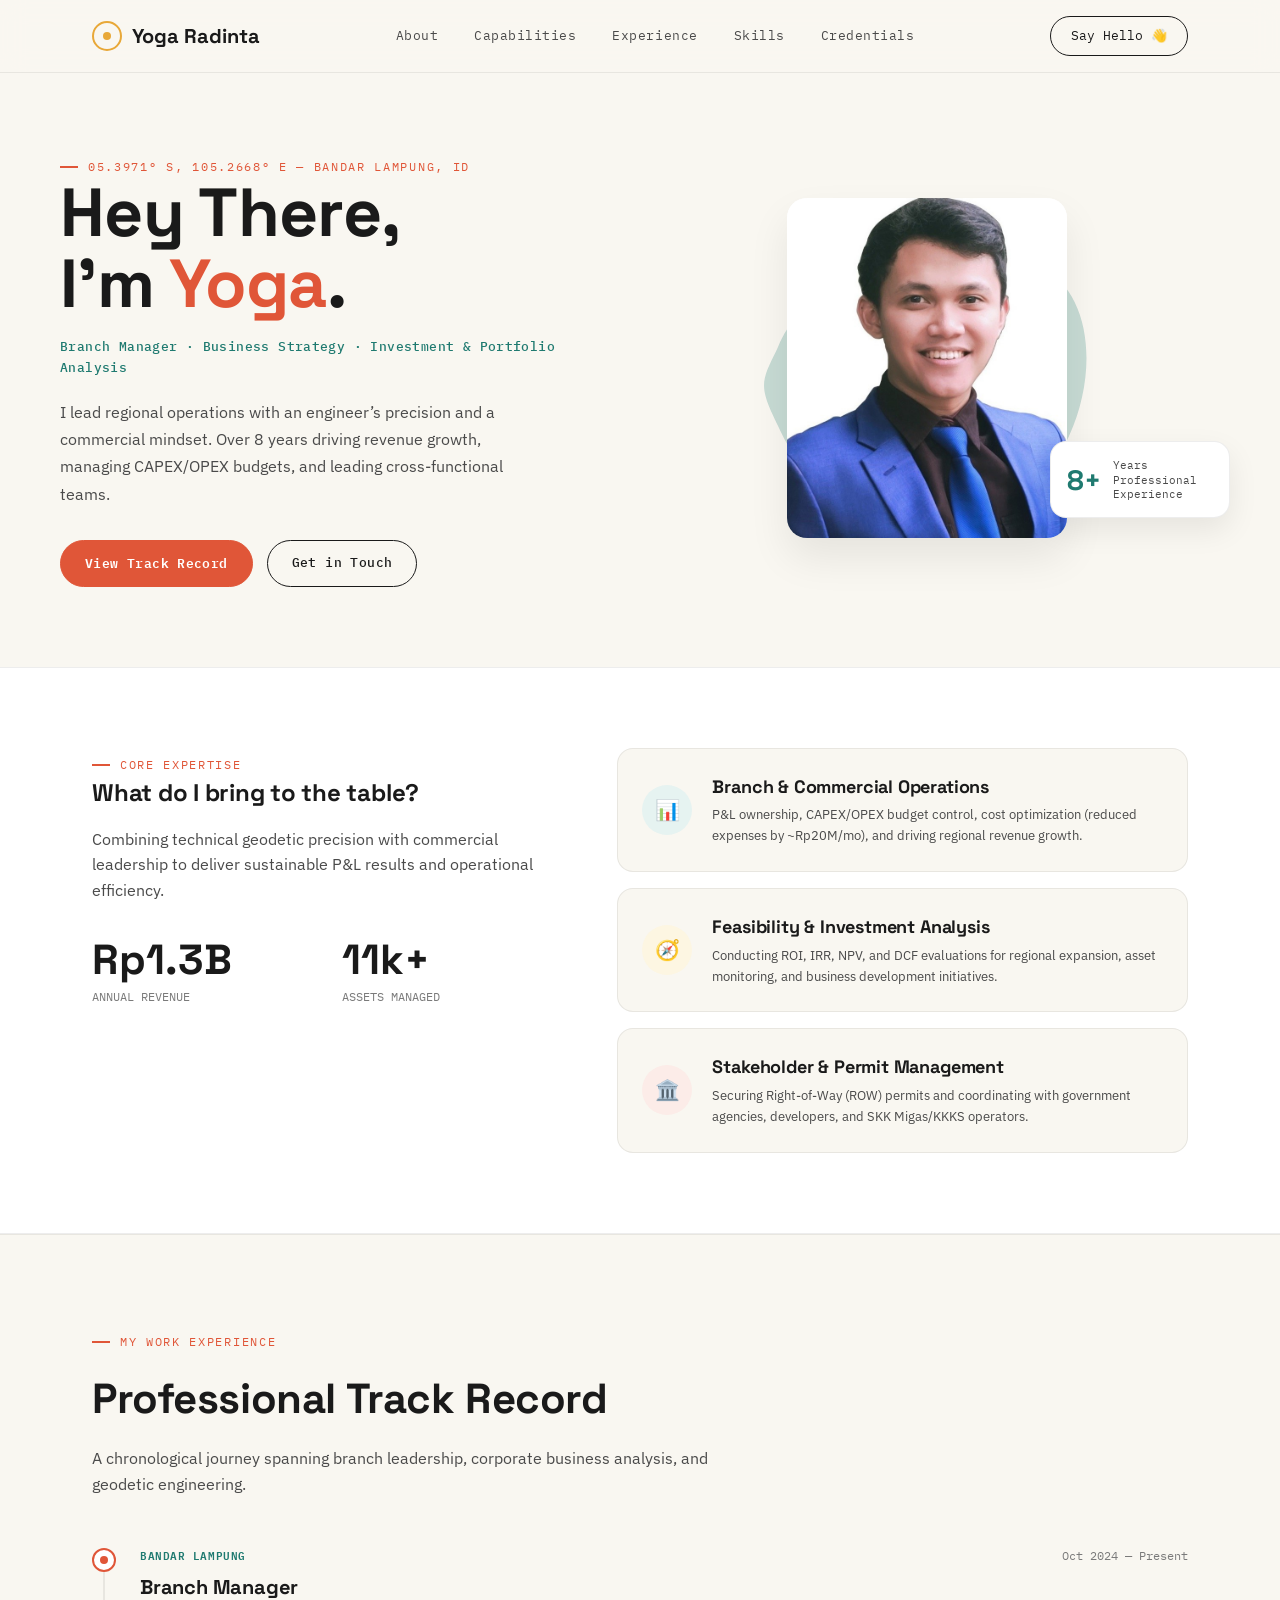
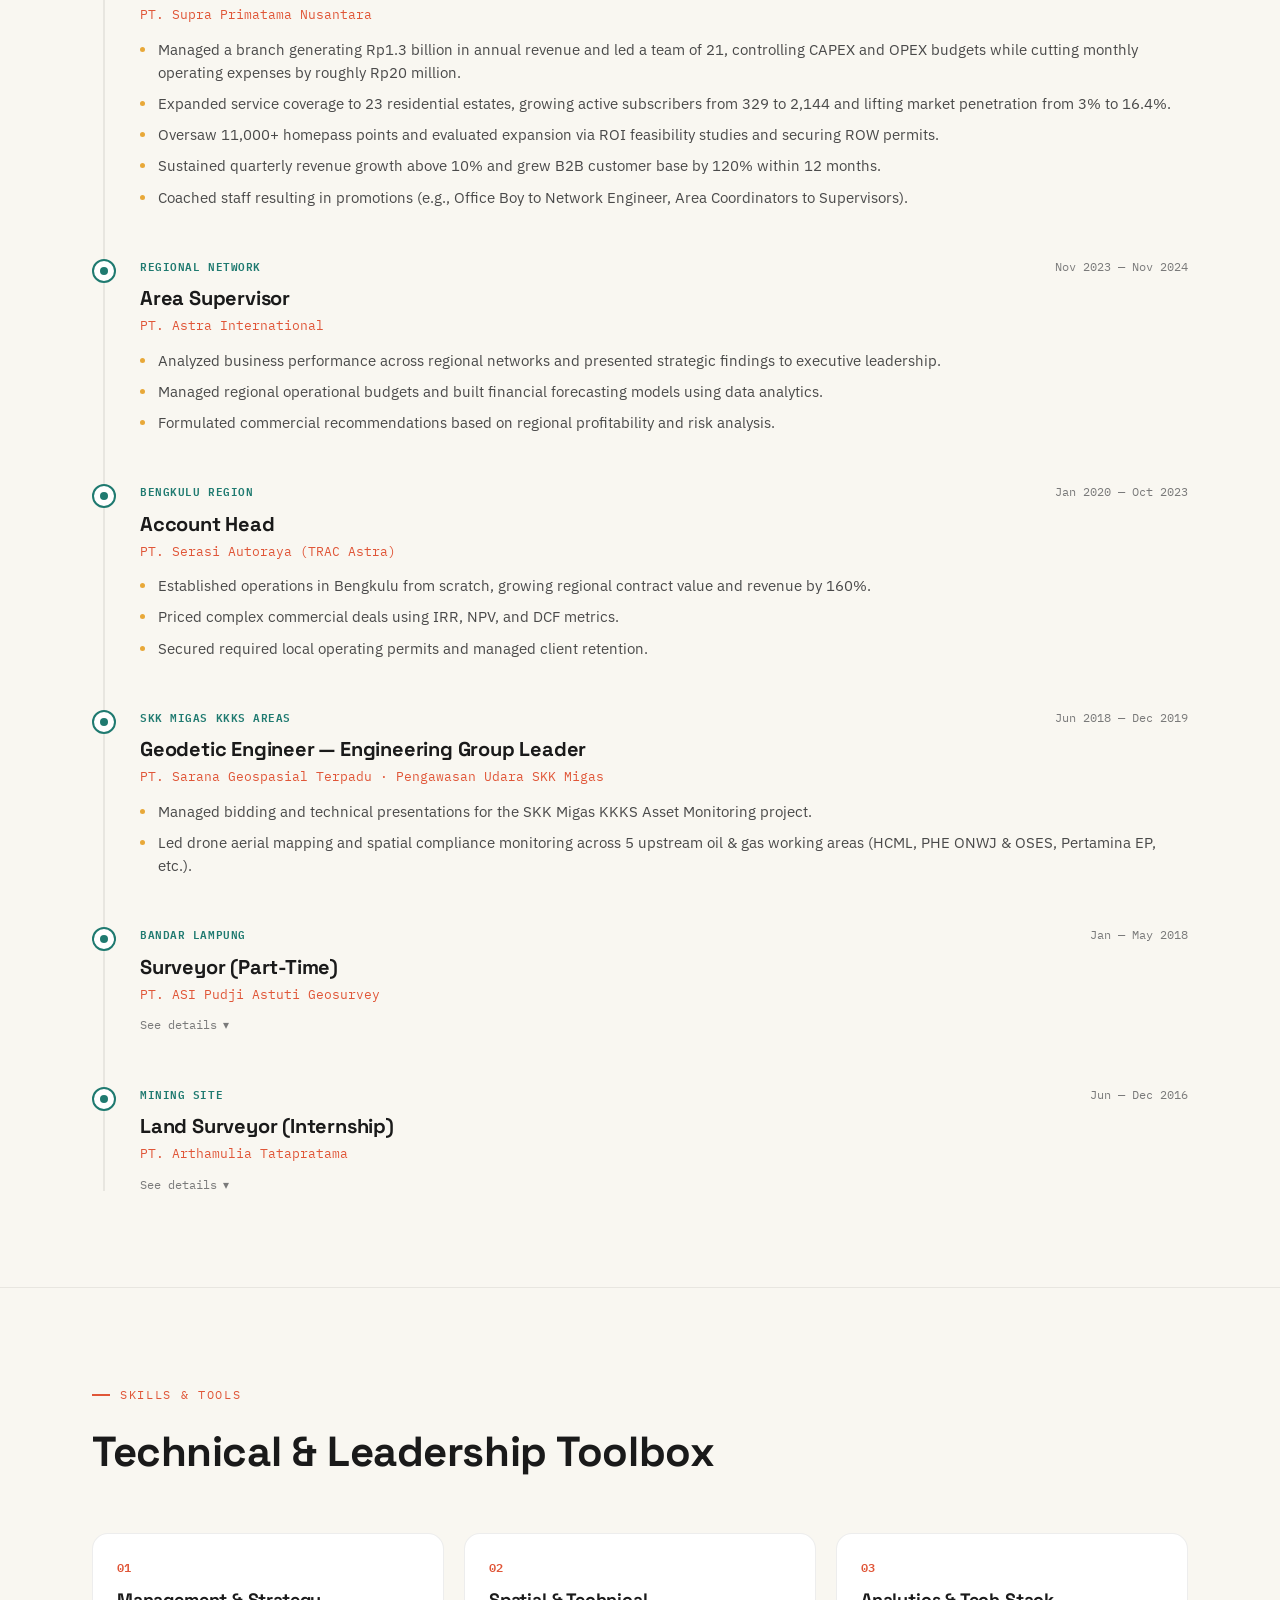
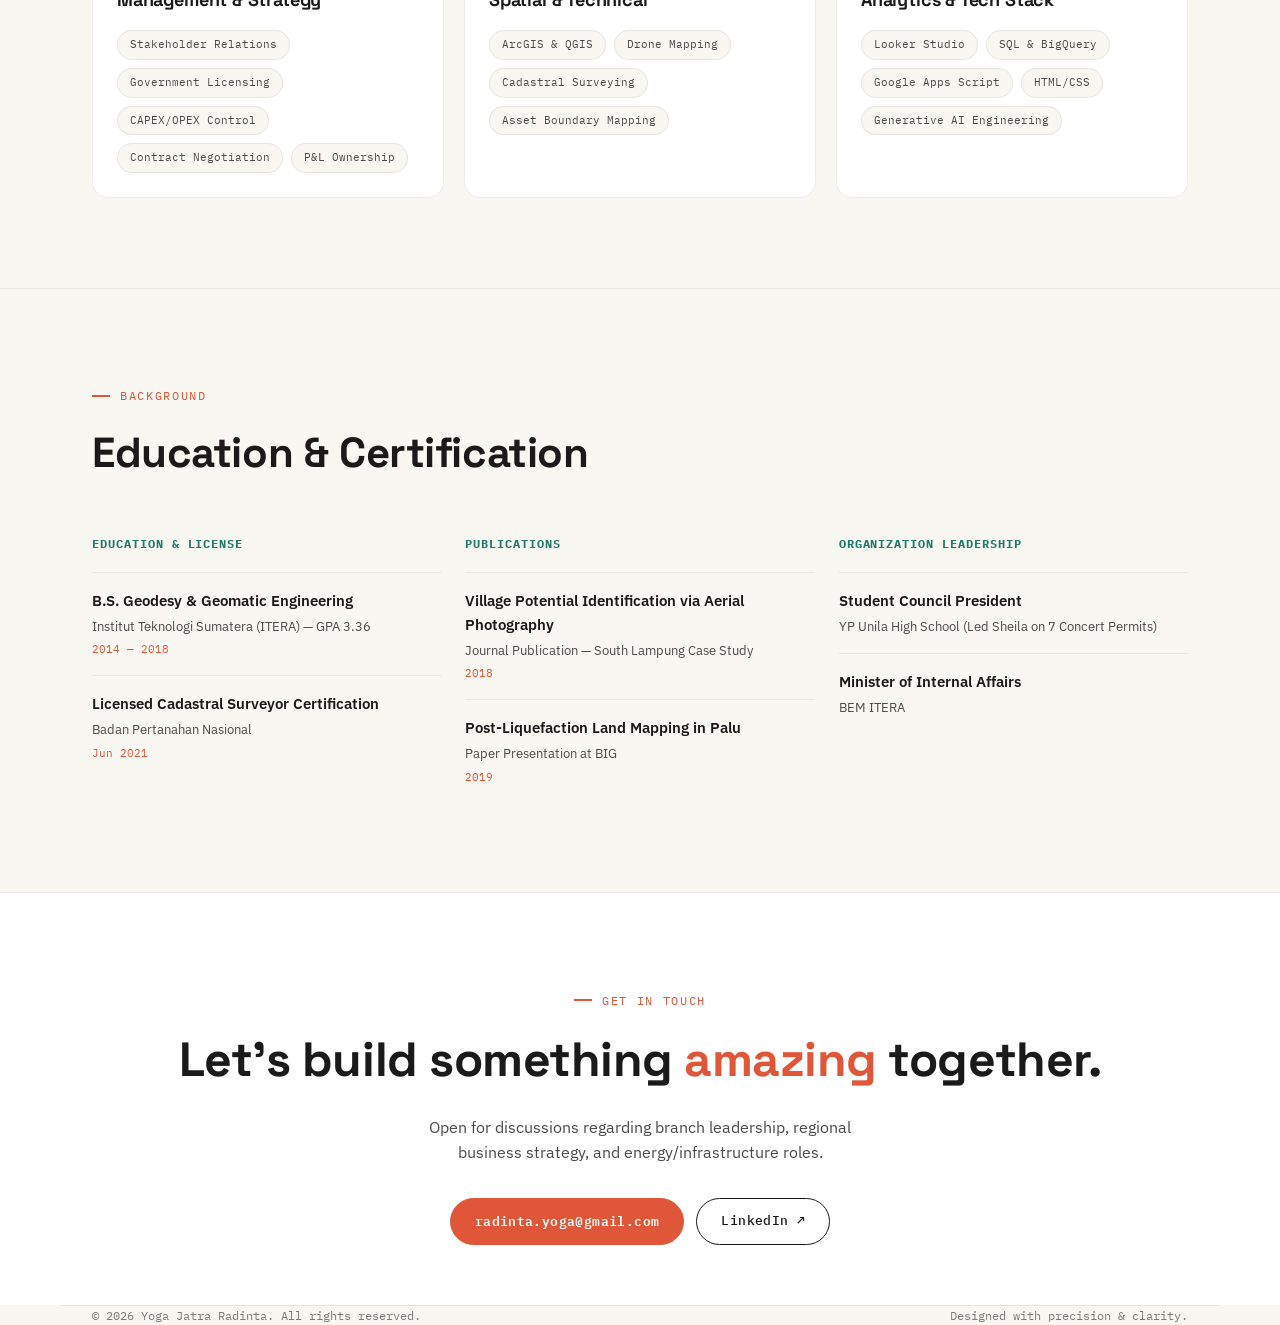
==== index.html @ f1f699b9 "Add files via upload" ====
<!DOCTYPE html>
<html lang="id">
<head>
<meta charset="UTF-8">
<meta name="viewport" content="width=device-width, initial-scale=1.0">
<title>Yoga Jatra Radinta — Branch Manager &amp; Business Strategist</title>
<meta name="description" content="Portofolio Yoga Jatra Radinta — Branch Manager dengan latar belakang business strategy, investment analysis, dan geodetic engineering.">

<link rel="preconnect" href="https://fonts.googleapis.com">
<link rel="preconnect" href="https://fonts.gstatic.com" crossorigin>
<link href="https://fonts.googleapis.com/css2?family=Space+Grotesk:wght@500;600;700&family=IBM+Plex+Sans:wght@400;500;600&family=IBM+Plex+Mono:wght@400;500&display=swap" rel="stylesheet">
<link rel="stylesheet" href="style.css">

<link rel="icon" href="data:image/svg+xml,<svg xmlns=%22http://www.w3.org/2000/svg%22 viewBox=%220 0 100 100%22><circle cx=%2250%22 cy=%2250%22 r=%2246%22 fill=%22%23F9F7F1%22 stroke=%22%23E05638%22 stroke-width=%224%22/><circle cx=%2250%22 cy=%2250%22 r=%228%22 fill=%22%23E05638%22/></svg>">
</head>
<body>

<nav class="site-nav">
  <div class="nav-inner">
    <a href="#top" class="brand"><span class="brand-mark"></span>Yoga Radinta</a>
    <ul class="nav-links" id="navLinks">
      <li><a href="#about">About</a></li>
      <li><a href="#services">Capabilities</a></li>
      <li><a href="#experience">Experience</a></li>
      <li><a href="#skills">Skills</a></li>
      <li><a href="#credentials">Credentials</a></li>
    </ul>
    <a href="#contact" class="nav-cta">Say Hello 👋</a>
    <button class="nav-toggle" id="navToggle" aria-label="Toggle navigation" aria-expanded="false">
      <svg width="18" height="14" viewBox="0 0 18 14" fill="none"><path d="M0 1H18M0 7H18M0 13H18" stroke="currentColor" stroke-width="1.6"/></svg>
    </button>
  </div>
</nav>

<main id="top">

  <!-- ============ HERO SECTION ============ -->
  <header class="hero wrap">
    <div class="hero-grid">
      <div class="hero-copy">
        <span class="eyebrow">05.3971° S, 105.2668° E — BANDAR LAMPUNG, ID</span>
        <h1>Hey There,<br>I'm <span class="highlight">Yoga</span>.</h1>
        <p class="role">Branch Manager · Business Strategy · Investment &amp; Portfolio Analysis</p>
        <p class="lede">I lead regional operations with an engineer’s precision and a commercial mindset. Over 8 years driving revenue growth, managing CAPEX/OPEX budgets, and leading cross-functional teams.</p>
        <div class="hero-actions">
          <a href="#experience" class="btn btn-primary">View Track Record</a>
          <a href="#contact" class="btn btn-ghost">Get in Touch</a>
        </div>
      </div>

      <div class="hero-photo-container">
        <!-- SVG Teal Brush Background Backdrop -->
        <svg class="brush-backdrop" viewBox="0 0 400 400" fill="none" xmlns="http://www.w3.org/2000/svg">
          <path d="M40 180C70 100 200 40 320 90C400 130 380 280 300 340C200 400 90 350 50 280C20 220 20 220 40 180Z" fill="#1F7A70" fill-opacity="0.25"/>
        </svg>

        <div class="hero-photo-frame">
          <img src="profile.jpg" alt="Portrait of Yoga Jatra Radinta">
        </div>

        <div class="badge-stamp">
          <div class="num">8+</div>
          <div class="text">Years Professional Experience</div>
        </div>
      </div>
    </div>
  </header>

  <!-- ============ CAPABILITIES / SERVICES SECTION ============ -->
  <section id="services" class="services-section">
    <div class="wrap services-grid">
      
      <div class="service-intro">
        <span class="eyebrow">Core Expertise</span>
        <h2>What do I bring to the table?</h2>
        <p style="color: var(--ink-700); margin-top: 14px;">Combining technical geodetic precision with commercial leadership to deliver sustainable P&amp;L results and operational efficiency.</p>
        
        <div class="stats-summary-box">
          <div class="stat-item">
            <div class="n">Rp1.3B</div>
            <div class="l">Annual Revenue</div>
          </div>
          <div class="stat-item">
            <div class="n">11k+</div>
            <div class="l">Assets Managed</div>
          </div>
        </div>
      </div>

      <div class="service-cards-stack">
        <div class="service-card reveal">
          <div class="service-icon icon-teal">📊</div>
          <div class="service-info">
            <h4>Branch &amp; Commercial Operations</h4>
            <p>P&amp;L ownership, CAPEX/OPEX budget control, cost optimization (reduced expenses by ~Rp20M/mo), and driving regional revenue growth.</p>
          </div>
        </div>

        <div class="service-card reveal">
          <div class="service-icon icon-gold">🧭</div>
          <div class="service-info">
            <h4>Feasibility &amp; Investment Analysis</h4>
            <p>Conducting ROI, IRR, NPV, and DCF evaluations for regional expansion, asset monitoring, and business development initiatives.</p>
          </div>
        </div>

        <div class="service-card reveal">
          <div class="service-icon icon-coral">🏛️</div>
          <div class="service-info">
            <h4>Stakeholder &amp; Permit Management</h4>
            <p>Securing Right-of-Way (ROW) permits and coordinating with government agencies, developers, and SKK Migas/KKKS operators.</p>
          </div>
        </div>
      </div>

    </div>
  </section>

  <!-- ============ EXPERIENCE SECTION ============ -->
  <section id="experience">
    <div class="wrap">
      <div class="section-head reveal">
        <span class="eyebrow">My Work Experience</span>
        <h2>Professional Track Record</h2>
        <p>A chronological journey spanning branch leadership, corporate business analysis, and geodetic engineering.</p>
      </div>

      <div class="traverse">

        <article class="stop current reveal">
          <span class="stop-marker" aria-hidden="true"></span>
          <div class="stop-head">
            <span class="stop-coord">BANDAR LAMPUNG</span>
            <span class="dates">Oct 2024 — Present</span>
          </div>
          <h3>Branch Manager</h3>
          <span class="org">PT. Supra Primatama Nusantara</span>
          <ul>
            <li>Managed a branch generating Rp1.3 billion in annual revenue and led a team of 21, controlling CAPEX and OPEX budgets while cutting monthly operating expenses by roughly Rp20 million.</li>
            <li>Expanded service coverage to 23 residential estates, growing active subscribers from 329 to 2,144 and lifting market penetration from 3% to 16.4%.</li>
            <li>Oversaw 11,000+ homepass points and evaluated expansion via ROI feasibility studies and securing ROW permits.</li>
            <li>Sustained quarterly revenue growth above 10% and grew B2B customer base by 120% within 12 months.</li>
            <li>Coached staff resulting in promotions (e.g., Office Boy to Network Engineer, Area Coordinators to Supervisors).</li>
          </ul>
        </article>

        <article class="stop reveal">
          <span class="stop-marker" aria-hidden="true"></span>
          <div class="stop-head">
            <span class="stop-coord">REGIONAL NETWORK</span>
            <span class="dates">Nov 2023 — Nov 2024</span>
          </div>
          <h3>Area Supervisor</h3>
          <span class="org">PT. Astra International</span>
          <ul>
            <li>Analyzed business performance across regional networks and presented strategic findings to executive leadership.</li>
            <li>Managed regional operational budgets and built financial forecasting models using data analytics.</li>
            <li>Formulated commercial recommendations based on regional profitability and risk analysis.</li>
          </ul>
        </article>

        <article class="stop reveal">
          <span class="stop-marker" aria-hidden="true"></span>
          <div class="stop-head">
            <span class="stop-coord">BENGKULU REGION</span>
            <span class="dates">Jan 2020 — Oct 2023</span>
          </div>
          <h3>Account Head</h3>
          <span class="org">PT. Serasi Autoraya (TRAC Astra)</span>
          <ul>
            <li>Established operations in Bengkulu from scratch, growing regional contract value and revenue by 160%.</li>
            <li>Priced complex commercial deals using IRR, NPV, and DCF metrics.</li>
            <li>Secured required local operating permits and managed client retention.</li>
          </ul>
        </article>

        <article class="stop reveal">
          <span class="stop-marker" aria-hidden="true"></span>
          <div class="stop-head">
            <span class="stop-coord">SKK MIGAS KKKS AREAS</span>
            <span class="dates">Jun 2018 — Dec 2019</span>
          </div>
          <h3>Geodetic Engineer — Engineering Group Leader</h3>
          <span class="org">PT. Sarana Geospasial Terpadu · Pengawasan Udara SKK Migas</span>
          <ul>
            <li>Managed bidding and technical presentations for the SKK Migas KKKS Asset Monitoring project.</li>
            <li>Led drone aerial mapping and spatial compliance monitoring across 5 upstream oil &amp; gas working areas (HCML, PHE ONWJ &amp; OSES, Pertamina EP, etc.).</li>
          </ul>
        </article>

        <article class="stop collapsed reveal">
          <span class="stop-marker" aria-hidden="true"></span>
          <div class="stop-head">
            <span class="stop-coord">BANDAR LAMPUNG</span>
            <span class="dates">Jan — May 2018</span>
          </div>
          <h3>Surveyor (Part-Time)</h3>
          <span class="org">PT. ASI Pudji Astuti Geosurvey</span>
          <ul>
            <li>Collected land cadastral registration data using GPS geodetic surveying for PTSL Kota Bandar Lampung.</li>
          </ul>
          <button class="stop-toggle" data-toggle>See details <span class="chev">▾</span></button>
        </article>

        <article class="stop collapsed reveal">
          <span class="stop-marker" aria-hidden="true"></span>
          <div class="stop-head">
            <span class="stop-coord">MINING SITE</span>
            <span class="dates">Jun — Dec 2016</span>
          </div>
          <h3>Land Surveyor (Internship)</h3>
          <span class="org">PT. Arthamulia Tatapratama</span>
          <ul>
            <li>Calculated monthly mining/stockpile volumes and conducted topographic stake-out surveys.</li>
          </ul>
          <button class="stop-toggle" data-toggle>See details <span class="chev">▾</span></button>
        </article>

      </div>
    </div>
  </section>

  <!-- ============ SKILLS SECTION ============ -->
  <section id="skills">
    <div class="wrap">
      <div class="section-head reveal">
        <span class="eyebrow">Skills &amp; Tools</span>
        <h2>Technical &amp; Leadership Toolbox</h2>
      </div>
      <div class="skills-grid">
        <div class="skill-card reveal">
          <div class="idx">01</div>
          <h3>Management &amp; Strategy</h3>
          <div class="chip-row">
            <span class="chip">Stakeholder Relations</span>
            <span class="chip">Government Licensing</span>
            <span class="chip">CAPEX/OPEX Control</span>
            <span class="chip">Contract Negotiation</span>
            <span class="chip">P&amp;L Ownership</span>
          </div>
        </div>
        <div class="skill-card reveal">
          <div class="idx">02</div>
          <h3>Spatial &amp; Technical</h3>
          <div class="chip-row">
            <span class="chip">ArcGIS &amp; QGIS</span>
            <span class="chip">Drone Mapping</span>
            <span class="chip">Cadastral Surveying</span>
            <span class="chip">Asset Boundary Mapping</span>
          </div>
        </div>
        <div class="skill-card reveal">
          <div class="idx">03</div>
          <h3>Analytics &amp; Tech Stack</h3>
          <div class="chip-row">
            <span class="chip">Looker Studio</span>
            <span class="chip">SQL &amp; BigQuery</span>
            <span class="chip">Google Apps Script</span>
            <span class="chip">HTML/CSS</span>
            <span class="chip">Generative AI Engineering</span>
          </div>
        </div>
      </div>
    </div>
  </section>

  <!-- ============ CREDENTIALS SECTION ============ -->
  <section id="credentials">
    <div class="wrap">
      <div class="section-head reveal">
        <span class="eyebrow">Background</span>
        <h2>Education &amp; Certification</h2>
      </div>
      <div class="cred-grid">
        <div class="cred-col reveal">
          <h3>Education &amp; License</h3>
          <div class="cred-item">
            <div class="t">B.S. Geodesy &amp; Geomatic Engineering</div>
            <div class="s">Institut Teknologi Sumatera (ITERA) — GPA 3.36</div>
            <div class="d">2014 — 2018</div>
          </div>
          <div class="cred-item">
            <div class="t">Licensed Cadastral Surveyor Certification</div>
            <div class="s">Badan Pertanahan Nasional</div>
            <div class="d">Jun 2021</div>
          </div>
        </div>

        <div class="cred-col reveal">
          <h3>Publications</h3>
          <div class="cred-item">
            <div class="t">Village Potential Identification via Aerial Photography</div>
            <div class="s">Journal Publication — South Lampung Case Study</div>
            <div class="d">2018</div>
          </div>
          <div class="cred-item">
            <div class="t">Post-Liquefaction Land Mapping in Palu</div>
            <div class="s">Paper Presentation at BIG</div>
            <div class="d">2019</div>
          </div>
        </div>

        <div class="cred-col reveal">
          <h3>Organization Leadership</h3>
          <div class="cred-item">
            <div class="t">Student Council President</div>
            <div class="s">YP Unila High School (Led Sheila on 7 Concert Permits)</div>
          </div>
          <div class="cred-item">
            <div class="t">Minister of Internal Affairs</div>
            <div class="s">BEM ITERA</div>
          </div>
        </div>
      </div>
    </div>
  </section>

  <!-- ============ CONTACT SECTION ============ -->
  <section id="contact" class="contact">
    <div class="wrap">
      <span class="eyebrow">Get In Touch</span>
      <h2>Let's build something <span style="color: var(--accent-coral);">amazing</span> together.</h2>
      <p>Open for discussions regarding branch leadership, regional business strategy, and energy/infrastructure roles.</p>
      <div class="contact-links">
        <a href="mailto:radinta.yoga@gmail.com" class="btn btn-primary">radinta.yoga@gmail.com</a>
        <a href="https://www.linkedin.com/in/yoga-jatra-radinta-020005148/" target="_blank" rel="noopener" class="btn btn-ghost">LinkedIn ↗</a>
      </div>
    </div>
  </section>

  <footer class="wrap">
    <span>© <span id="year"></span> Yoga Jatra Radinta. All rights reserved.</span>
    <span>Designed with precision &amp; clarity.</span>
  </footer>

</main>

<script src="script.js"></script>
</body>
</html>
---- style.css ----
/* ============================================================
   YOGA JATRA RADINTA — PORTFOLIO
   Design concept: "The Traverse Line x Light Creative Studio"
   Combines Geodetic Engineering & Business Strategy with 
   a warm, clean, editorial light theme.
   ============================================================ */

:root {
  /* --- Color Tokens (Light / Warm Theme) --- */
  --bg-main: #F9F7F1;         /* Warm Off-White / Cream background */
  --bg-card: #FFFFFF;         /* Pure White for cards & containers */
  --bg-accent: #EFECE6;       /* Subtle muted warm gray */
  
  --ink-950: #1A1A1A;         /* Primary heading & body text */
  --ink-700: #4A4A4A;         /* Secondary text */
  --ink-500: #7A7A7A;         /* Muted text / labels */
  
  --accent-gold: #E8A838;     /* Warm Gold / Yellow (from design sample) */
  --accent-teal: #1F7A70;     /* Deep Emerald Teal for technical highlights */
  --accent-teal-light: #E6F3F1;
  --accent-coral: #E05638;    /* Coral Accent for CTAs */
  
  --line: rgba(26, 26, 26, 0.08);

  /* --- Type --- */
  --font-display: 'Space Grotesk', sans-serif;
  --font-body: 'IBM Plex Sans', sans-serif;
  --font-mono: 'IBM Plex Mono', monospace;

  --container: 1160px;
}

*, *::before, *::after { box-sizing: border-box; }
html { scroll-behavior: smooth; }

@media (prefers-reduced-motion: reduce) {
  html { scroll-behavior: auto; }
  *, *::before, *::after {
    animation-duration: 0.01ms !important;
    animation-iteration-count: 1 !important;
    transition-duration: 0.01ms !important;
    scroll-behavior: auto !important;
  }
}

body {
  margin: 0;
  background: var(--bg-main);
  color: var(--ink-950);
  font-family: var(--font-body);
  font-size: 16px;
  line-height: 1.6;
  -webkit-font-smoothing: antialiased;
  overflow-x: hidden;
}

img { max-width: 100%; display: block; }
a { color: inherit; text-decoration: none; }
ul { margin: 0; padding: 0; list-style: none; }
h1, h2, h3, h4 { margin: 0; font-family: var(--font-display); font-weight: 700; letter-spacing: -0.01em; }
p { margin: 0; }

::selection { background: var(--accent-gold); color: var(--ink-950); }

a:focus-visible, button:focus-visible, .nav-toggle:focus-visible {
  outline: 2px solid var(--accent-teal);
  outline-offset: 3px;
  border-radius: 4px;
}

.wrap {
  max-width: var(--container);
  margin: 0 auto;
  padding: 0 32px;
}

.eyebrow {
  font-family: var(--font-mono);
  font-size: 12px;
  letter-spacing: 0.14em;
  text-transform: uppercase;
  color: var(--accent-coral);
  display: inline-flex;
  align-items: center;
  gap: 10px;
}
.eyebrow::before {
  content: '';
  width: 18px;
  height: 2px;
  background: var(--accent-coral);
  display: inline-block;
}

.section-head {
  margin-bottom: 48px;
  max-width: 640px;
}
.section-head h2 {
  font-size: clamp(28px, 4vw, 42px);
  margin-top: 14px;
  color: var(--ink-950);
}
.section-head p {
  margin-top: 14px;
  color: var(--ink-700);
  font-size: 16px;
}

section {
  position: relative;
  padding: 90px 0;
}
section + section {
  border-top: 1px solid var(--line);
}

/* ---------------- Nav ---------------- */
.site-nav {
  position: fixed;
  top: 0; left: 0; right: 0;
  z-index: 50;
  background: rgba(249, 247, 241, 0.85);
  backdrop-filter: blur(12px);
  -webkit-backdrop-filter: blur(12px);
  border-bottom: 1px solid var(--line);
}
.nav-inner {
  max-width: var(--container);
  margin: 0 auto;
  padding: 0 32px;
  height: 72px;
  display: flex;
  align-items: center;
  justify-content: space-between;
}
.brand {
  font-family: var(--font-display);
  font-size: 20px;
  font-weight: 700;
  color: var(--ink-950);
  display: flex;
  align-items: center;
  gap: 10px;
}
.brand-mark {
  width: 30px; height: 30px;
  border: 2px solid var(--accent-gold);
  border-radius: 50%;
  display: grid;
  place-items: center;
  position: relative;
}
.brand-mark::before {
  content: '';
  width: 8px; height: 8px;
  background: var(--accent-gold);
  border-radius: 50%;
}
.nav-links {
  display: flex;
  gap: 36px;
  font-family: var(--font-mono);
  font-size: 13px;
  letter-spacing: 0.04em;
}
.nav-links a {
  color: var(--ink-700);
  position: relative;
  padding: 4px 0;
  transition: color 0.2s ease;
}
.nav-links a:hover { color: var(--ink-950); }
.nav-links a::after {
  content: '';
  position: absolute;
  left: 0; bottom: 0;
  width: 0; height: 2px;
  background: var(--accent-coral);
  transition: width 0.25s ease;
}
.nav-links a:hover::after { width: 100%; }

.nav-cta {
  font-family: var(--font-mono);
  font-size: 13px;
  border: 1px solid var(--ink-950);
  color: var(--ink-950);
  padding: 9px 20px;
  border-radius: 30px;
  transition: all 0.2s ease;
  white-space: nowrap;
}
.nav-cta:hover {
  background: var(--ink-950);
  color: var(--bg-main);
}

.nav-toggle {
  display: none;
  background: none;
  border: 1px solid var(--line);
  border-radius: 6px;
  width: 40px; height: 40px;
  color: var(--ink-950);
  cursor: pointer;
  align-items: center;
  justify-content: center;
}

/* ---------------- Hero Section (Matched with Image Style) ---------------- */
.hero {
  padding: 150px 0 80px;
  position: relative;
}
.hero-grid {
  display: grid;
  grid-template-columns: 1fr 1.1fr;
  gap: 40px;
  align-items: center;
}
.hero-copy h1 {
  font-size: clamp(40px, 5.5vw, 68px);
  line-height: 1.05;
  color: var(--ink-950);
  font-weight: 700;
}
.hero-copy h1 span.highlight {
  color: var(--accent-coral);
}
.hero-copy .role {
  margin-top: 18px;
  font-family: var(--font-mono);
  font-size: 13px;
  color: var(--accent-teal);
  letter-spacing: 0.03em;
  font-weight: 500;
}
.hero-copy .lede {
  margin-top: 20px;
  font-size: 16px;
  color: var(--ink-700);
  max-width: 460px;
  line-height: 1.7;
}

.hero-actions {
  margin-top: 32px;
  display: flex;
  gap: 14px;
  flex-wrap: wrap;
}
.btn {
  font-family: var(--font-mono);
  font-size: 13px;
  letter-spacing: 0.03em;
  padding: 12px 24px;
  border-radius: 30px;
  display: inline-flex;
  align-items: center;
  gap: 10px;
  transition: all 0.2s ease;
}
.btn-primary {
  background: var(--accent-coral);
  color: #FFFFFF;
  border: 1px solid var(--accent-coral);
  font-weight: 600;
}
.btn-primary:hover {
  background: #C84428;
  transform: translateY(-2px);
}
.btn-ghost {
  border: 1px solid var(--ink-950);
  color: var(--ink-950);
  font-weight: 500;
}
.btn-ghost:hover {
  background: var(--ink-950);
  color: var(--bg-main);
  transform: translateY(-2px);
}

/* Center Image with Teal Brush Effect */
.hero-photo-container {
  position: relative;
  display: flex;
  justify-content: center;
  align-items: center;
}
.brush-backdrop {
  position: absolute;
  width: 110%;
  height: 110%;
  z-index: 1;
  opacity: 0.9;
  pointer-events: none;
}
.hero-photo-frame {
  position: relative;
  z-index: 2;
  width: 280px;
  height: 340px;
  border-radius: 20px;
  overflow: hidden;
  box-shadow: 0 20px 40px rgba(0,0,0,0.08);
  background: var(--bg-card);
}
.hero-photo-frame img {
  width: 100%;
  height: 100%;
  object-fit: cover;
}

/* Side Stats Badges */
.badge-stamp {
  position: absolute;
  z-index: 3;
  right: -10px;
  bottom: 20px;
  background: var(--bg-card);
  border: 1px solid var(--line);
  border-radius: 16px;
  padding: 16px;
  box-shadow: 0 12px 30px rgba(0,0,0,0.08);
  display: flex;
  align-items: center;
  gap: 12px;
  max-width: 180px;
}
.badge-stamp .num {
  font-family: var(--font-display);
  font-size: 28px;
  font-weight: 700;
  color: var(--accent-teal);
  line-height: 1;
}
.badge-stamp .text {
  font-size: 11px;
  font-family: var(--font-mono);
  color: var(--ink-700);
  line-height: 1.3;
}

/* ---------------- Services / Core Competencies Section ---------------- */
.services-section {
  background: var(--bg-card);
  padding: 80px 0;
  border-top: 1px solid var(--line);
  border-bottom: 1px solid var(--line);
}
.services-grid {
  display: grid;
  grid-template-columns: 1fr 1.2fr;
  gap: 50px;
  align-items: start;
}
.service-cards-stack {
  display: flex;
  flex-direction: column;
  gap: 16px;
}
.service-card {
  background: var(--bg-main);
  border: 1px solid var(--line);
  border-radius: 16px;
  padding: 24px;
  display: flex;
  align-items: center;
  gap: 20px;
  transition: transform 0.2s ease, border-color 0.2s ease;
}
.service-card:hover {
  transform: translateX(6px);
  border-color: var(--accent-gold);
}
.service-icon {
  width: 50px; height: 50px;
  border-radius: 50%;
  display: grid;
  place-items: center;
  flex-shrink: 0;
  font-size: 20px;
}
.icon-teal { background: var(--accent-teal-light); color: var(--accent-teal); }
.icon-gold { background: #FDF6E2; color: var(--accent-gold); }
.icon-coral { background: #FCECE8; color: var(--accent-coral); }

.service-info h4 {
  font-size: 18px;
  color: var(--ink-950);
}
.service-info p {
  font-size: 13px;
  color: var(--ink-700);
  margin-top: 4px;
}

.stats-summary-box {
  display: grid;
  grid-template-columns: 1fr 1fr;
  gap: 24px;
  margin-top: 36px;
}
.stat-item .n {
  font-family: var(--font-display);
  font-size: 42px;
  font-weight: 700;
  color: var(--ink-950);
  line-height: 1;
}
.stat-item .l {
  font-family: var(--font-mono);
  font-size: 12px;
  color: var(--ink-500);
  margin-top: 6px;
  text-transform: uppercase;
}

/* ---------------- Experience Section (Clean Light Traverse Line) ---------------- */
.traverse {
  position: relative;
  margin-top: 24px;
}
.traverse::before {
  content: '';
  position: absolute;
  left: 11px;
  top: 6px;
  bottom: 6px;
  width: 2px;
  background: var(--line);
}
.stop {
  position: relative;
  padding: 0 0 48px 48px;
}
.stop:last-child { padding-bottom: 0; }
.stop-marker {
  position: absolute;
  left: 0; top: 2px;
  width: 24px; height: 24px;
  border: 2px solid var(--accent-teal);
  border-radius: 50%;
  background: var(--bg-card);
  display: grid;
  place-items: center;
}
.stop-marker::before {
  content: '';
  width: 8px; height: 8px;
  background: var(--accent-teal);
  border-radius: 50%;
}
.stop.current .stop-marker {
  border-color: var(--accent-coral);
}
.stop.current .stop-marker::before {
  background: var(--accent-coral);
}

.stop-head {
  display: flex;
  flex-wrap: wrap;
  align-items: baseline;
  gap: 10px 16px;
  margin-bottom: 6px;
}
.stop-coord {
  font-family: var(--font-mono);
  font-size: 11px;
  letter-spacing: 0.05em;
  color: var(--accent-teal);
  font-weight: 600;
}
.stop h3 {
  font-size: 20px;
  color: var(--ink-950);
}
.stop .org {
  font-family: var(--font-mono);
  font-size: 13px;
  color: var(--accent-coral);
  margin-top: 2px;
  display: block;
}
.stop .dates {
  font-family: var(--font-mono);
  font-size: 12px;
  color: var(--ink-500);
  margin-left: auto;
}
.stop ul {
  margin-top: 12px;
  display: grid;
  gap: 8px;
}
.stop li {
  position: relative;
  padding-left: 18px;
  color: var(--ink-700);
  font-size: 14.5px;
  line-height: 1.6;
}
.stop li::before {
  content: '';
  position: absolute;
  left: 0; top: 9px;
  width: 5px; height: 5px;
  background: var(--accent-gold);
  border-radius: 50%;
}
.stop-toggle {
  margin-top: 12px;
  font-family: var(--font-mono);
  font-size: 12px;
  color: var(--ink-500);
  background: none;
  border: none;
  cursor: pointer;
  padding: 0;
  display: inline-flex;
  align-items: center;
  gap: 6px;
  transition: color 0.2s ease;
}
.stop-toggle:hover { color: var(--accent-coral); }
.stop.collapsed ul { display: none; }

/* ---------------- Skills Section ---------------- */
.skills-grid {
  display: grid;
  grid-template-columns: repeat(3, 1fr);
  gap: 20px;
}
.skill-card {
  background: var(--bg-card);
  border: 1px solid var(--line);
  border-radius: 16px;
  padding: 24px;
}
.skill-card .idx {
  font-family: var(--font-mono);
  font-size: 12px;
  color: var(--accent-coral);
  font-weight: 600;
}
.skill-card h3 {
  margin-top: 8px;
  font-size: 18px;
  color: var(--ink-950);
}
.chip-row {
  margin-top: 16px;
  display: flex;
  flex-wrap: wrap;
  gap: 8px;
}
.chip {
  font-family: var(--font-mono);
  font-size: 11px;
  color: var(--ink-700);
  background: var(--bg-main);
  border: 1px solid var(--line);
  border-radius: 20px;
  padding: 5px 12px;
}

/* ---------------- Credentials ---------------- */
.cred-grid {
  display: grid;
  grid-template-columns: repeat(3, 1fr);
  gap: 24px;
}
.cred-col h3 {
  font-family: var(--font-mono);
  font-size: 12px;
  letter-spacing: 0.08em;
  text-transform: uppercase;
  color: var(--accent-teal);
  margin-bottom: 18px;
}
.cred-item {
  padding: 16px 0;
  border-top: 1px solid var(--line);
}
.cred-item .t {
  font-size: 15px;
  color: var(--ink-950);
  font-weight: 600;
}
.cred-item .s {
  margin-top: 4px;
  font-size: 13px;
  color: var(--ink-700);
}
.cred-item .d {
  margin-top: 4px;
  font-family: var(--font-mono);
  font-size: 11px;
  color: var(--accent-coral);
}

/* ---------------- Contact & Footer ---------------- */
.contact {
  padding: 90px 0 60px;
  text-align: center;
  background: var(--bg-card);
  border-top: 1px solid var(--line);
}
.contact h2 {
  font-size: clamp(30px, 4.5vw, 48px);
  margin-top: 12px;
}
.contact p {
  margin: 16px auto 0;
  max-width: 480px;
  color: var(--ink-700);
}
.contact-links {
  margin-top: 32px;
  display: flex;
  justify-content: center;
  gap: 12px;
  flex-wrap: wrap;
}
footer {
  padding: 24px 0;
  border-top: 1px solid var(--line);
  display: flex;
  justify-content: space-between;
  align-items: center;
  flex-wrap: wrap;
  gap: 12px;
  font-family: var(--font-mono);
  font-size: 12px;
  color: var(--ink-500);
}

/* Reveal Scroll */
.reveal {
  opacity: 0;
  transform: translateY(18px);
  transition: opacity 0.6s ease, transform 0.6s ease;
}
.reveal.in {
  opacity: 1;
  transform: translateY(0);
}

/* Responsive */
@media (max-width: 980px) {
  .hero-grid { grid-template-columns: 1fr; gap: 40px; text-align: center; }
  .hero-copy .lede { margin-left: auto; margin-right: auto; }
  .hero-actions { justify-content: center; }
  .services-grid { grid-template-columns: 1fr; }
  .skills-grid, .cred-grid { grid-template-columns: 1fr; }
}

@media (max-width: 760px) {
  .wrap { padding: 0 20px; }
  .nav-links {
    position: fixed;
    top: 72px; left: 0; right: 0;
    background: var(--bg-card);
    border-bottom: 1px solid var(--line);
    flex-direction: column;
    padding: 20px;
    gap: 16px;
    transform: translateY(-8px);
    opacity: 0;
    pointer-events: none;
    transition: all 0.2s ease;
  }
  .nav-links.open { opacity: 1; transform: translateY(0); pointer-events: auto; }
  .nav-cta { display: none; }
  .nav-toggle { display: flex; }
}
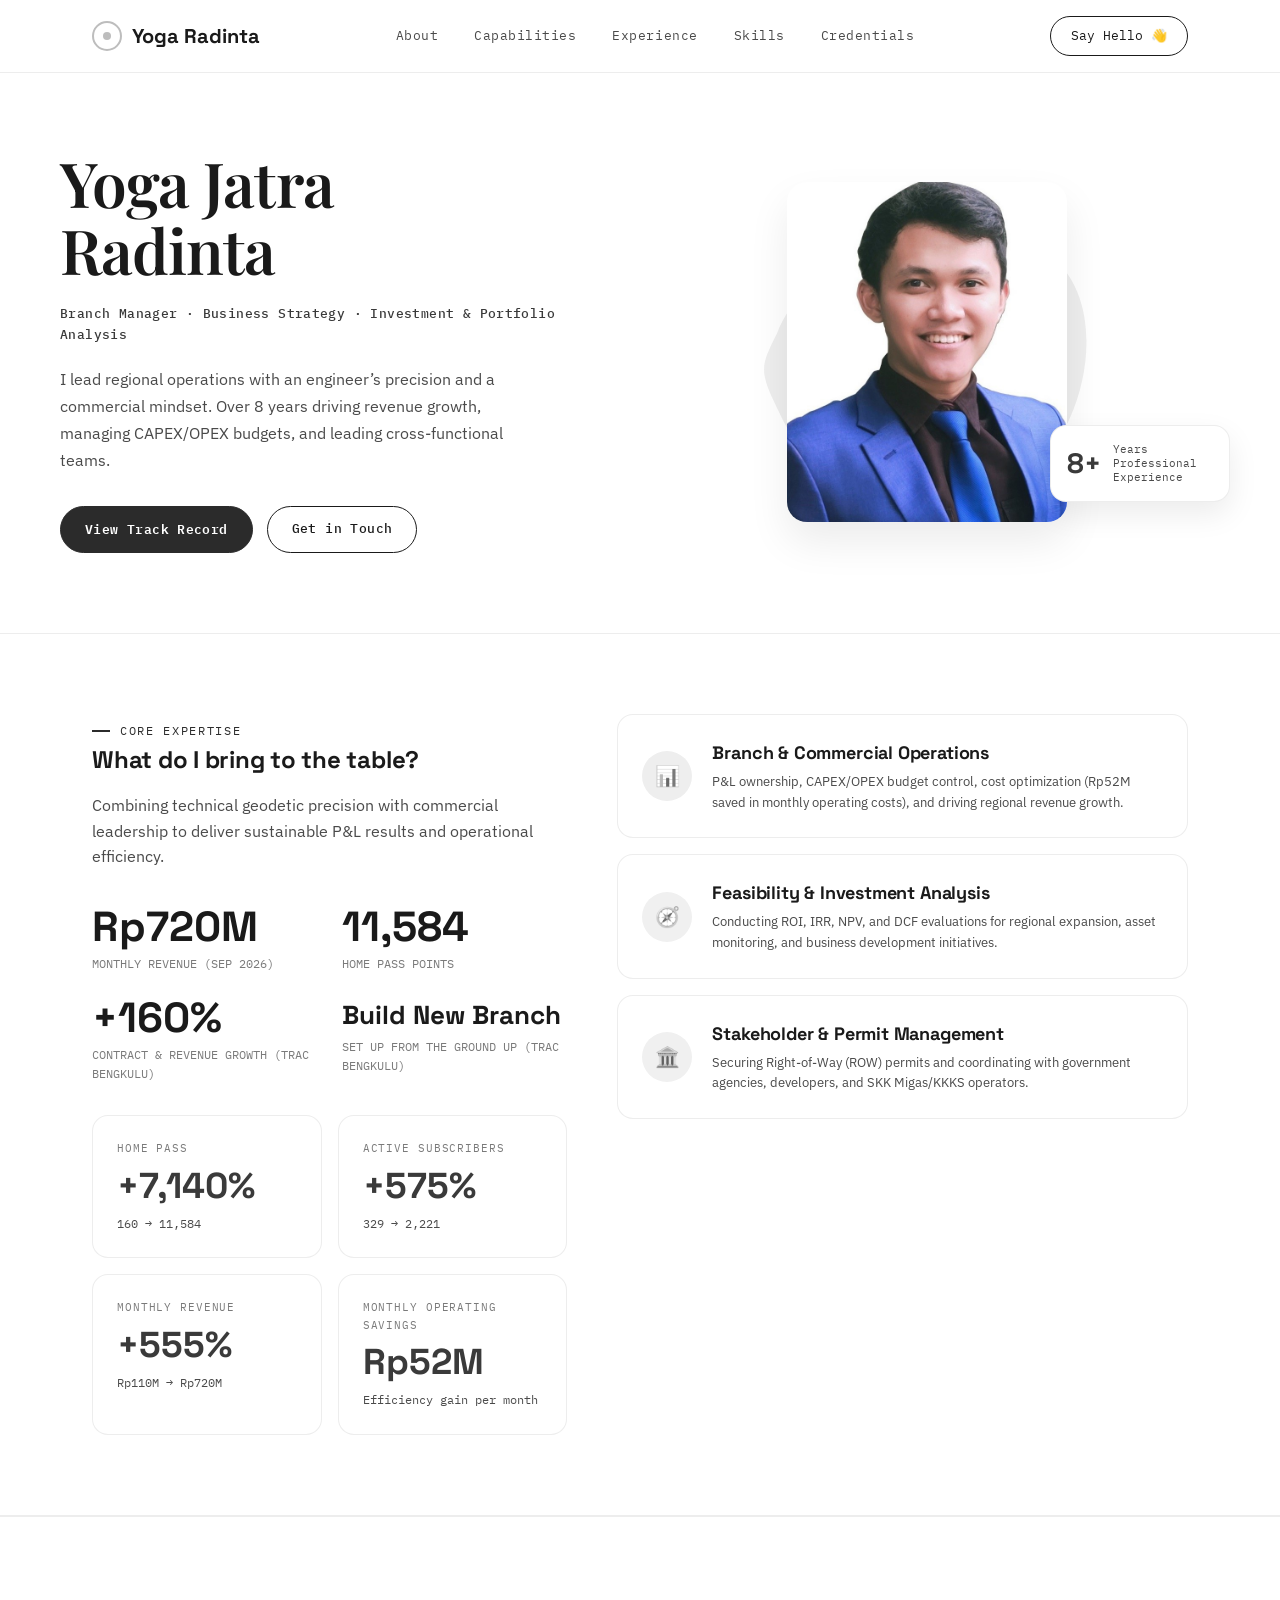
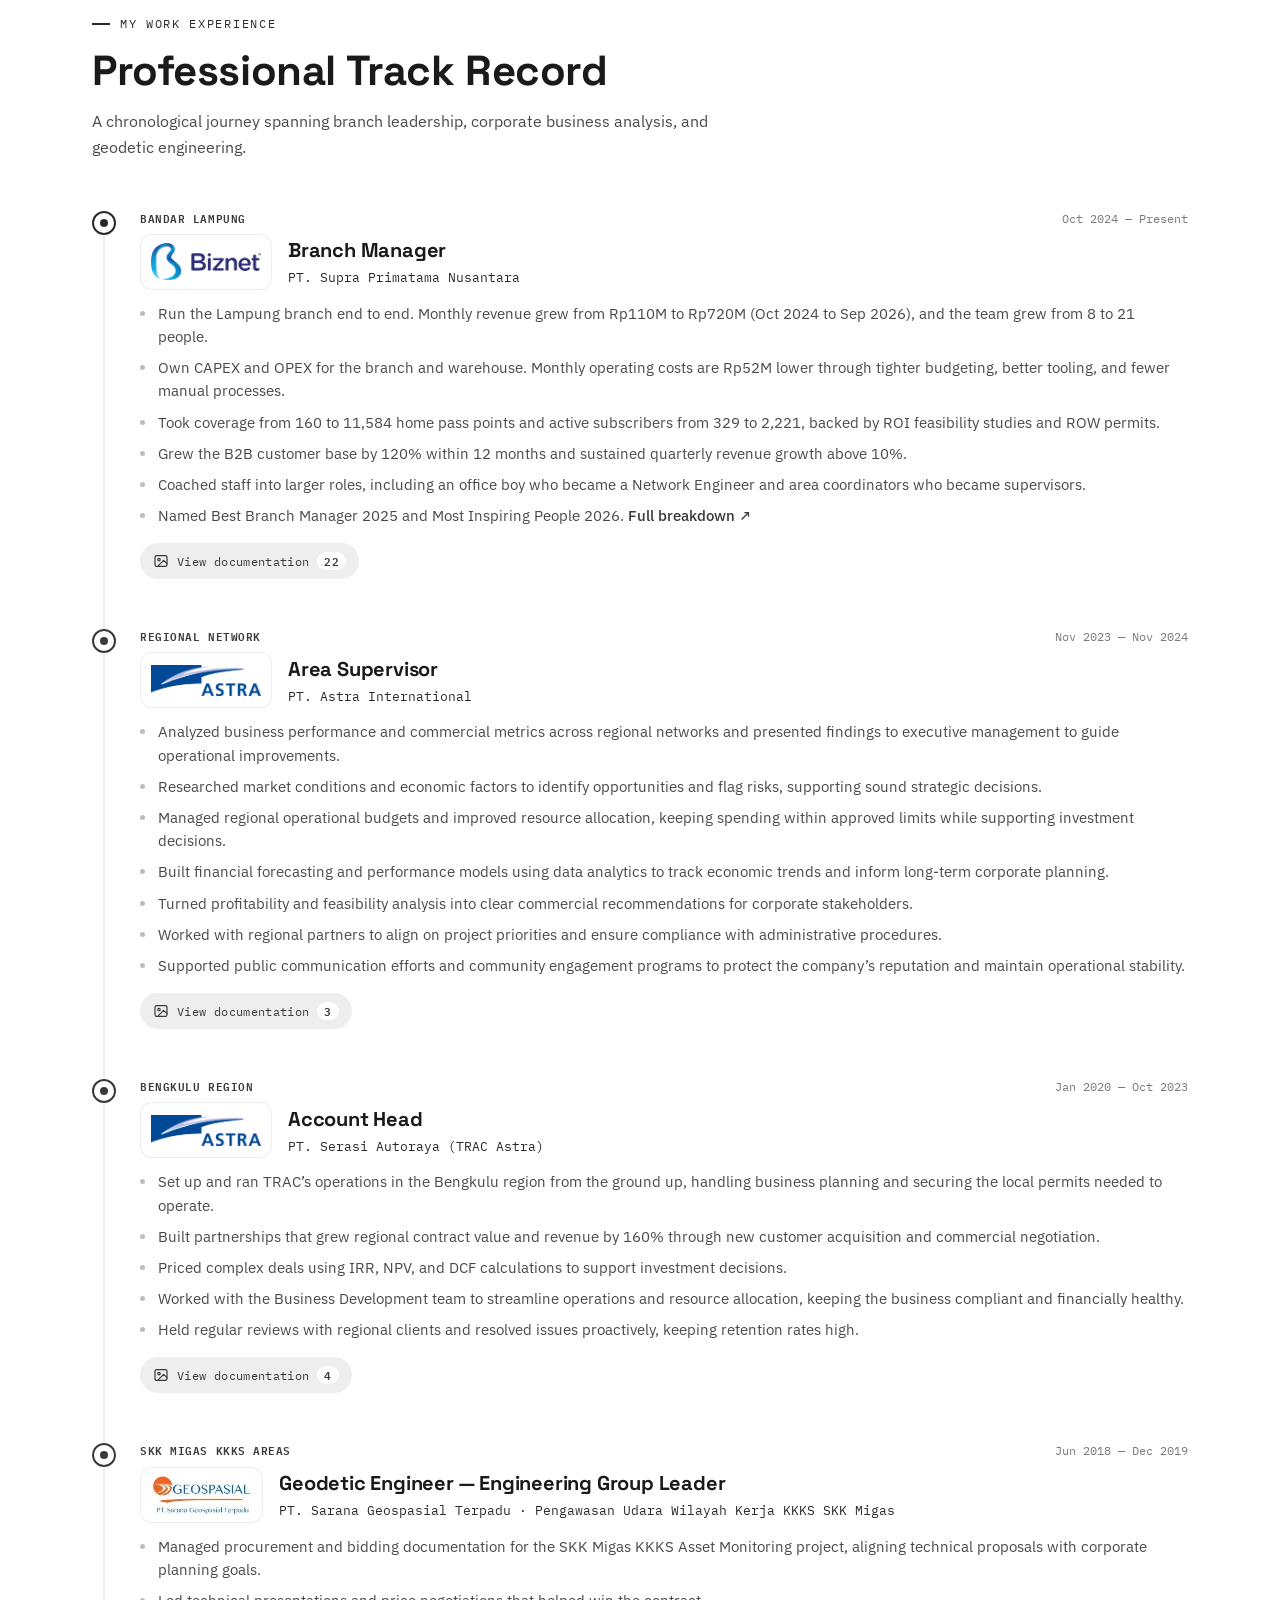
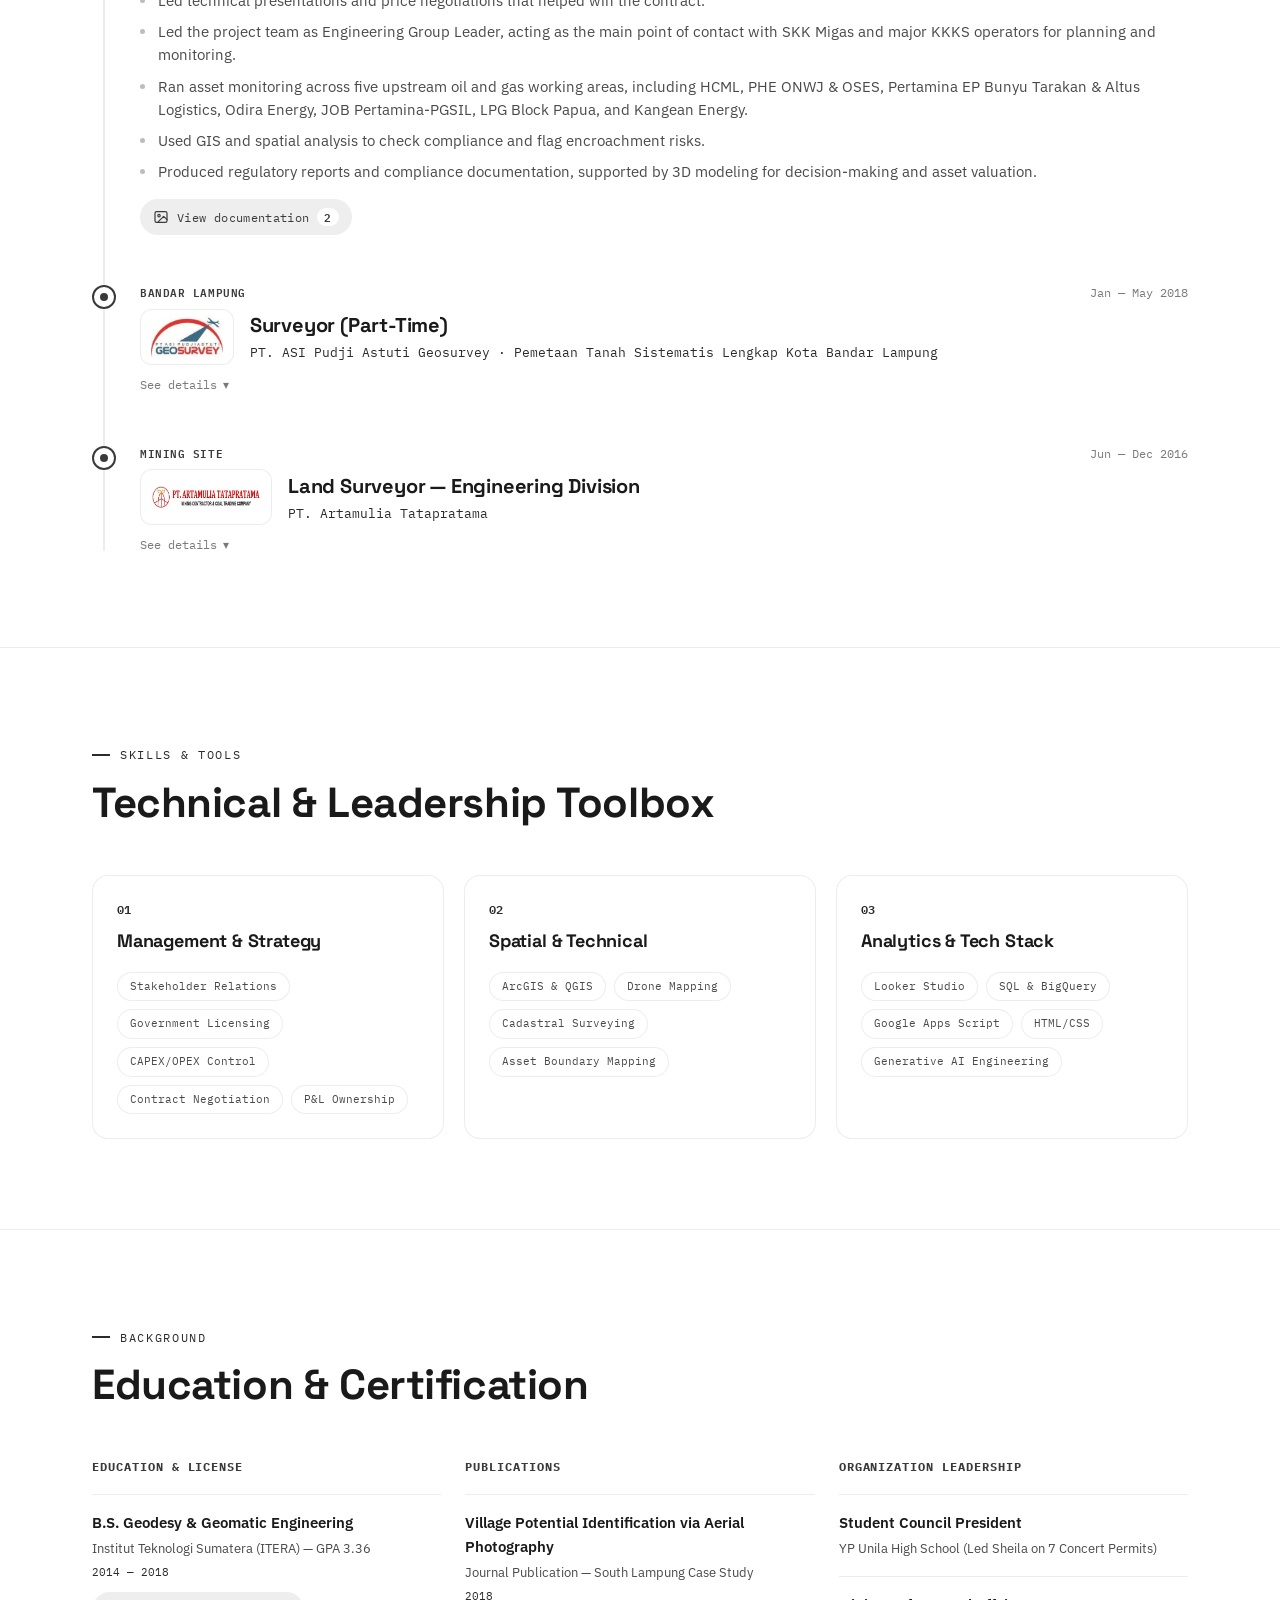
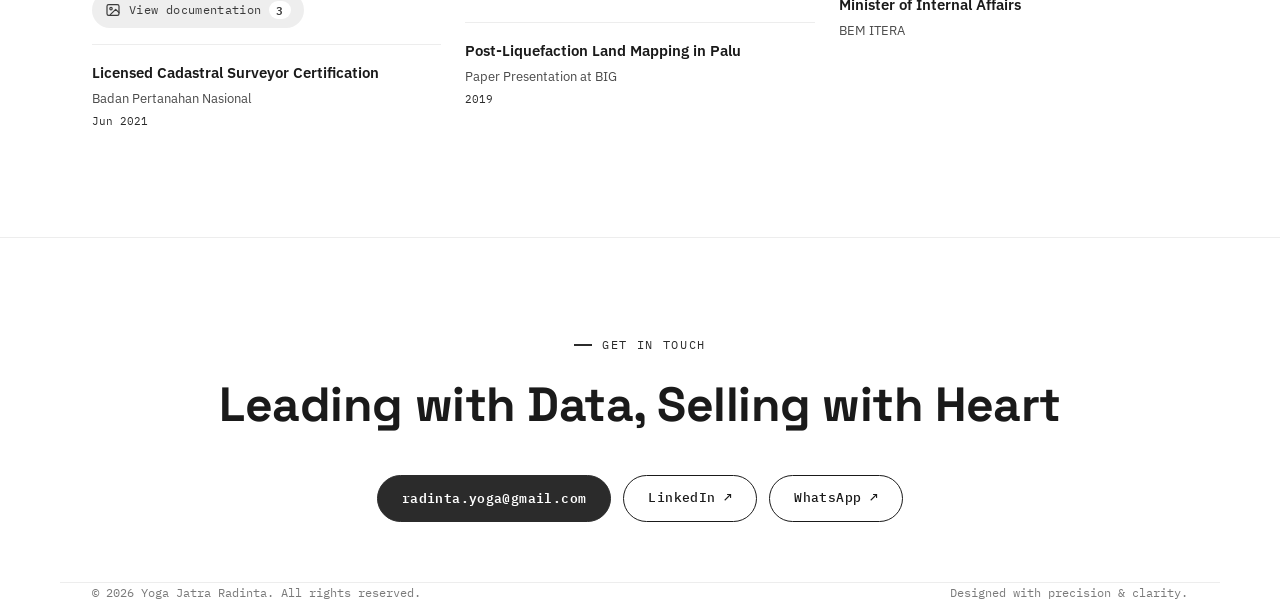
==== commit 4b6d6453: "Add files via upload" ====
--- a/index.html
+++ b/index.html
@@ -8,10 +8,10 @@
 
 <link rel="preconnect" href="https://fonts.googleapis.com">
 <link rel="preconnect" href="https://fonts.gstatic.com" crossorigin>
-<link href="https://fonts.googleapis.com/css2?family=Space+Grotesk:wght@500;600;700&family=IBM+Plex+Sans:wght@400;500;600&family=IBM+Plex+Mono:wght@400;500&display=swap" rel="stylesheet">
+<link href="https://fonts.googleapis.com/css2?family=Playfair+Display:wght@500;600;700&family=Space+Grotesk:wght@500;600;700&family=IBM+Plex+Sans:wght@400;500;600&family=IBM+Plex+Mono:wght@400;500&display=swap" rel="stylesheet">
 <link rel="stylesheet" href="style.css">
 
-<link rel="icon" href="data:image/svg+xml,<svg xmlns=%22http://www.w3.org/2000/svg%22 viewBox=%220 0 100 100%22><circle cx=%2250%22 cy=%2250%22 r=%2246%22 fill=%22%23F9F7F1%22 stroke=%22%23E05638%22 stroke-width=%224%22/><circle cx=%2250%22 cy=%2250%22 r=%228%22 fill=%22%23E05638%22/></svg>">
+<link rel="icon" href="data:image/svg+xml,<svg xmlns=%22http://www.w3.org/2000/svg%22 viewBox=%220 0 100 100%22><circle cx=%2250%22 cy=%2250%22 r=%2246%22 fill=%22%23FFFFFF%22 stroke=%22%232B2B2B%22 stroke-width=%224%22/><circle cx=%2250%22 cy=%2250%22 r=%228%22 fill=%22%232B2B2B%22/></svg>">
 </head>
 <body>
 
@@ -38,8 +38,7 @@
   <header class="hero wrap">
     <div class="hero-grid">
       <div class="hero-copy">
-        <span class="eyebrow">05.3971° S, 105.2668° E — BANDAR LAMPUNG, ID</span>
-        <h1>Hey There,<br>I'm <span class="highlight">Yoga</span>.</h1>
+        <h1 class="hero-name">Yoga Jatra<br>Radinta</h1>
         <p class="role">Branch Manager · Business Strategy · Investment &amp; Portfolio Analysis</p>
         <p class="lede">I lead regional operations with an engineer’s precision and a commercial mindset. Over 8 years driving revenue growth, managing CAPEX/OPEX budgets, and leading cross-functional teams.</p>
         <div class="hero-actions">
@@ -51,7 +50,7 @@
       <div class="hero-photo-container">
         <!-- SVG Teal Brush Background Backdrop -->
         <svg class="brush-backdrop" viewBox="0 0 400 400" fill="none" xmlns="http://www.w3.org/2000/svg">
-          <path d="M40 180C70 100 200 40 320 90C400 130 380 280 300 340C200 400 90 350 50 280C20 220 20 220 40 180Z" fill="#1F7A70" fill-opacity="0.25"/>
+          <path d="M40 180C70 100 200 40 320 90C400 130 380 280 300 340C200 400 90 350 50 280C20 220 20 220 40 180Z" fill="#9E9E9E" fill-opacity="0.2"/>
         </svg>
 
         <div class="hero-photo-frame">
@@ -77,14 +76,47 @@
         
         <div class="stats-summary-box">
           <div class="stat-item">
-            <div class="n">Rp1.3B</div>
-            <div class="l">Annual Revenue</div>
+            <div class="n">Rp720M</div>
+            <div class="l">Monthly Revenue (Sep 2026)</div>
           </div>
           <div class="stat-item">
-            <div class="n">11k+</div>
-            <div class="l">Assets Managed</div>
-          </div>
-        </div>
+            <div class="n">11,584</div>
+            <div class="l">Home Pass Points</div>
+          </div>
+          <div class="stat-item">
+            <div class="n">+160%</div>
+            <div class="l">Contract &amp; Revenue Growth (TRAC Bengkulu)</div>
+          </div>
+          <div class="stat-item">
+            <div class="n n-text">Build New Branch</div>
+            <div class="l">Set up from the ground up (TRAC Bengkulu)</div>
+          </div>
+        </div>
+        <div class="growth-row">
+          <div class="growth-grid growth-grid-2">
+            <div class="growth-card reveal">
+              <div class="g-label">Home Pass</div>
+              <div class="g-pct">+7,140%</div>
+              <div class="g-range">160 → 11,584</div>
+            </div>
+            <div class="growth-card reveal">
+              <div class="g-label">Active Subscribers</div>
+              <div class="g-pct">+575%</div>
+              <div class="g-range">329 → 2,221</div>
+            </div>
+            <div class="growth-card reveal">
+              <div class="g-label">Monthly Revenue</div>
+              <div class="g-pct">+555%</div>
+              <div class="g-range">Rp110M → Rp720M</div>
+            </div>
+            <div class="growth-card reveal">
+              <div class="g-label">Monthly Operating Savings</div>
+              <div class="g-pct">Rp52M</div>
+              <div class="g-range">Efficiency gain per month</div>
+            </div>
+          </div>
+        </div>
+
       </div>
 
       <div class="service-cards-stack">
@@ -92,7 +124,7 @@
           <div class="service-icon icon-teal">📊</div>
           <div class="service-info">
             <h4>Branch &amp; Commercial Operations</h4>
-            <p>P&amp;L ownership, CAPEX/OPEX budget control, cost optimization (reduced expenses by ~Rp20M/mo), and driving regional revenue growth.</p>
+            <p>P&amp;L ownership, CAPEX/OPEX budget control, cost optimization (Rp52M saved in monthly operating costs), and driving regional revenue growth.</p>
           </div>
         </div>
 
@@ -112,6 +144,7 @@
           </div>
         </div>
       </div>
+
 
     </div>
   </section>
@@ -133,15 +166,28 @@
             <span class="stop-coord">BANDAR LAMPUNG</span>
             <span class="dates">Oct 2024 — Present</span>
           </div>
-          <h3>Branch Manager</h3>
+          <div class="stop-id">
+            <div class="stop-logo"><img src="images/logos/biznet.png" alt="Biznet logo"></div>
+            <div>
+              <h3>Branch Manager</h3>
           <span class="org">PT. Supra Primatama Nusantara</span>
-          <ul>
-            <li>Managed a branch generating Rp1.3 billion in annual revenue and led a team of 21, controlling CAPEX and OPEX budgets while cutting monthly operating expenses by roughly Rp20 million.</li>
-            <li>Expanded service coverage to 23 residential estates, growing active subscribers from 329 to 2,144 and lifting market penetration from 3% to 16.4%.</li>
-            <li>Oversaw 11,000+ homepass points and evaluated expansion via ROI feasibility studies and securing ROW permits.</li>
-            <li>Sustained quarterly revenue growth above 10% and grew B2B customer base by 120% within 12 months.</li>
-            <li>Coached staff resulting in promotions (e.g., Office Boy to Network Engineer, Area Coordinators to Supervisors).</li>
-          </ul>
+            </div>
+          </div>
+          <ul>
+            <li>Run the Lampung branch end to end. Monthly revenue grew from Rp110M to Rp720M (Oct 2024 to Sep 2026), and the team grew from 8 to 21 people.</li>
+            <li>Own CAPEX and OPEX for the branch and warehouse. Monthly operating costs are Rp52M lower through tighter budgeting, better tooling, and fewer manual processes.</li>
+            <li>Took coverage from 160 to 11,584 home pass points and active subscribers from 329 to 2,221, backed by ROI feasibility studies and ROW permits.</li>
+            <li>Grew the B2B customer base by 120% within 12 months and sustained quarterly revenue growth above 10%.</li>
+            <li>Coached staff into larger roles, including an office boy who became a Network Engineer and area coordinators who became supervisors.</li>
+            <li>Named Best Branch Manager 2025 and Most Inspiring People 2026. <a href="biznet-lampung.html" target="_blank" rel="noopener" class="inline-link">Full breakdown ↗</a></li>
+          </ul>
+          <div class="card-foot">
+            <button type="button" class="doc-btn" data-doc="biznet" aria-haspopup="dialog">
+              <svg width="16" height="16" viewBox="0 0 24 24" fill="none" stroke="currentColor" stroke-width="1.8" stroke-linecap="round" stroke-linejoin="round" aria-hidden="true"><rect x="3" y="4" width="18" height="16" rx="2.5"/><circle cx="9" cy="10" r="1.8"/><path d="M21 16l-5-5-8 8"/></svg>
+              <span>View documentation</span>
+              <span class="doc-count" data-doc-count></span>
+            </button>
+          </div>
         </article>
 
         <article class="stop reveal">
@@ -150,13 +196,29 @@
             <span class="stop-coord">REGIONAL NETWORK</span>
             <span class="dates">Nov 2023 — Nov 2024</span>
           </div>
-          <h3>Area Supervisor</h3>
+          <div class="stop-id">
+            <div class="stop-logo"><img src="images/logos/astra.png" alt="Astra logo"></div>
+            <div>
+              <h3>Area Supervisor</h3>
           <span class="org">PT. Astra International</span>
-          <ul>
-            <li>Analyzed business performance across regional networks and presented strategic findings to executive leadership.</li>
-            <li>Managed regional operational budgets and built financial forecasting models using data analytics.</li>
-            <li>Formulated commercial recommendations based on regional profitability and risk analysis.</li>
-          </ul>
+            </div>
+          </div>
+          <ul>
+            <li>Analyzed business performance and commercial metrics across regional networks and presented findings to executive management to guide operational improvements.</li>
+            <li>Researched market conditions and economic factors to identify opportunities and flag risks, supporting sound strategic decisions.</li>
+            <li>Managed regional operational budgets and improved resource allocation, keeping spending within approved limits while supporting investment decisions.</li>
+            <li>Built financial forecasting and performance models using data analytics to track economic trends and inform long-term corporate planning.</li>
+            <li>Turned profitability and feasibility analysis into clear commercial recommendations for corporate stakeholders.</li>
+            <li>Worked with regional partners to align on project priorities and ensure compliance with administrative procedures.</li>
+            <li>Supported public communication efforts and community engagement programs to protect the company&rsquo;s reputation and maintain operational stability.</li>
+          </ul>
+          <div class="card-foot">
+            <button type="button" class="doc-btn" data-doc="area-supervisor" aria-haspopup="dialog">
+              <svg width="16" height="16" viewBox="0 0 24 24" fill="none" stroke="currentColor" stroke-width="1.8" stroke-linecap="round" stroke-linejoin="round" aria-hidden="true"><rect x="3" y="4" width="18" height="16" rx="2.5"/><circle cx="9" cy="10" r="1.8"/><path d="M21 16l-5-5-8 8"/></svg>
+              <span>View documentation</span>
+              <span class="doc-count" data-doc-count></span>
+            </button>
+          </div>
         </article>
 
         <article class="stop reveal">
@@ -165,13 +227,27 @@
             <span class="stop-coord">BENGKULU REGION</span>
             <span class="dates">Jan 2020 — Oct 2023</span>
           </div>
-          <h3>Account Head</h3>
+          <div class="stop-id">
+            <div class="stop-logo"><img src="images/logos/astra.png" alt="Astra Group logo"></div>
+            <div>
+              <h3>Account Head</h3>
           <span class="org">PT. Serasi Autoraya (TRAC Astra)</span>
-          <ul>
-            <li>Established operations in Bengkulu from scratch, growing regional contract value and revenue by 160%.</li>
-            <li>Priced complex commercial deals using IRR, NPV, and DCF metrics.</li>
-            <li>Secured required local operating permits and managed client retention.</li>
-          </ul>
+            </div>
+          </div>
+          <ul>
+            <li>Set up and ran TRAC&rsquo;s operations in the Bengkulu region from the ground up, handling business planning and securing the local permits needed to operate.</li>
+            <li>Built partnerships that grew regional contract value and revenue by 160% through new customer acquisition and commercial negotiation.</li>
+            <li>Priced complex deals using IRR, NPV, and DCF calculations to support investment decisions.</li>
+            <li>Worked with the Business Development team to streamline operations and resource allocation, keeping the business compliant and financially healthy.</li>
+            <li>Held regular reviews with regional clients and resolved issues proactively, keeping retention rates high.</li>
+          </ul>
+          <div class="card-foot">
+            <button type="button" class="doc-btn" data-doc="account-head" aria-haspopup="dialog">
+              <svg width="16" height="16" viewBox="0 0 24 24" fill="none" stroke="currentColor" stroke-width="1.8" stroke-linecap="round" stroke-linejoin="round" aria-hidden="true"><rect x="3" y="4" width="18" height="16" rx="2.5"/><circle cx="9" cy="10" r="1.8"/><path d="M21 16l-5-5-8 8"/></svg>
+              <span>View documentation</span>
+              <span class="doc-count" data-doc-count></span>
+            </button>
+          </div>
         </article>
 
         <article class="stop reveal">
@@ -180,12 +256,28 @@
             <span class="stop-coord">SKK MIGAS KKKS AREAS</span>
             <span class="dates">Jun 2018 — Dec 2019</span>
           </div>
-          <h3>Geodetic Engineer — Engineering Group Leader</h3>
-          <span class="org">PT. Sarana Geospasial Terpadu · Pengawasan Udara SKK Migas</span>
-          <ul>
-            <li>Managed bidding and technical presentations for the SKK Migas KKKS Asset Monitoring project.</li>
-            <li>Led drone aerial mapping and spatial compliance monitoring across 5 upstream oil &amp; gas working areas (HCML, PHE ONWJ &amp; OSES, Pertamina EP, etc.).</li>
-          </ul>
+          <div class="stop-id">
+            <div class="stop-logo"><img src="images/logos/sarana-geospasial.jpg" alt="PT. Sarana Geospasial Terpadu logo"></div>
+            <div>
+              <h3>Geodetic Engineer — Engineering Group Leader</h3>
+          <span class="org">PT. Sarana Geospasial Terpadu · Pengawasan Udara Wilayah Kerja KKKS SKK Migas</span>
+            </div>
+          </div>
+          <ul>
+            <li>Managed procurement and bidding documentation for the SKK Migas KKKS Asset Monitoring project, aligning technical proposals with corporate planning goals.</li>
+            <li>Led technical presentations and price negotiations that helped win the contract.</li>
+            <li>Led the project team as Engineering Group Leader, acting as the main point of contact with SKK Migas and major KKKS operators for planning and monitoring.</li>
+            <li>Ran asset monitoring across five upstream oil and gas working areas, including HCML, PHE ONWJ &amp; OSES, Pertamina EP Bunyu Tarakan &amp; Altus Logistics, Odira Energy, JOB Pertamina-PGSIL, LPG Block Papua, and Kangean Energy.</li>
+            <li>Used GIS and spatial analysis to check compliance and flag encroachment risks.</li>
+            <li>Produced regulatory reports and compliance documentation, supported by 3D modeling for decision-making and asset valuation.</li>
+          </ul>
+          <div class="card-foot">
+            <button type="button" class="doc-btn" data-doc="geodetic" aria-haspopup="dialog">
+              <svg width="16" height="16" viewBox="0 0 24 24" fill="none" stroke="currentColor" stroke-width="1.8" stroke-linecap="round" stroke-linejoin="round" aria-hidden="true"><rect x="3" y="4" width="18" height="16" rx="2.5"/><circle cx="9" cy="10" r="1.8"/><path d="M21 16l-5-5-8 8"/></svg>
+              <span>View documentation</span>
+              <span class="doc-count" data-doc-count></span>
+            </button>
+          </div>
         </article>
 
         <article class="stop collapsed reveal">
@@ -194,10 +286,17 @@
             <span class="stop-coord">BANDAR LAMPUNG</span>
             <span class="dates">Jan — May 2018</span>
           </div>
-          <h3>Surveyor (Part-Time)</h3>
-          <span class="org">PT. ASI Pudji Astuti Geosurvey</span>
-          <ul>
-            <li>Collected land cadastral registration data using GPS geodetic surveying for PTSL Kota Bandar Lampung.</li>
+          <div class="stop-id">
+            <div class="stop-logo"><img src="images/logos/asi-pudjiastuti.jpg" alt="PT. ASI Pudjiastuti Geosurvey logo"></div>
+            <div>
+              <h3>Surveyor (Part-Time)</h3>
+          <span class="org">PT. ASI Pudji Astuti Geosurvey · Pemetaan Tanah Sistematis Lengkap Kota Bandar Lampung</span>
+            </div>
+          </div>
+          <ul>
+            <li>Collected land data for registration using GPS geodetic surveying.</li>
+            <li>Processed and plotted survey data.</li>
+            <li>Drafted cadastral maps and result visualizations.</li>
           </ul>
           <button class="stop-toggle" data-toggle>See details <span class="chev">▾</span></button>
         </article>
@@ -208,10 +307,20 @@
             <span class="stop-coord">MINING SITE</span>
             <span class="dates">Jun — Dec 2016</span>
           </div>
-          <h3>Land Surveyor (Internship)</h3>
-          <span class="org">PT. Arthamulia Tatapratama</span>
-          <ul>
-            <li>Calculated monthly mining/stockpile volumes and conducted topographic stake-out surveys.</li>
+          <div class="stop-id">
+            <div class="stop-logo"><img src="images/logos/artamulia-tatapratama.jpg" alt="PT. Artamulia Tatapratama logo"></div>
+            <div>
+              <h3>Land Surveyor — Engineering Division</h3>
+          <span class="org">PT. Artamulia Tatapratama</span>
+            </div>
+          </div>
+          <ul>
+            <li>Ran topographic, stake-out, and drill-hole surveys on a regular basis to keep face position, road, and infrastructure data current.</li>
+            <li>Planned and conducted surveys to establish baseline and mining boundaries.</li>
+            <li>Prepared weekly and monthly reports calculating mining and stockpile volumes.</li>
+            <li>Joined owner&ndash;contractor surveys to reconcile mining and stockpile volumes.</li>
+            <li>Calibrated surveying instruments to maintain accuracy.</li>
+            <li>Maintained accurate survey records and documentation.</li>
           </ul>
           <button class="stop-toggle" data-toggle>See details <span class="chev">▾</span></button>
         </article>
@@ -278,6 +387,13 @@
             <div class="t">B.S. Geodesy &amp; Geomatic Engineering</div>
             <div class="s">Institut Teknologi Sumatera (ITERA) — GPA 3.36</div>
             <div class="d">2014 — 2018</div>
+            <div class="card-foot">
+            <button type="button" class="doc-btn" data-doc="itera" aria-haspopup="dialog">
+              <svg width="16" height="16" viewBox="0 0 24 24" fill="none" stroke="currentColor" stroke-width="1.8" stroke-linecap="round" stroke-linejoin="round" aria-hidden="true"><rect x="3" y="4" width="18" height="16" rx="2.5"/><circle cx="9" cy="10" r="1.8"/><path d="M21 16l-5-5-8 8"/></svg>
+              <span>View documentation</span>
+              <span class="doc-count" data-doc-count></span>
+            </button>
+          </div>
           </div>
           <div class="cred-item">
             <div class="t">Licensed Cadastral Surveyor Certification</div>
@@ -319,11 +435,11 @@
   <section id="contact" class="contact">
     <div class="wrap">
       <span class="eyebrow">Get In Touch</span>
-      <h2>Let's build something <span style="color: var(--accent-coral);">amazing</span> together.</h2>
-      <p>Open for discussions regarding branch leadership, regional business strategy, and energy/infrastructure roles.</p>
+      <h2>Leading with Data, Selling with Heart</h2>
       <div class="contact-links">
         <a href="mailto:radinta.yoga@gmail.com" class="btn btn-primary">radinta.yoga@gmail.com</a>
         <a href="https://www.linkedin.com/in/yoga-jatra-radinta-020005148/" target="_blank" rel="noopener" class="btn btn-ghost">LinkedIn ↗</a>
+        <a href="https://wa.me/6282180669000?text=Halo%20Yoga%2C%20saya%20melihat%20portofolio%20Anda%20dan%20ingin%20berdiskusi." target="_blank" rel="noopener" class="btn btn-ghost btn-wa" title="Chat via WhatsApp: 0821-8066-9000" aria-label="Chat via WhatsApp 0821-8066-9000">WhatsApp ↗</a>
       </div>
     </div>
   </section>
@@ -335,6 +451,38 @@
 
 </main>
 
+
+<!-- ============ DOCUMENTATION POPUP ============ -->
+<div class="doc-modal" id="docModal" hidden>
+  <div class="doc-backdrop" data-doc-close></div>
+  <div class="doc-panel" role="dialog" aria-modal="true" aria-labelledby="docTitle">
+    <div class="doc-head">
+      <div>
+        <span class="eyebrow" id="docEyebrow">Documentation</span>
+        <h3 id="docTitle"></h3>
+      </div>
+      <button type="button" class="doc-close" id="docClose" aria-label="Close documentation">
+        <svg width="16" height="16" viewBox="0 0 24 24" fill="none" stroke="currentColor" stroke-width="2" stroke-linecap="round" aria-hidden="true"><path d="M6 6l12 12M18 6L6 18"/></svg>
+      </button>
+    </div>
+    <div class="doc-stage" id="docStage">
+      <img id="docImg" alt="">
+      <button type="button" class="doc-nav prev" id="docPrev" aria-label="Previous photo">
+        <svg width="18" height="18" viewBox="0 0 24 24" fill="none" stroke="currentColor" stroke-width="2.2" stroke-linecap="round" stroke-linejoin="round" aria-hidden="true"><path d="M15 5l-7 7 7 7"/></svg>
+      </button>
+      <button type="button" class="doc-nav next" id="docNext" aria-label="Next photo">
+        <svg width="18" height="18" viewBox="0 0 24 24" fill="none" stroke="currentColor" stroke-width="2.2" stroke-linecap="round" stroke-linejoin="round" aria-hidden="true"><path d="M9 5l7 7-7 7"/></svg>
+      </button>
+    </div>
+    <div class="doc-caption" aria-live="polite">
+      <span class="doc-tag" id="docTag"></span>
+      <span class="doc-title" id="docCaption"></span>
+      <span class="doc-pos" id="docPos"></span>
+    </div>
+    <div class="doc-thumbs" id="docThumbs" role="group" aria-label="Photo thumbnails"></div>
+  </div>
+</div>
+
 <script src="script.js"></script>
 </body>
 </html>
--- a/style.css
+++ b/style.css
@@ -7,23 +7,24 @@
 
 :root {
   /* --- Color Tokens (Light / Warm Theme) --- */
-  --bg-main: #F9F7F1;         /* Warm Off-White / Cream background */
+  --bg-main: #FFFFFF;         /* Pure white background */
   --bg-card: #FFFFFF;         /* Pure White for cards & containers */
-  --bg-accent: #EFECE6;       /* Subtle muted warm gray */
+  --bg-accent: #F4F4F4;       /* Light neutral gray */
   
   --ink-950: #1A1A1A;         /* Primary heading & body text */
   --ink-700: #4A4A4A;         /* Secondary text */
   --ink-500: #7A7A7A;         /* Muted text / labels */
   
-  --accent-gold: #E8A838;     /* Warm Gold / Yellow (from design sample) */
-  --accent-teal: #1F7A70;     /* Deep Emerald Teal for technical highlights */
-  --accent-teal-light: #E6F3F1;
-  --accent-coral: #E05638;    /* Coral Accent for CTAs */
+  --accent-gold: #BDBDBD;     /* Warm Gold / Yellow (from design sample) */
+  --accent-teal: #3A3A3A;     /* Deep Emerald Teal for technical highlights */
+  --accent-teal-light: #EEEEEE;
+  --accent-coral: #2B2B2B;    /* Coral Accent for CTAs */
   
   --line: rgba(26, 26, 26, 0.08);
 
   /* --- Type --- */
   --font-display: 'Space Grotesk', sans-serif;
+  --font-name: 'Playfair Display', Georgia, 'Times New Roman', serif;
   --font-body: 'IBM Plex Sans', sans-serif;
   --font-mono: 'IBM Plex Mono', monospace;
 
@@ -120,7 +121,7 @@
   position: fixed;
   top: 0; left: 0; right: 0;
   z-index: 50;
-  background: rgba(249, 247, 241, 0.85);
+  background: rgba(255, 255, 255, 0.85);
   backdrop-filter: blur(12px);
   -webkit-backdrop-filter: blur(12px);
   border-bottom: 1px solid var(--line);
@@ -225,9 +226,15 @@
   color: var(--ink-950);
   font-weight: 700;
 }
-.hero-copy h1 span.highlight {
-  color: var(--accent-coral);
-}
+.hero-copy h1.hero-name {
+  font-family: var(--font-name);
+  font-weight: 600;
+  letter-spacing: -0.015em;
+  line-height: 1.08;
+  font-size: clamp(38px, 5vw, 62px);
+}
+.hero-copy h1.hero-name + .role { margin-top: 20px; }
+.service-icon { filter: grayscale(1); }
 .hero-copy .role {
   margin-top: 18px;
   font-family: var(--font-mono);
@@ -268,7 +275,7 @@
   font-weight: 600;
 }
 .btn-primary:hover {
-  background: #C84428;
+  background: #000000;
   transform: translateY(-2px);
 }
 .btn-ghost {
@@ -384,8 +391,8 @@
   font-size: 20px;
 }
 .icon-teal { background: var(--accent-teal-light); color: var(--accent-teal); }
-.icon-gold { background: #FDF6E2; color: var(--accent-gold); }
-.icon-coral { background: #FCECE8; color: var(--accent-coral); }
+.icon-gold { background: #F0F0F0; color: var(--accent-gold); }
+.icon-coral { background: #F0F0F0; color: var(--accent-coral); }
 
 .service-info h4 {
   font-size: 18px;
@@ -528,6 +535,323 @@
 .stop-toggle:hover { color: var(--accent-coral); }
 .stop.collapsed ul { display: none; }
 
+/* ---------------- Supra Primatama Deep Dive ---------------- */
+.inline-link { color: var(--accent-teal); font-weight: 500; }
+.inline-link:hover { text-decoration: underline; }
+
+.supra-section { background: var(--bg-accent); }
+.sub-head {
+  margin: 64px 0 24px;
+  font-size: 22px;
+  color: var(--ink-950);
+}
+
+.growth-grid {
+  display: grid;
+  grid-template-columns: repeat(3, 1fr);
+  gap: 16px;
+}
+.growth-card {
+  background: var(--bg-card);
+  border: 1px solid var(--line);
+  border-radius: 16px;
+  padding: 24px;
+}
+.g-label {
+  font-family: var(--font-mono);
+  font-size: 11px;
+  letter-spacing: 0.08em;
+  text-transform: uppercase;
+  color: var(--ink-500);
+}
+.g-pct {
+  margin-top: 10px;
+  font-family: var(--font-display);
+  font-size: 36px;
+  font-weight: 700;
+  line-height: 1;
+  color: var(--accent-teal);
+}
+.g-range {
+  margin-top: 10px;
+  font-family: var(--font-mono);
+  font-size: 12px;
+  color: var(--ink-700);
+}
+
+.milestone-grid {
+  display: grid;
+  grid-template-columns: repeat(3, 1fr);
+  gap: 20px;
+}
+.milestone-card {
+  background: var(--bg-card);
+  border: 1px solid var(--line);
+  border-top: 3px solid var(--accent-teal);
+  border-radius: 16px;
+  padding: 24px;
+}
+.milestone-card.current { border-top-color: var(--accent-coral); }
+.m-year {
+  font-family: var(--font-display);
+  font-size: 24px;
+  font-weight: 700;
+}
+.m-tag {
+  margin-top: 2px;
+  font-family: var(--font-mono);
+  font-size: 11px;
+  letter-spacing: 0.08em;
+  text-transform: uppercase;
+  color: var(--accent-coral);
+}
+.milestone-card ul,
+.resp-card ul {
+  margin-top: 16px;
+  display: grid;
+  gap: 10px;
+}
+.milestone-card li,
+.resp-card li {
+  position: relative;
+  padding-left: 18px;
+  font-size: 14px;
+  line-height: 1.6;
+  color: var(--ink-700);
+}
+.milestone-card li::before,
+.resp-card li::before {
+  content: '';
+  position: absolute;
+  left: 0; top: 9px;
+  width: 5px; height: 5px;
+  background: var(--accent-gold);
+  border-radius: 50%;
+}
+.milestone-card li strong { color: var(--ink-950); }
+
+.resp-grid {
+  display: grid;
+  grid-template-columns: repeat(3, 1fr);
+  gap: 20px;
+}
+.resp-card {
+  background: var(--bg-card);
+  border: 1px solid var(--line);
+  border-radius: 16px;
+  padding: 24px;
+}
+.resp-card .idx {
+  font-family: var(--font-mono);
+  font-size: 12px;
+  font-weight: 600;
+  color: var(--accent-coral);
+}
+.resp-card h4 { margin-top: 8px; font-size: 18px; }
+
+.award-row {
+  margin-top: 40px;
+  display: flex;
+  gap: 16px;
+  flex-wrap: wrap;
+}
+.award {
+  display: flex;
+  align-items: center;
+  gap: 14px;
+  background: var(--bg-card);
+  border: 1px solid var(--accent-gold);
+  border-radius: 40px;
+  padding: 10px 22px 10px 10px;
+}
+.award-year {
+  background: var(--accent-gold);
+  color: var(--ink-950);
+  font-family: var(--font-mono);
+  font-size: 12px;
+  font-weight: 600;
+  border-radius: 30px;
+  padding: 6px 14px;
+}
+.award-name { font-family: var(--font-display); font-weight: 600; }
+
+/* ---------------- Documentation Popup ---------------- */
+.resp-card, .milestone-card { display: flex; flex-direction: column; }
+.card-foot { margin-top: auto; padding-top: 20px; }
+
+.doc-btn {
+  font-family: var(--font-mono);
+  font-size: 12px;
+  letter-spacing: 0.03em;
+  display: inline-flex;
+  align-items: center;
+  gap: 8px;
+  padding: 8px 12px;
+  color: var(--accent-teal);
+  background: var(--accent-teal-light);
+  border: 1px solid transparent;
+  border-radius: 30px;
+  cursor: pointer;
+  transition: background 0.2s ease, color 0.2s ease, transform 0.2s ease;
+}
+.doc-btn:hover { background: var(--accent-teal); color: #fff; transform: translateY(-1px); }
+.doc-count {
+  background: #fff;
+  color: var(--accent-teal);
+  border-radius: 20px;
+  padding: 0 7px;
+  font-size: 11px;
+  font-weight: 600;
+  line-height: 18px;
+}
+.doc-count:empty { display: none; }
+
+body.modal-open { overflow: hidden; }
+.doc-modal {
+  position: fixed;
+  inset: 0;
+  z-index: 100;
+  display: flex;
+  align-items: center;
+  justify-content: center;
+  padding: 16px;
+}
+.doc-modal[hidden] { display: none; }
+.doc-backdrop {
+  position: absolute;
+  inset: 0;
+  background: rgba(20, 18, 15, 0.62);
+  backdrop-filter: blur(4px);
+  -webkit-backdrop-filter: blur(4px);
+  animation: docFade 0.2s ease;
+}
+.doc-panel {
+  position: relative;
+  width: min(960px, 100%);
+  max-height: calc(100vh - 32px);
+  max-height: calc(100dvh - 32px);
+  display: flex;
+  flex-direction: column;
+  background: var(--bg-card);
+  border-radius: 20px;
+  box-shadow: 0 30px 80px rgba(0, 0, 0, 0.3);
+  overflow: hidden;
+  animation: docPop 0.25s ease;
+}
+@keyframes docFade { from { opacity: 0; } to { opacity: 1; } }
+@keyframes docPop { from { opacity: 0; transform: translateY(14px) scale(0.98); } to { opacity: 1; transform: none; } }
+
+.doc-head {
+  display: flex;
+  align-items: flex-start;
+  justify-content: space-between;
+  gap: 16px;
+  padding: 20px 24px 16px;
+}
+.doc-head h3 { font-size: 22px; margin-top: 8px; }
+.doc-close {
+  flex-shrink: 0;
+  width: 40px; height: 40px;
+  display: grid;
+  place-items: center;
+  color: var(--ink-950);
+  background: var(--bg-main);
+  border: 1px solid var(--line);
+  border-radius: 50%;
+  cursor: pointer;
+  transition: background 0.2s ease, color 0.2s ease;
+}
+.doc-close:hover { background: var(--ink-950); color: #fff; }
+
+.doc-stage {
+  position: relative;
+  flex-shrink: 0;
+  height: clamp(240px, 52vh, 520px);
+  margin: 0 24px;
+  background: #181613;
+  border-radius: 14px;
+  overflow: hidden;
+  touch-action: pan-y;
+}
+.doc-stage img {
+  position: absolute;
+  inset: 0;
+  width: 100%;
+  height: 100%;
+  object-fit: contain;
+}
+.doc-nav {
+  position: absolute;
+  top: 50%;
+  transform: translateY(-50%);
+  width: 44px; height: 44px;
+  display: grid;
+  place-items: center;
+  color: var(--ink-950);
+  background: rgba(255, 255, 255, 0.92);
+  border: none;
+  border-radius: 50%;
+  cursor: pointer;
+  box-shadow: 0 4px 14px rgba(0, 0, 0, 0.25);
+  transition: background 0.2s ease;
+}
+.doc-nav:hover { background: var(--accent-gold); }
+.doc-nav.prev { left: 12px; }
+.doc-nav.next { right: 12px; }
+.doc-nav[hidden] { display: none; }
+
+.doc-caption {
+  display: flex;
+  align-items: baseline;
+  flex-wrap: wrap;
+  gap: 4px 12px;
+  padding: 14px 24px 2px;
+}
+.doc-tag {
+  font-family: var(--font-mono);
+  font-size: 11px;
+  letter-spacing: 0.08em;
+  text-transform: uppercase;
+  color: var(--accent-coral);
+}
+.doc-title { font-family: var(--font-display); font-weight: 600; font-size: 17px; }
+.doc-pos { margin-left: auto; font-family: var(--font-mono); font-size: 12px; color: var(--ink-500); }
+
+.doc-thumbs {
+  display: flex;
+  gap: 8px;
+  overflow-x: auto;
+  padding: 10px 24px 20px;
+  scrollbar-width: thin;
+}
+.doc-thumbs:empty { display: none; }
+.doc-thumb {
+  flex: 0 0 auto;
+  width: 72px; height: 54px;
+  padding: 0;
+  overflow: hidden;
+  background: var(--bg-accent);
+  border: 2px solid transparent;
+  border-radius: 8px;
+  cursor: pointer;
+  opacity: 0.6;
+  transition: opacity 0.2s ease, border-color 0.2s ease;
+}
+.doc-thumb:hover { opacity: 1; }
+.doc-thumb[aria-current="true"] { border-color: var(--accent-coral); opacity: 1; }
+.doc-thumb img { width: 100%; height: 100%; object-fit: cover; }
+
+@media (max-width: 600px) {
+  .doc-modal { padding: 8px; }
+  .doc-panel { max-height: calc(100vh - 16px); max-height: calc(100dvh - 16px); border-radius: 16px; }
+  .doc-head { padding: 16px 16px 12px; }
+  .doc-head h3 { font-size: 18px; }
+  .doc-stage { margin: 0 16px; height: clamp(220px, 46vh, 420px); }
+  .doc-nav { width: 38px; height: 38px; }
+  .doc-caption { padding: 12px 16px 2px; }
+  .doc-thumbs { padding: 10px 16px 16px; }
+}
+
 /* ---------------- Skills Section ---------------- */
 .skills-grid {
   display: grid;
@@ -656,6 +980,14 @@
   .hero-actions { justify-content: center; }
   .services-grid { grid-template-columns: 1fr; }
   .skills-grid, .cred-grid { grid-template-columns: 1fr; }
+  .growth-grid { grid-template-columns: repeat(2, 1fr); }
+  .milestone-grid, .resp-grid { grid-template-columns: 1fr; }
+}
+
+@media (max-width: 600px) {
+  .growth-grid { gap: 12px; }
+  .growth-card { padding: 16px; min-width: 0; }
+  .g-pct { font-size: 26px; }
 }
 
 @media (max-width: 760px) {
@@ -677,3 +1009,66 @@
   .nav-cta { display: none; }
   .nav-toggle { display: flex; }
 }
+
+/* ---------------- Detail page (Biznet Lampung) ---------------- */
+.nav-back {
+  font-family: var(--font-mono);
+  font-size: 13px;
+  border: 1px solid var(--ink-950);
+  color: var(--ink-950);
+  padding: 9px 20px;
+  border-radius: 30px;
+  white-space: nowrap;
+  transition: all 0.2s ease;
+}
+.nav-back:hover { background: var(--ink-950); color: var(--bg-main); }
+.supra-section.detail-top { padding-top: 140px; border-top: none; }
+@media (max-width: 760px) {
+  .nav-back { padding: 8px 14px; font-size: 12px; }
+  .supra-section.detail-top { padding-top: 112px; }
+}
+.section-head h2 { line-height: 1.15; }
+
+/* ---------------- Company logos on experience stops ---------------- */
+.stop-id { display: flex; align-items: center; gap: 16px; margin-top: 6px; }
+.stop-logo {
+  flex: 0 0 auto;
+  min-width: 56px; max-width: 132px; height: 56px;
+  padding: 6px 10px;
+  display: grid;
+  place-items: center;
+  background: #fff;
+  border: 1px solid var(--line);
+  border-radius: 12px;
+}
+.stop-logo img { max-height: 42px; max-width: 110px; width: auto; height: auto; object-fit: contain; }
+.stop-logo.mono {
+  font-family: var(--font-display);
+  font-weight: 700;
+  font-size: 18px;
+  letter-spacing: 0.02em;
+  color: var(--accent-teal);
+  background: var(--accent-teal-light);
+}
+.stop .card-foot { padding-top: 16px; }
+.cred-item .card-foot { padding-top: 10px; }
+@media (max-width: 600px) {
+  .stop-id { flex-direction: column; align-items: flex-start; gap: 10px; }
+  .stop-logo { min-width: 48px; max-width: 104px; height: 48px; padding: 5px 8px; }
+  .stop-logo img { max-height: 36px; max-width: 84px; }
+}
+
+/* Awards open their certificate in the documentation popup */
+button.award { font: inherit; color: inherit; text-align: left; cursor: pointer; transition: transform 0.2s ease, box-shadow 0.2s ease; }
+button.award:hover { transform: translateY(-2px); box-shadow: 0 8px 20px rgba(0, 0, 0, 0.08); }
+.award-view { display: grid; place-items: center; color: var(--accent-teal); }
+
+.g-pct.g-text { font-size: 28px; line-height: 1.1; }
+@media (max-width: 600px) { .g-pct.g-text { font-size: 20px; } }
+
+.stat-item .n.n-text { font-size: 26px; line-height: 1.15; padding-top: 4px; }
+
+.growth-row { margin-top: 32px; }
+.growth-grid.growth-grid-2 { grid-template-columns: repeat(2, 1fr); }
+.growth-grid.growth-grid-4 { grid-template-columns: repeat(4, 1fr); }
+@media (max-width: 980px) { .growth-grid.growth-grid-4 { grid-template-columns: repeat(2, 1fr); } }
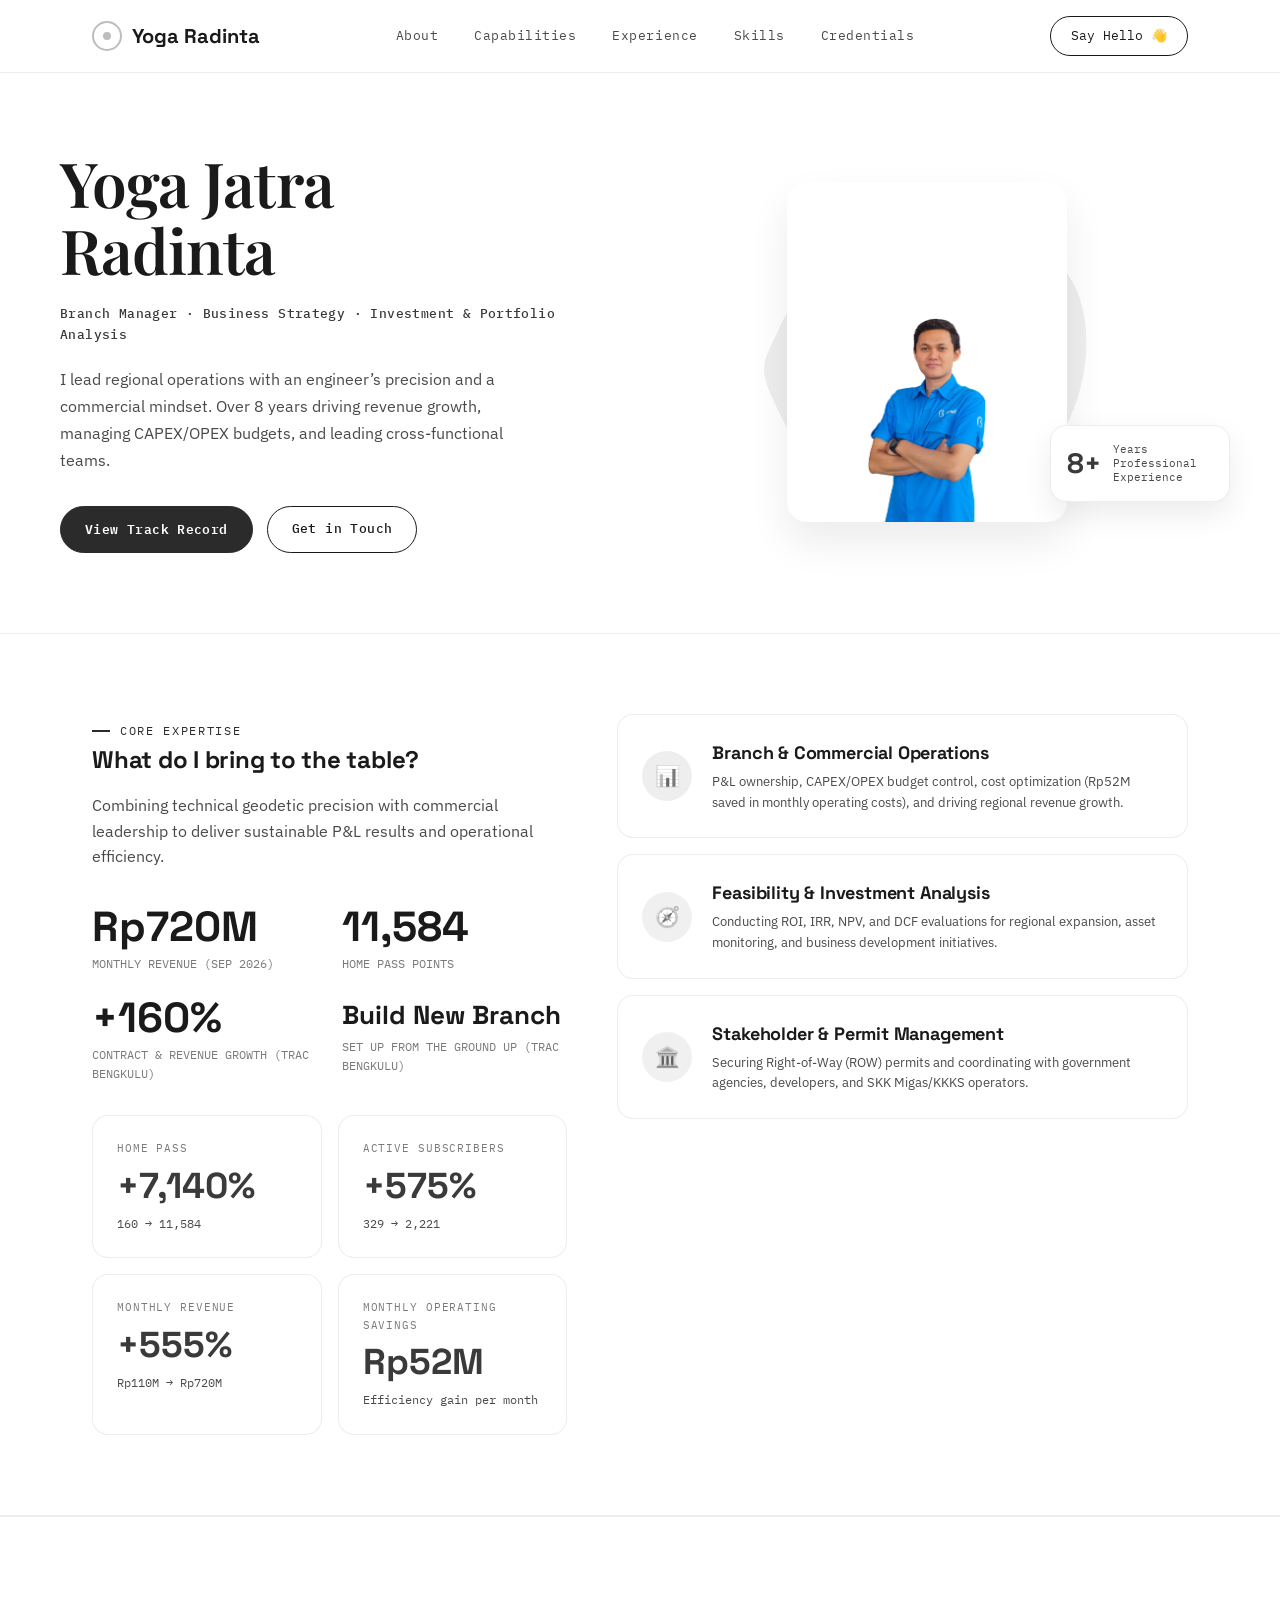
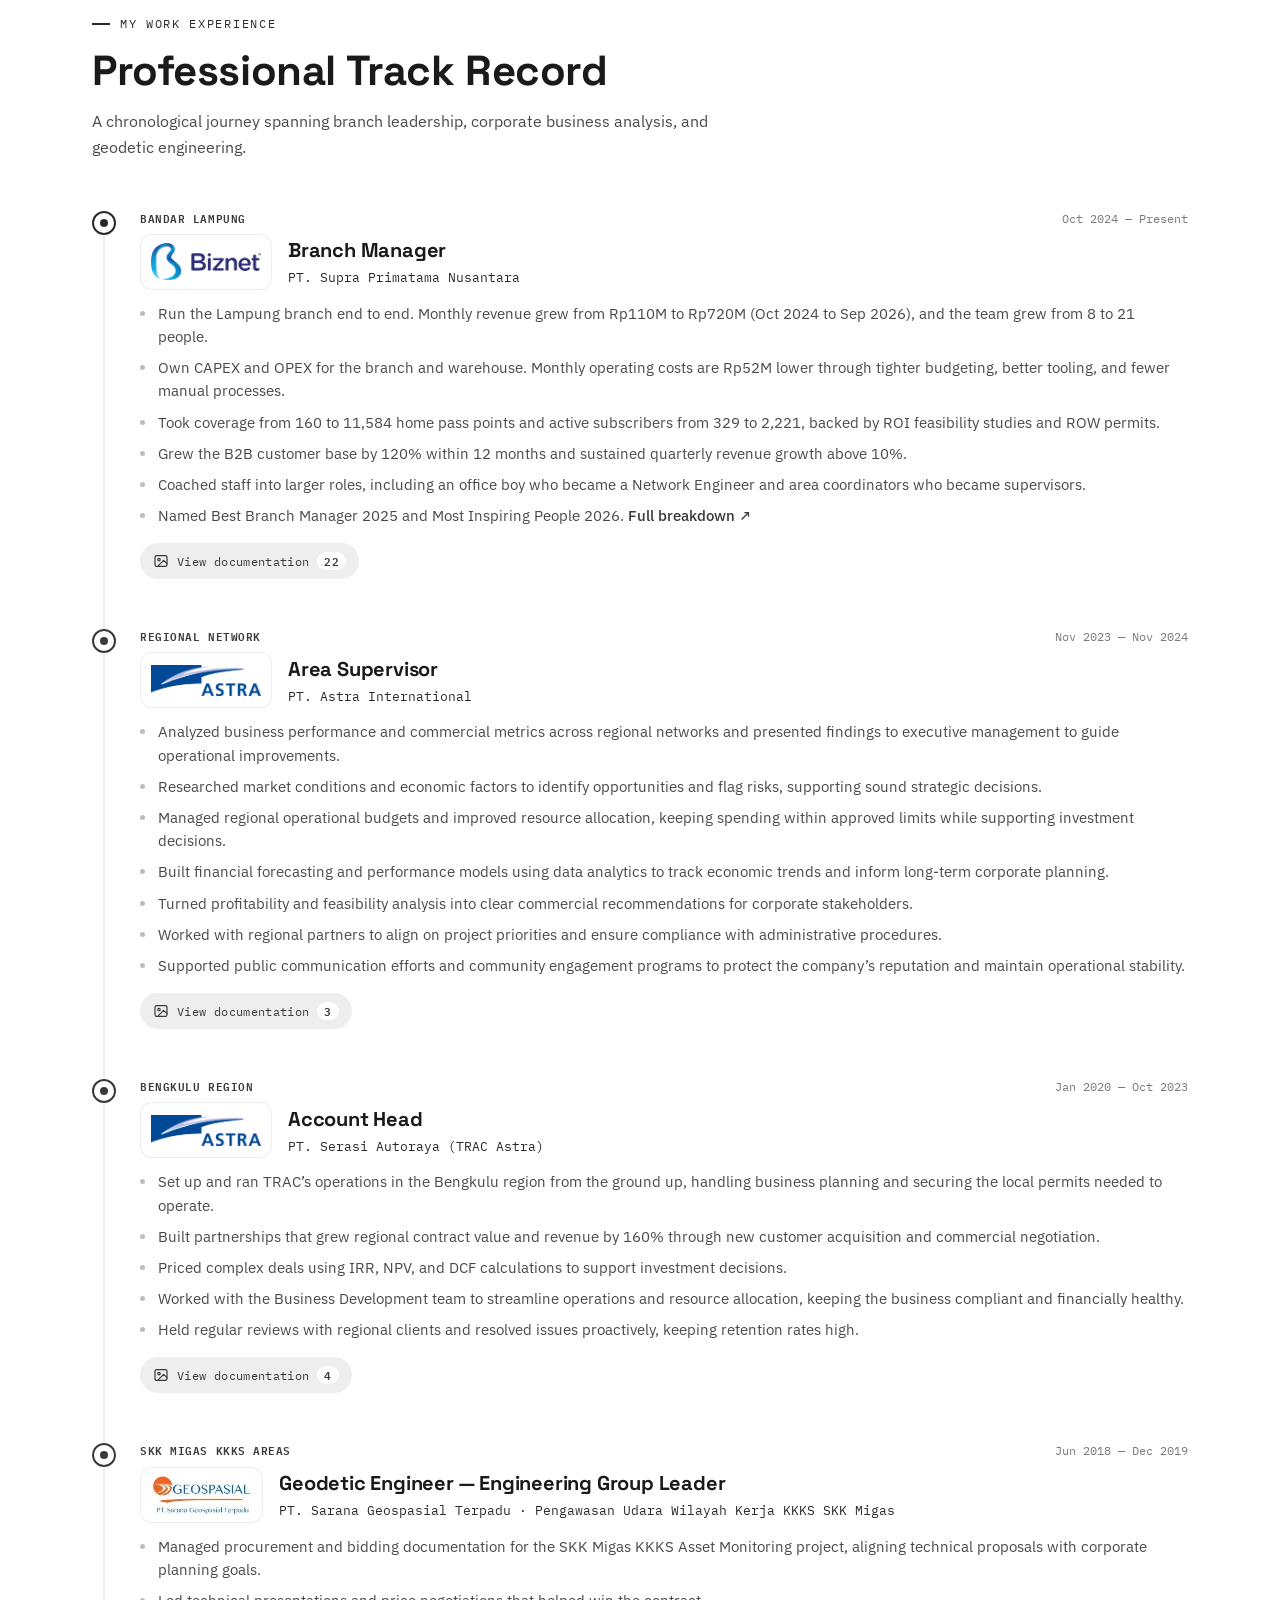
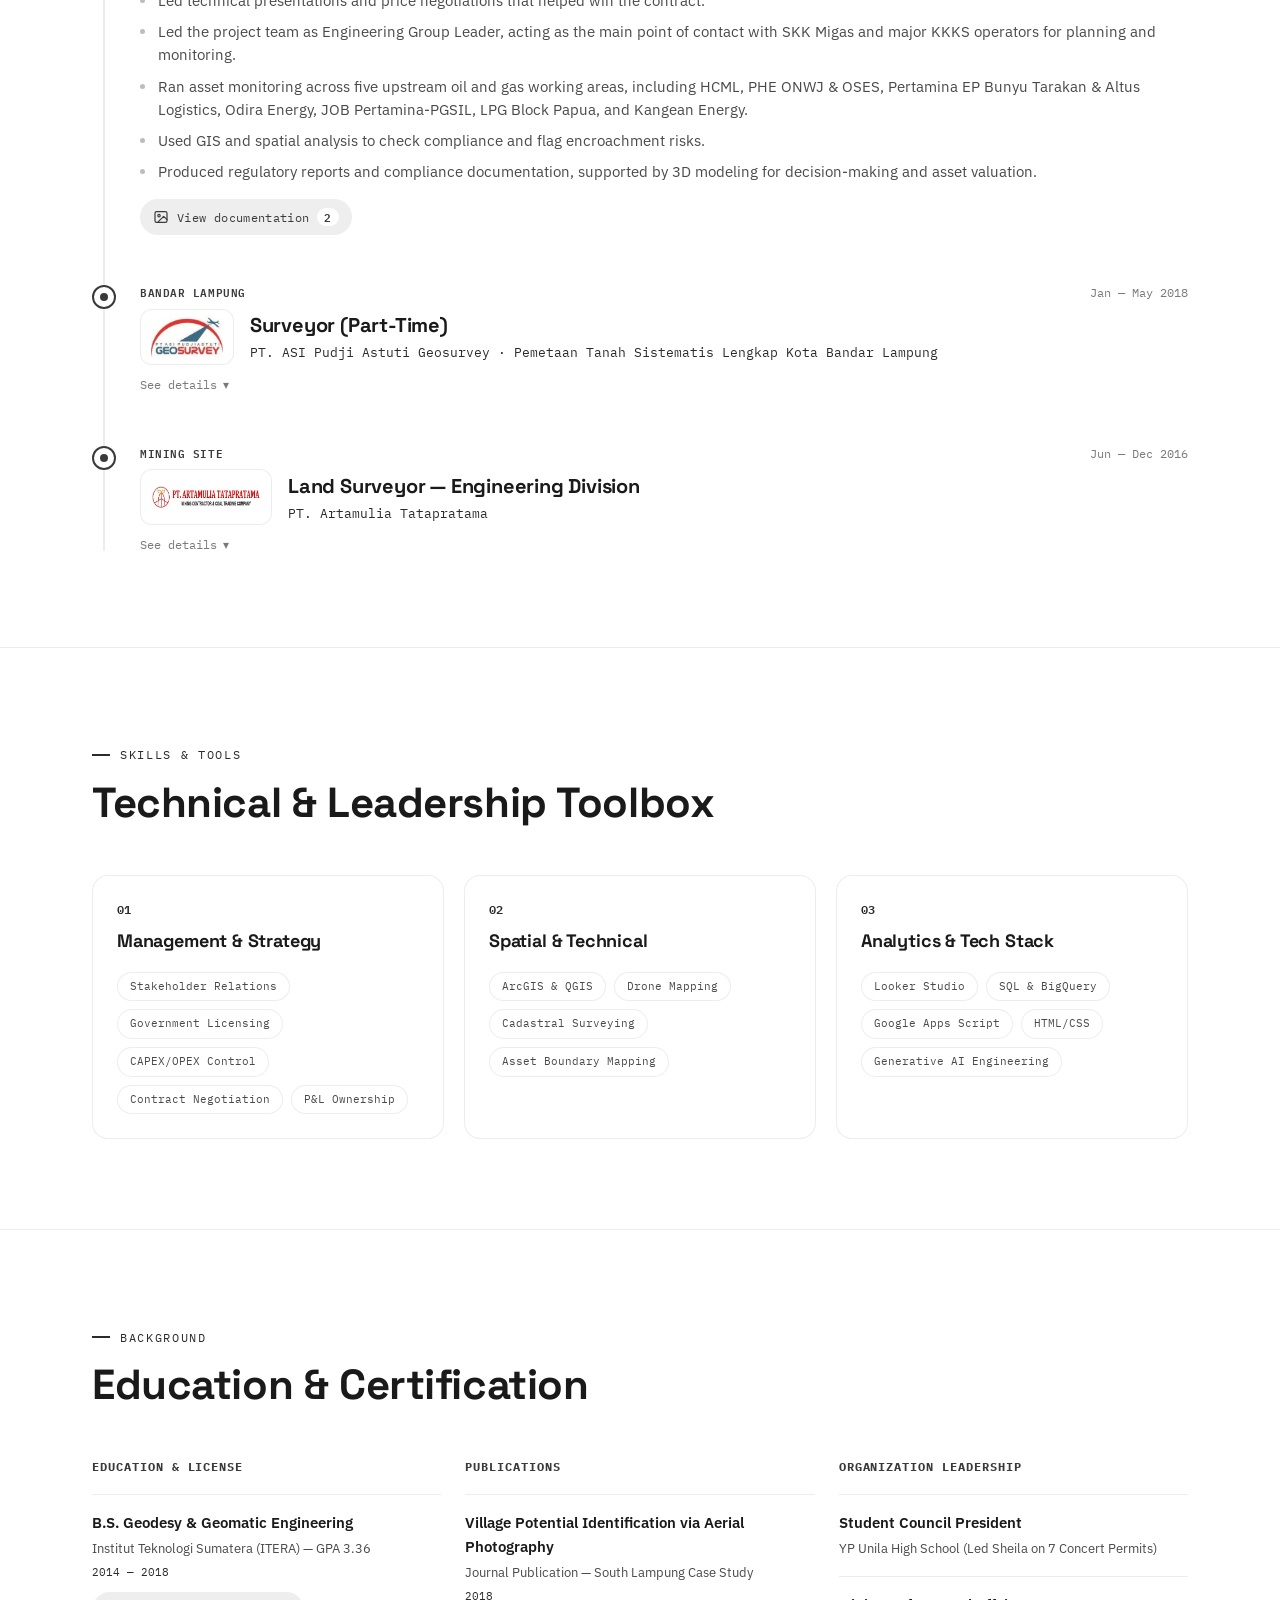
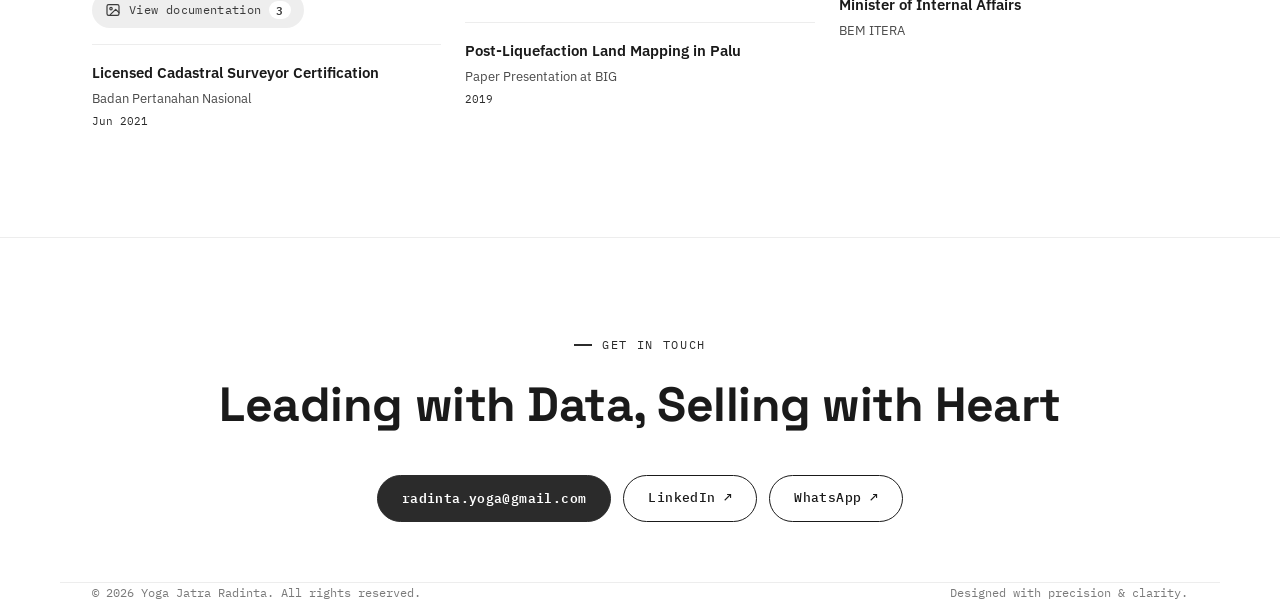
==== commit 584f3662: "Update index.html" ====
--- a/index.html
+++ b/index.html
@@ -54,7 +54,7 @@
         </svg>
 
         <div class="hero-photo-frame">
-          <img src="profile.jpg" alt="Portrait of Yoga Jatra Radinta">
+          <img src="profile.png" alt="Portrait of Yoga Jatra Radinta">
         </div>
 
         <div class="badge-stamp">
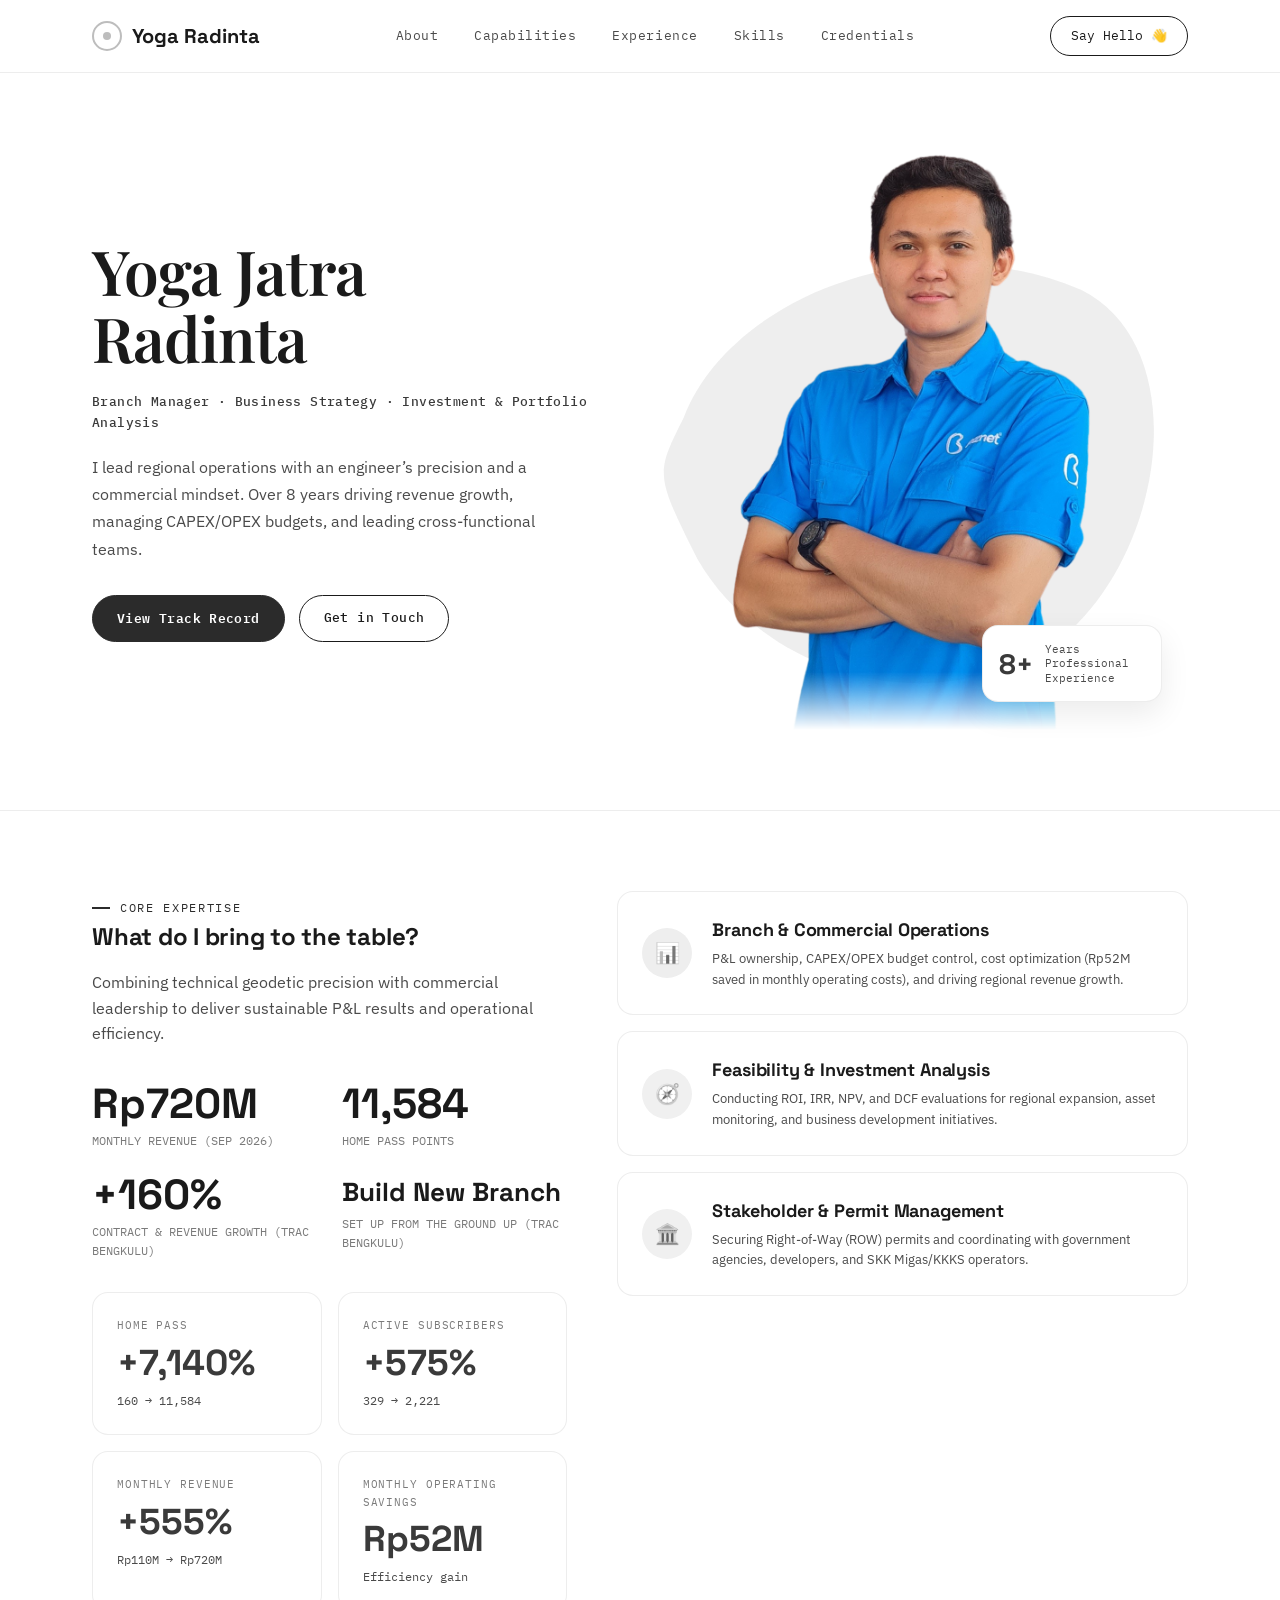
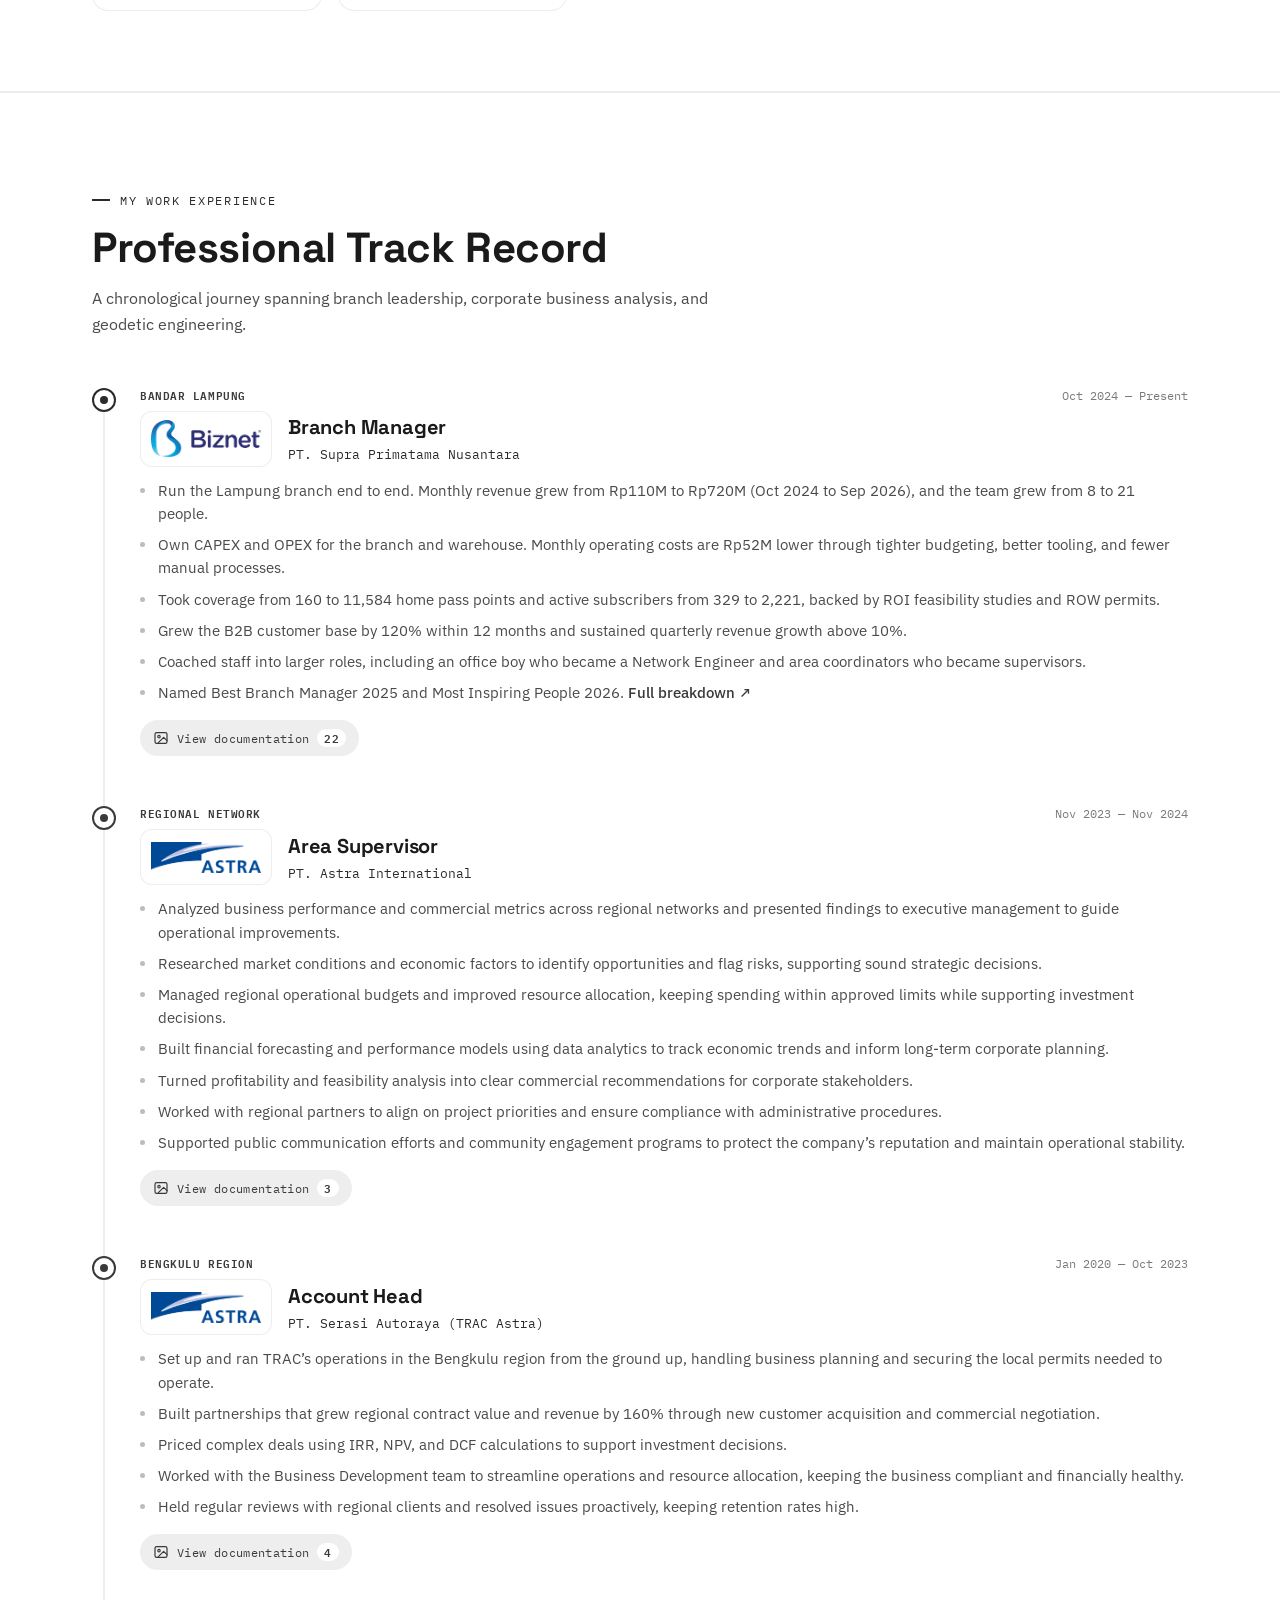
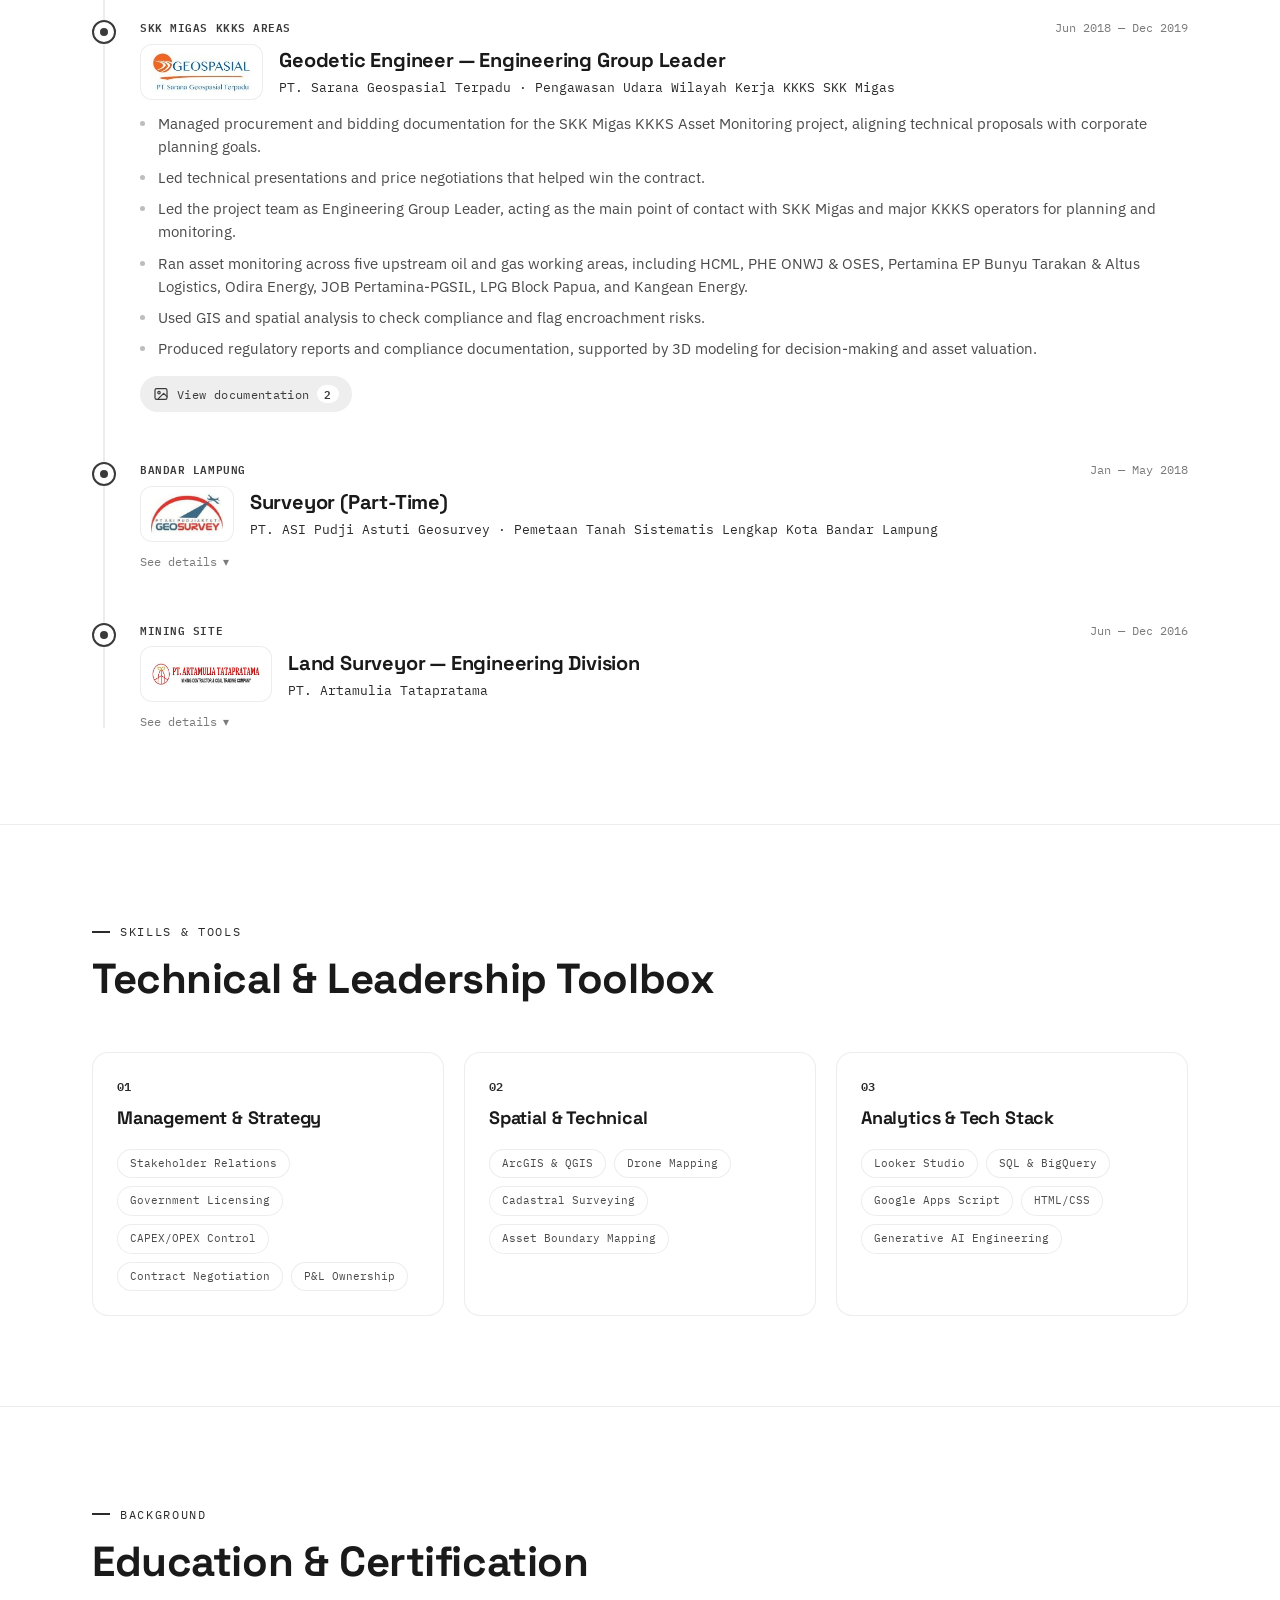
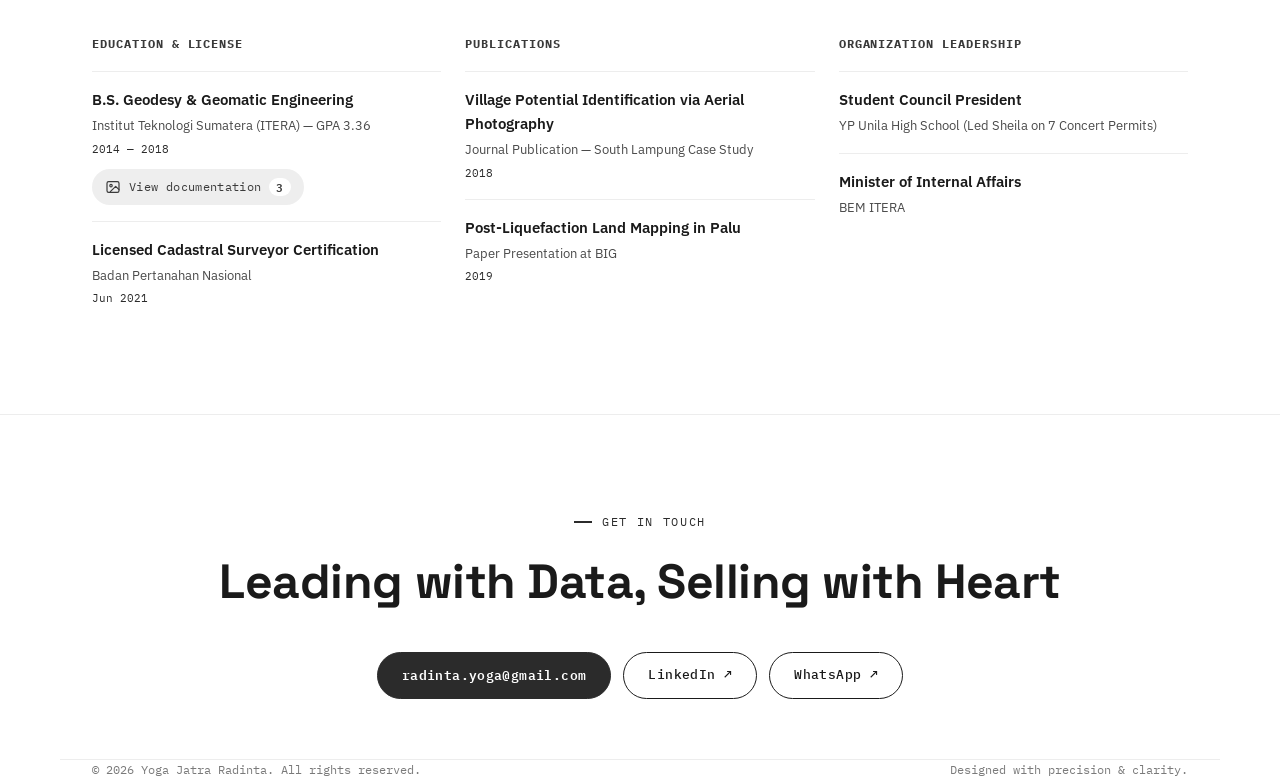
==== commit 798007b9: "Update index.html" ====
--- a/index.html
+++ b/index.html
@@ -112,7 +112,7 @@
             <div class="growth-card reveal">
               <div class="g-label">Monthly Operating Savings</div>
               <div class="g-pct">Rp52M</div>
-              <div class="g-range">Efficiency gain per month</div>
+              <div class="g-range">Efficiency gain</div>
             </div>
           </div>
         </div>
--- a/style.css
+++ b/style.css
@@ -32,7 +32,9 @@
 }
 
 *, *::before, *::after { box-sizing: border-box; }
-html { scroll-behavior: smooth; }
+/* scroll-padding keeps anchored sections (and the top of the page) clear of the fixed nav */
+html { scroll-behavior: smooth; scroll-padding-top: 88px; }
+section[id], header[id], main[id] { scroll-margin-top: 88px; }
 
 @media (prefers-reduced-motion: reduce) {
   html { scroll-behavior: auto; }
@@ -210,9 +212,12 @@
 }
 
 /* ---------------- Hero Section (Matched with Image Style) ---------------- */
-.hero {
-  padding: 150px 0 80px;
+/* .hero.wrap (higher specificity) so the later `.wrap { padding: 0 20px }` mobile rule
+   can no longer wipe out the top padding that clears the fixed nav */
+.hero.wrap {
+  padding: 150px 32px 80px;
   position: relative;
+  overflow-x: clip;
 }
 .hero-grid {
   display: grid;
@@ -289,17 +294,27 @@
   transform: translateY(-2px);
 }
 
-/* Center Image with Teal Brush Effect */
+/* Center Image with Teal Brush Effect
+   The portrait is a transparent cut-out (no frame, no white box).
+   The container hugs the figure so the backdrop and badge stay centered on it. */
 .hero-photo-container {
+  --photo-h: 580px;
   position: relative;
   display: flex;
   justify-content: center;
-  align-items: center;
+  align-items: flex-end;
+  width: fit-content;
+  justify-self: center;
+  margin: 0 auto;
 }
 .brush-backdrop {
   position: absolute;
-  width: 110%;
-  height: 110%;
+  left: 50%;
+  bottom: 0;
+  transform: translateX(-50%);
+  width: min(calc(var(--photo-h) * 0.98), 94vw);
+  height: auto;
+  aspect-ratio: 1 / 1;
   z-index: 1;
   opacity: 0.9;
   pointer-events: none;
@@ -307,25 +322,33 @@
 .hero-photo-frame {
   position: relative;
   z-index: 2;
-  width: 280px;
-  height: 340px;
-  border-radius: 20px;
-  overflow: hidden;
-  box-shadow: 0 20px 40px rgba(0,0,0,0.08);
-  background: var(--bg-card);
+  display: flex;
+  justify-content: center;
+  align-items: flex-end;
+  background: none;
+  border: 0;
+  border-radius: 0;
+  box-shadow: none;
+  overflow: visible;
 }
 .hero-photo-frame img {
-  width: 100%;
-  height: 100%;
-  object-fit: cover;
+  width: auto;
+  height: var(--photo-h);
+  max-width: none;
+  object-fit: contain;
+  object-position: bottom center;
+  background: none;
+  /* soft fade at the bottom so the cut-off blends into the page */
+  -webkit-mask-image: linear-gradient(to bottom, #000 90%, transparent 100%);
+          mask-image: linear-gradient(to bottom, #000 90%, transparent 100%);
 }
 
 /* Side Stats Badges */
 .badge-stamp {
   position: absolute;
   z-index: 3;
-  right: -10px;
-  bottom: 20px;
+  right: -48px;
+  bottom: 28px;
   background: var(--bg-card);
   border: 1px solid var(--line);
   border-radius: 16px;
@@ -975,7 +998,9 @@
 
 /* Responsive */
 @media (max-width: 980px) {
+  .hero.wrap { padding-top: 120px; padding-bottom: 60px; }
   .hero-grid { grid-template-columns: 1fr; gap: 40px; text-align: center; }
+  .hero-photo-container { --photo-h: 520px; }
   .hero-copy .lede { margin-left: auto; margin-right: auto; }
   .hero-actions { justify-content: center; }
   .services-grid { grid-template-columns: 1fr; }
@@ -985,13 +1010,17 @@
 }
 
 @media (max-width: 600px) {
+  .hero.wrap { padding-top: 104px; padding-bottom: 48px; }
+  .hero-photo-container { --photo-h: 430px; }
+  .badge-stamp { right: -16px; bottom: 18px; padding: 12px; max-width: 150px; }
+  .badge-stamp .num { font-size: 24px; }
   .growth-grid { gap: 12px; }
   .growth-card { padding: 16px; min-width: 0; }
   .g-pct { font-size: 26px; }
 }
 
 @media (max-width: 760px) {
-  .wrap { padding: 0 20px; }
+  .wrap, .hero.wrap { padding-left: 20px; padding-right: 20px; }
   .nav-links {
     position: fixed;
     top: 72px; left: 0; right: 0;
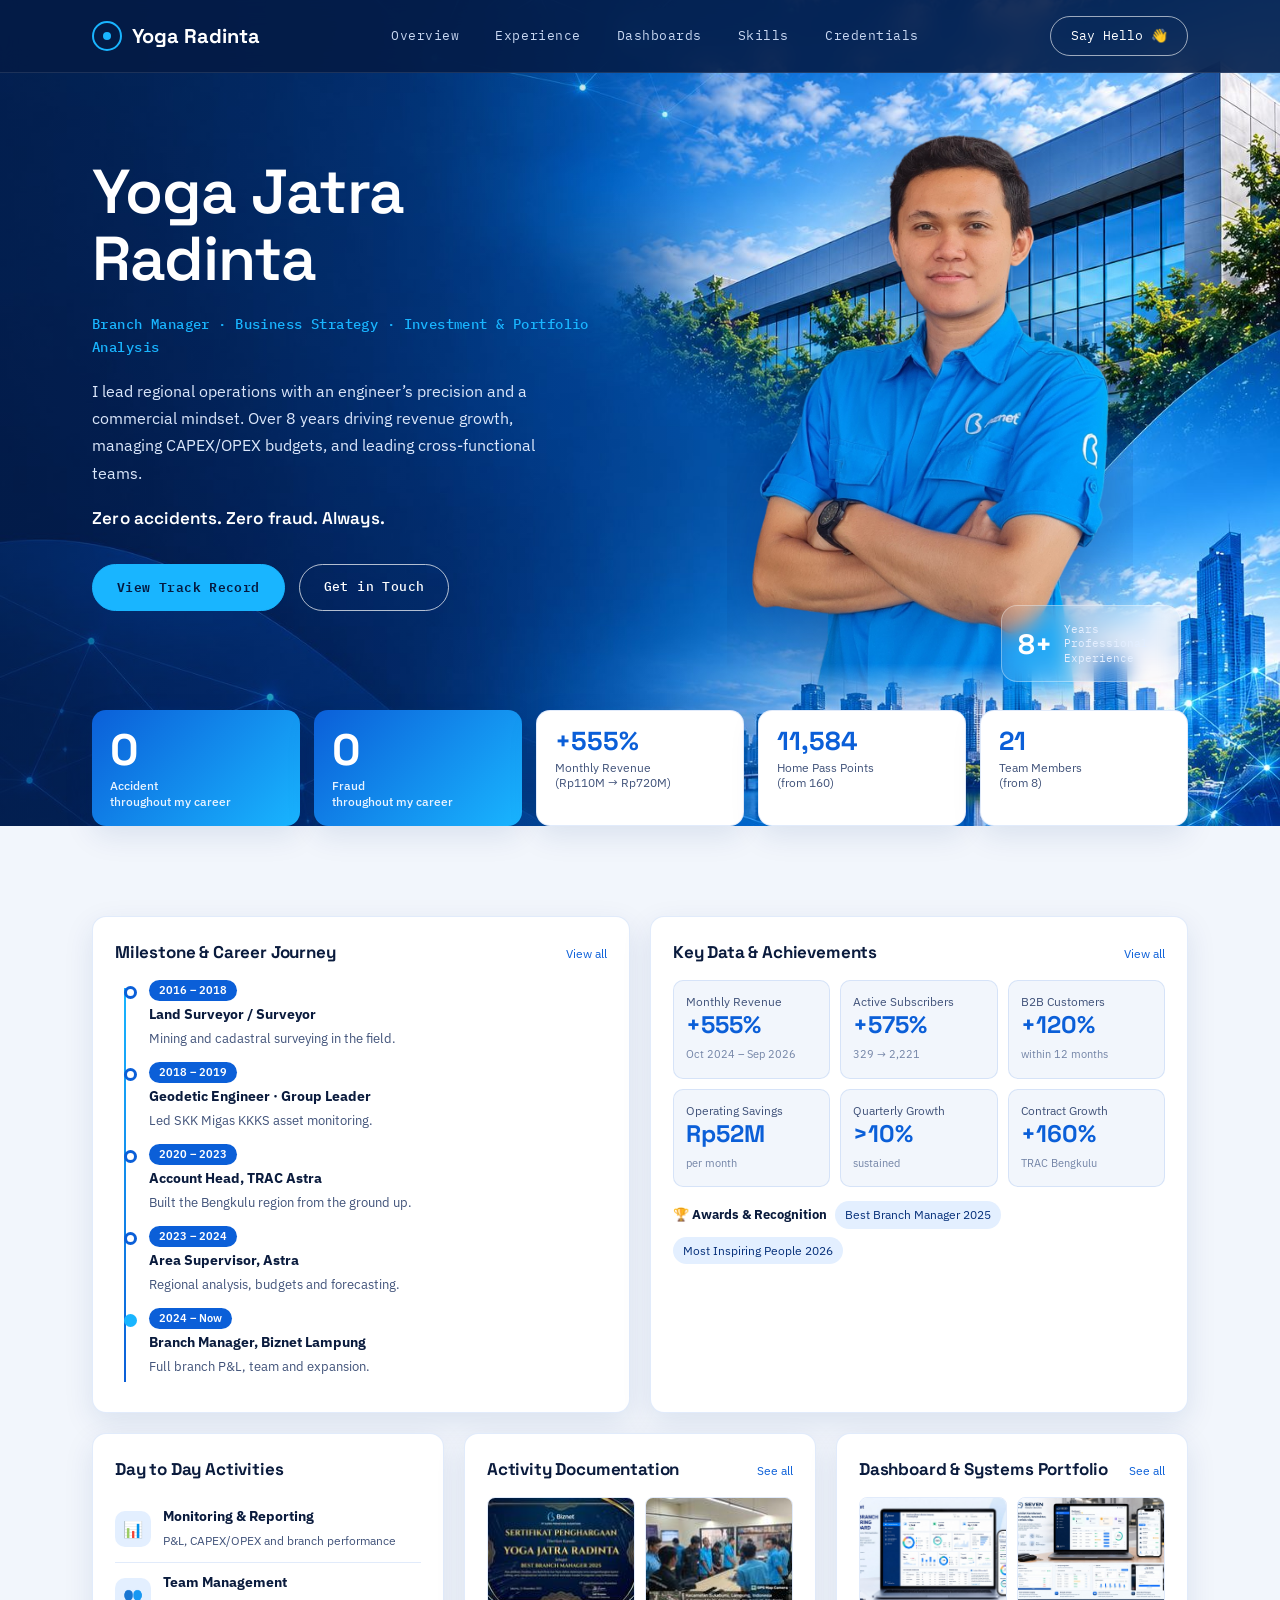
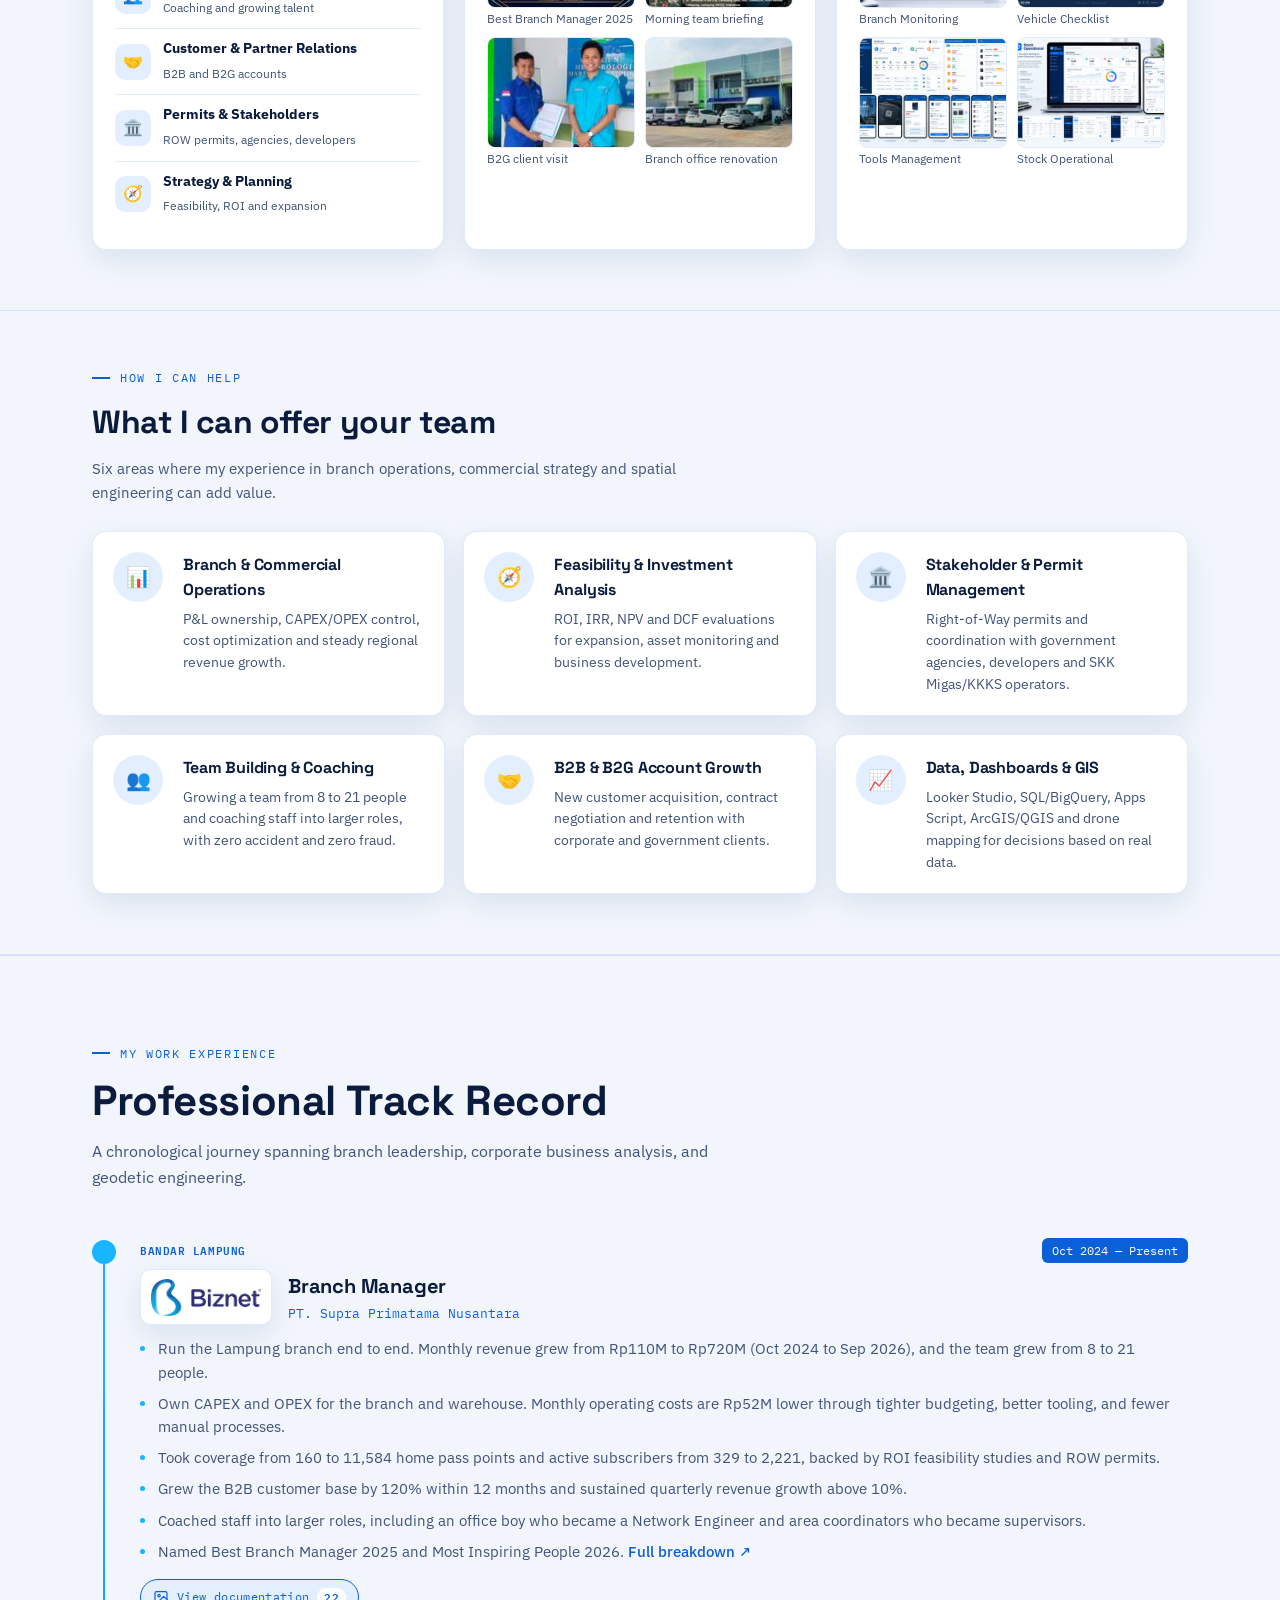
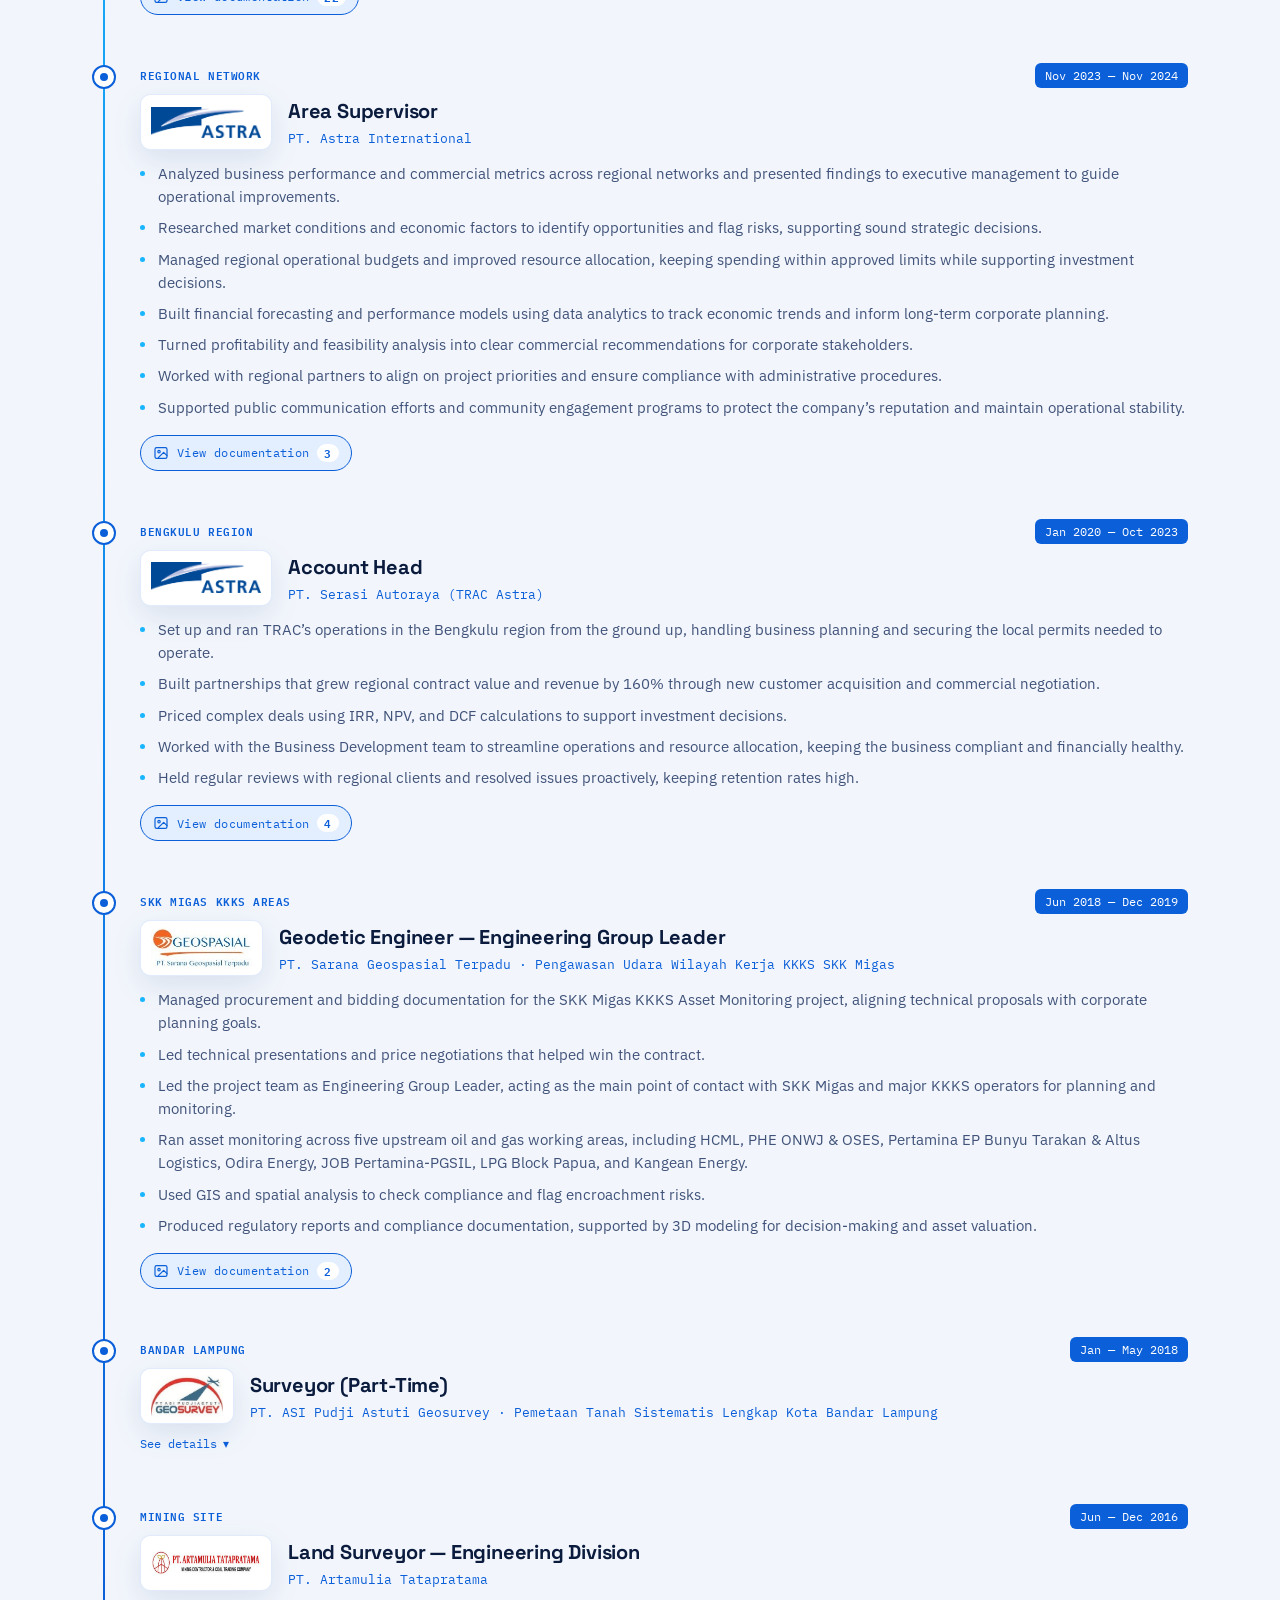
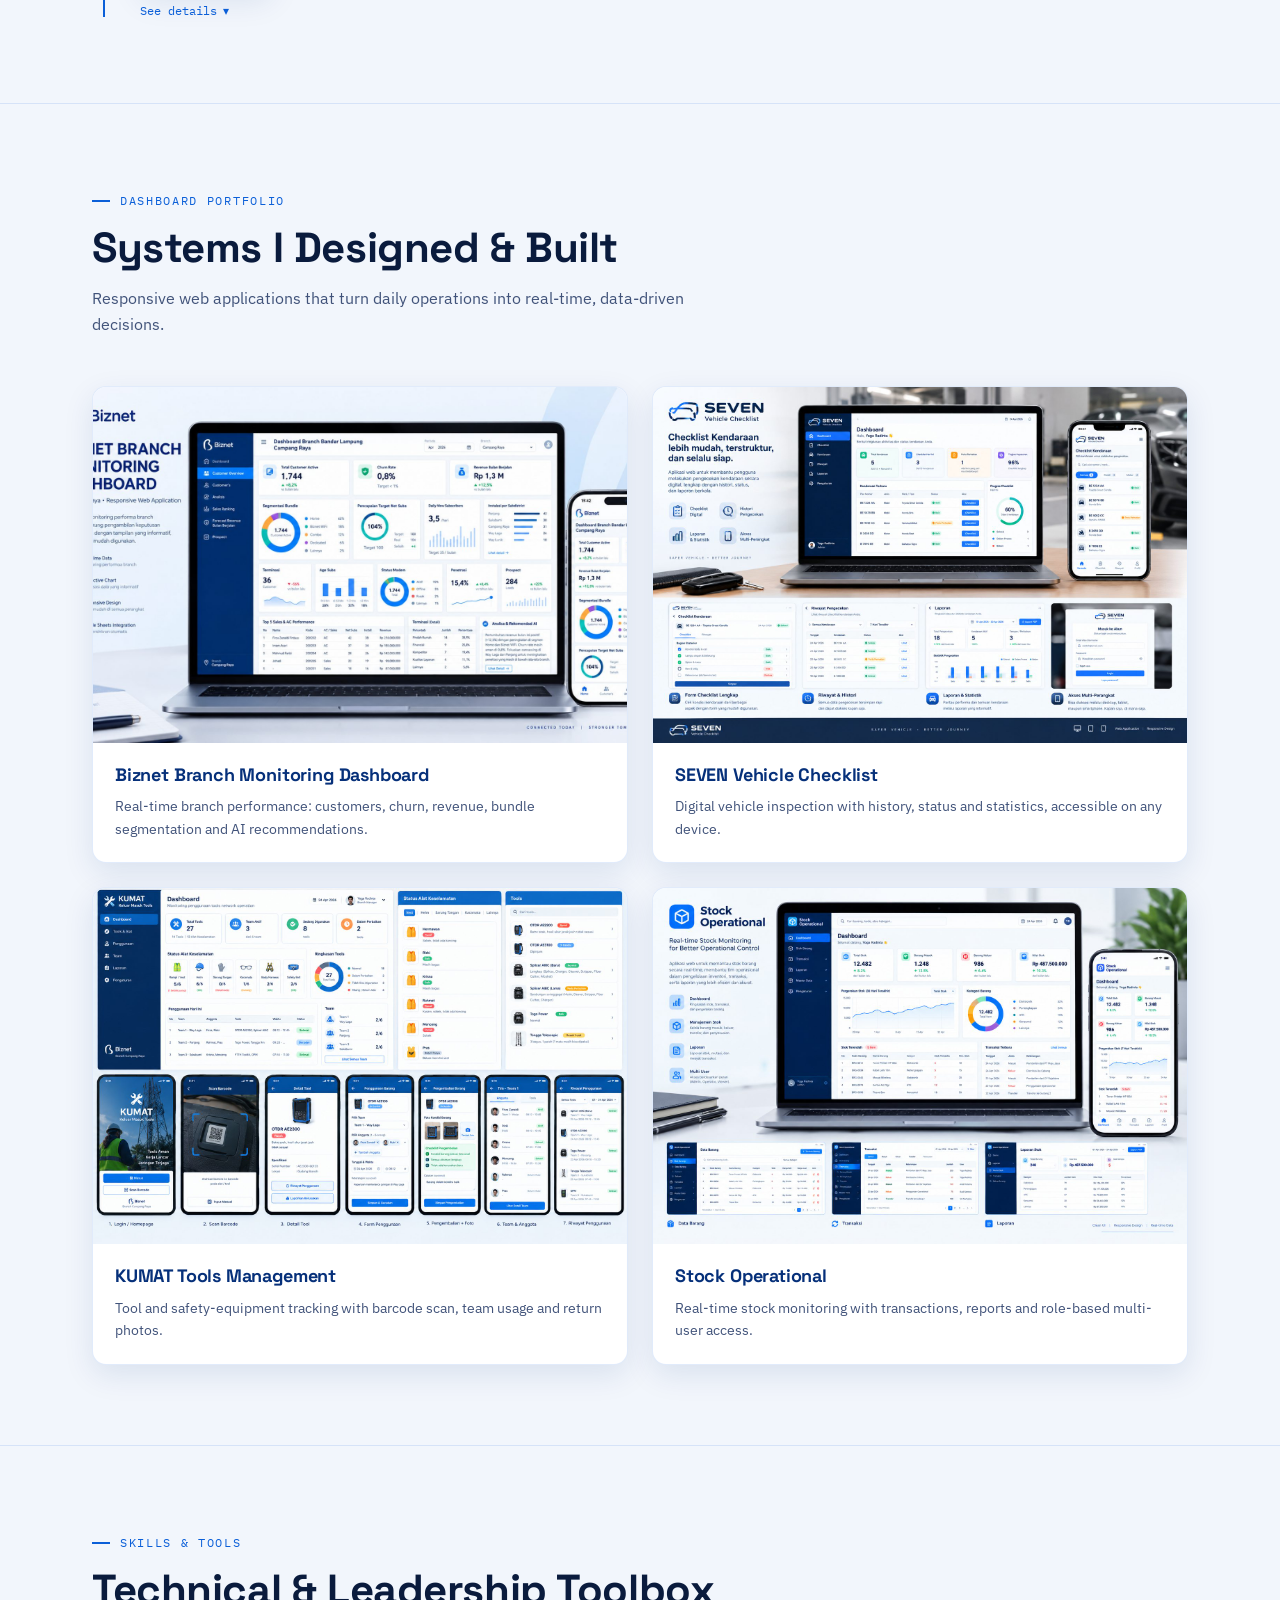
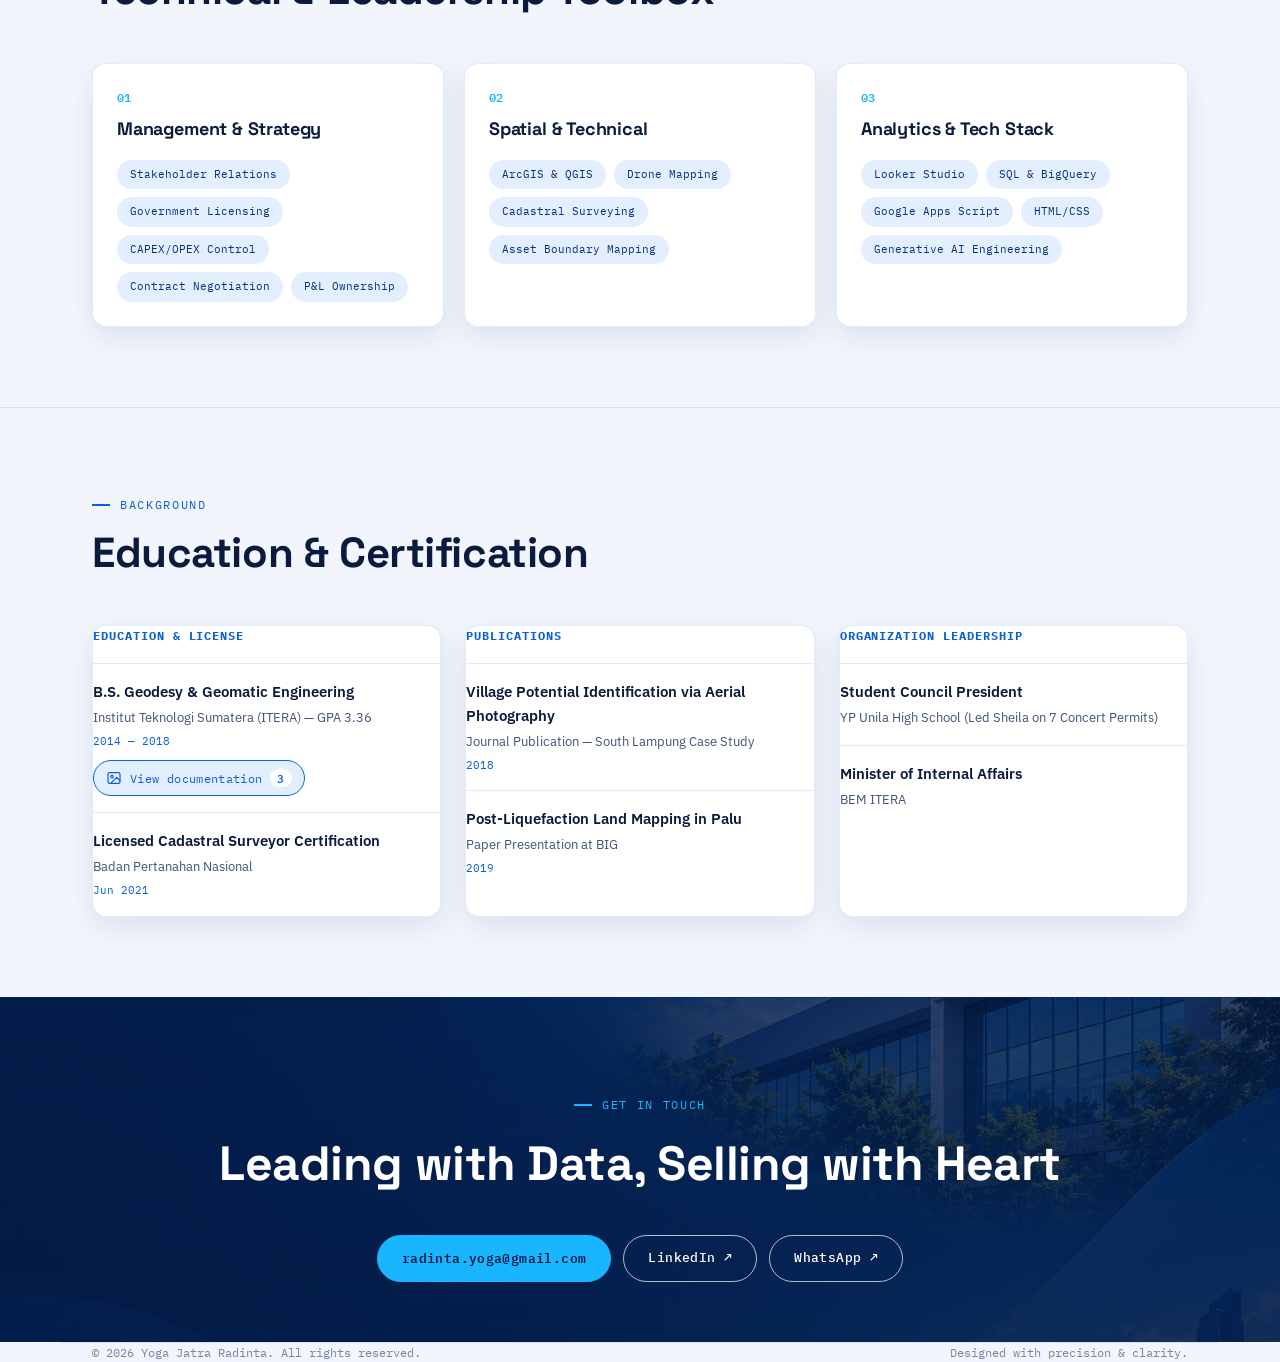
==== commit f2fafcd0: "Add files via upload" ====
--- a/index.html
+++ b/index.html
@@ -10,6 +10,7 @@
 <link rel="preconnect" href="https://fonts.gstatic.com" crossorigin>
 <link href="https://fonts.googleapis.com/css2?family=Playfair+Display:wght@500;600;700&family=Space+Grotesk:wght@500;600;700&family=IBM+Plex+Sans:wght@400;500;600&family=IBM+Plex+Mono:wght@400;500&display=swap" rel="stylesheet">
 <link rel="stylesheet" href="style.css">
+<link rel="stylesheet" href="theme.css">
 
 <link rel="icon" href="data:image/svg+xml,<svg xmlns=%22http://www.w3.org/2000/svg%22 viewBox=%220 0 100 100%22><circle cx=%2250%22 cy=%2250%22 r=%2246%22 fill=%22%23FFFFFF%22 stroke=%22%232B2B2B%22 stroke-width=%224%22/><circle cx=%2250%22 cy=%2250%22 r=%228%22 fill=%22%232B2B2B%22/></svg>">
 </head>
@@ -19,9 +20,9 @@
   <div class="nav-inner">
     <a href="#top" class="brand"><span class="brand-mark"></span>Yoga Radinta</a>
     <ul class="nav-links" id="navLinks">
-      <li><a href="#about">About</a></li>
-      <li><a href="#services">Capabilities</a></li>
+      <li><a href="#overview">Overview</a></li>
       <li><a href="#experience">Experience</a></li>
+      <li><a href="#dashboards">Dashboards</a></li>
       <li><a href="#skills">Skills</a></li>
       <li><a href="#credentials">Credentials</a></li>
     </ul>
@@ -41,6 +42,7 @@
         <h1 class="hero-name">Yoga Jatra<br>Radinta</h1>
         <p class="role">Branch Manager · Business Strategy · Investment &amp; Portfolio Analysis</p>
         <p class="lede">I lead regional operations with an engineer’s precision and a commercial mindset. Over 8 years driving revenue growth, managing CAPEX/OPEX budgets, and leading cross-functional teams.</p>
+        <p class="zero-line">Zero accidents. Zero fraud. Always.</p>
         <div class="hero-actions">
           <a href="#experience" class="btn btn-primary">View Track Record</a>
           <a href="#contact" class="btn btn-ghost">Get in Touch</a>
@@ -63,89 +65,86 @@
         </div>
       </div>
     </div>
+  <div class="hero-stats reveal">
+    <div class="zero"><b>0</b><span>Accident<br>throughout my career</span></div>
+    <div class="zero"><b>0</b><span>Fraud<br>throughout my career</span></div>
+    <div><b>+555%</b><span>Monthly Revenue<br>(Rp110M → Rp720M)</span></div>
+    <div><b>11,584</b><span>Home Pass Points<br>(from 160)</span></div>
+    <div><b>21</b><span>Team Members<br>(from 8)</span></div>
+  </div>
   </header>
+<div class="hero-wrap-after"></div>
+<section id="overview" class="overview">
+  <div class="wrap ov-grid">
+    <div class="ov-card ov-career">
+      <div class="ov-head"><h3>Milestone &amp; Career Journey</h3><a href="#experience">View all</a></div>
+      <ul class="mile">
+        <li><span class="pill">2016 – 2018</span><b>Land Surveyor / Surveyor</b><em>Mining and cadastral surveying in the field.</em></li>
+        <li><span class="pill">2018 – 2019</span><b>Geodetic Engineer · Group Leader</b><em>Led SKK Migas KKKS asset monitoring.</em></li>
+        <li><span class="pill">2020 – 2023</span><b>Account Head, TRAC Astra</b><em>Built the Bengkulu region from the ground up.</em></li>
+        <li><span class="pill">2023 – 2024</span><b>Area Supervisor, Astra</b><em>Regional analysis, budgets and forecasting.</em></li>
+        <li class="now"><span class="pill">2024 – Now</span><b>Branch Manager, Biznet Lampung</b><em>Full branch P&amp;L, team and expansion.</em></li>
+      </ul>
+    </div>
+    <div class="ov-card ov-data">
+      <div class="ov-head"><h3>Key Data &amp; Achievements</h3><a href="biznet-lampung.html" target="_blank" rel="noopener">View all</a></div>
+      <div class="kd">
+        <div><small>Monthly Revenue</small><b>+555%</b><i>Oct 2024 – Sep 2026</i></div>
+        <div><small>Active Subscribers</small><b>+575%</b><i>329 → 2,221</i></div>
+        <div><small>B2B Customers</small><b>+120%</b><i>within 12 months</i></div>
+        <div><small>Operating Savings</small><b>Rp52M</b><i>per month</i></div>
+        <div><small>Quarterly Growth</small><b>&gt;10%</b><i>sustained</i></div>
+        <div><small>Contract Growth</small><b>+160%</b><i>TRAC Bengkulu</i></div>
+      </div>
+      <div class="awards"><b>🏆 Awards &amp; Recognition</b><span>Best Branch Manager 2025</span><span>Most Inspiring People 2026</span></div>
+    </div>
+    <div class="ov-card ov-day">
+      <div class="ov-head"><h3>Day to Day Activities</h3></div>
+      <ul class="day">
+        <li><i>📊</i><div><b>Monitoring &amp; Reporting</b><span>P&amp;L, CAPEX/OPEX and branch performance</span></div></li>
+        <li><i>👥</i><div><b>Team Management</b><span>Coaching and growing talent</span></div></li>
+        <li><i>🤝</i><div><b>Customer &amp; Partner Relations</b><span>B2B and B2G accounts</span></div></li>
+        <li><i>🏛️</i><div><b>Permits &amp; Stakeholders</b><span>ROW permits, agencies, developers</span></div></li>
+        <li><i>🧭</i><div><b>Strategy &amp; Planning</b><span>Feasibility, ROI and expansion</span></div></li>
+      </ul>
+    </div>
+    <div class="ov-card ov-doc">
+      <div class="ov-head"><h3>Activity Documentation</h3><a href="#experience">See all</a></div>
+      <div class="dg">
+        <figure><img src="images/thumbs/award-best-branch-manager-2025.jpg" alt="Best Branch Manager 2025" loading="lazy"><figcaption>Best Branch Manager 2025</figcaption></figure>
+        <figure><img src="images/thumbs/people-morning-briefing.jpg" alt="Morning briefing" loading="lazy"><figcaption>Morning team briefing</figcaption></figure>
+        <figure><img src="images/thumbs/sales-b2b-bmkg.jpg" alt="B2G visit" loading="lazy"><figcaption>B2G client visit</figcaption></figure>
+        <figure><img src="images/thumbs/office-after.jpg" alt="Office renovation" loading="lazy"><figcaption>Branch office renovation</figcaption></figure>
+      </div>
+    </div>
+    <div class="ov-card ov-dash">
+      <div class="ov-head"><h3>Dashboard &amp; Systems Portfolio</h3><a href="#dashboards">See all</a></div>
+      <div class="dg">
+        <a href="#dashboards"><img src="images/dash-biznet.jpg" alt="Biznet Branch Monitoring Dashboard" loading="lazy"><span>Branch Monitoring</span></a>
+        <a href="#dashboards"><img src="images/dash-seven.jpg" alt="SEVEN Vehicle Checklist" loading="lazy"><span>Vehicle Checklist</span></a>
+        <a href="#dashboards"><img src="images/dash-kumat.jpg" alt="KUMAT Tools Management" loading="lazy"><span>Tools Management</span></a>
+        <a href="#dashboards"><img src="images/dash-stock.jpg" alt="Stock Operational" loading="lazy"><span>Stock Operational</span></a>
+      </div>
+    </div>
+  </div>
+</section>
 
   <!-- ============ CAPABILITIES / SERVICES SECTION ============ -->
-  <section id="services" class="services-section">
-    <div class="wrap services-grid">
-      
-      <div class="service-intro">
-        <span class="eyebrow">Core Expertise</span>
-        <h2>What do I bring to the table?</h2>
-        <p style="color: var(--ink-700); margin-top: 14px;">Combining technical geodetic precision with commercial leadership to deliver sustainable P&amp;L results and operational efficiency.</p>
-        
-        <div class="stats-summary-box">
-          <div class="stat-item">
-            <div class="n">Rp720M</div>
-            <div class="l">Monthly Revenue (Sep 2026)</div>
-          </div>
-          <div class="stat-item">
-            <div class="n">11,584</div>
-            <div class="l">Home Pass Points</div>
-          </div>
-          <div class="stat-item">
-            <div class="n">+160%</div>
-            <div class="l">Contract &amp; Revenue Growth (TRAC Bengkulu)</div>
-          </div>
-          <div class="stat-item">
-            <div class="n n-text">Build New Branch</div>
-            <div class="l">Set up from the ground up (TRAC Bengkulu)</div>
-          </div>
-        </div>
-        <div class="growth-row">
-          <div class="growth-grid growth-grid-2">
-            <div class="growth-card reveal">
-              <div class="g-label">Home Pass</div>
-              <div class="g-pct">+7,140%</div>
-              <div class="g-range">160 → 11,584</div>
-            </div>
-            <div class="growth-card reveal">
-              <div class="g-label">Active Subscribers</div>
-              <div class="g-pct">+575%</div>
-              <div class="g-range">329 → 2,221</div>
-            </div>
-            <div class="growth-card reveal">
-              <div class="g-label">Monthly Revenue</div>
-              <div class="g-pct">+555%</div>
-              <div class="g-range">Rp110M → Rp720M</div>
-            </div>
-            <div class="growth-card reveal">
-              <div class="g-label">Monthly Operating Savings</div>
-              <div class="g-pct">Rp52M</div>
-              <div class="g-range">Efficiency gain</div>
-            </div>
-          </div>
-        </div>
-
-      </div>
-
-      <div class="service-cards-stack">
-        <div class="service-card reveal">
-          <div class="service-icon icon-teal">📊</div>
-          <div class="service-info">
-            <h4>Branch &amp; Commercial Operations</h4>
-            <p>P&amp;L ownership, CAPEX/OPEX budget control, cost optimization (Rp52M saved in monthly operating costs), and driving regional revenue growth.</p>
-          </div>
-        </div>
-
-        <div class="service-card reveal">
-          <div class="service-icon icon-gold">🧭</div>
-          <div class="service-info">
-            <h4>Feasibility &amp; Investment Analysis</h4>
-            <p>Conducting ROI, IRR, NPV, and DCF evaluations for regional expansion, asset monitoring, and business development initiatives.</p>
-          </div>
-        </div>
-
-        <div class="service-card reveal">
-          <div class="service-icon icon-coral">🏛️</div>
-          <div class="service-info">
-            <h4>Stakeholder &amp; Permit Management</h4>
-            <p>Securing Right-of-Way (ROW) permits and coordinating with government agencies, developers, and SKK Migas/KKKS operators.</p>
-          </div>
-        </div>
-      </div>
-
-
+  <section id="services" class="services-section offer">
+    <div class="wrap">
+      <div class="offer-head reveal">
+        <span class="eyebrow">How I Can Help</span>
+        <h2>What I can offer your team</h2>
+        <p>Six areas where my experience in branch operations, commercial strategy and spatial engineering can add value.</p>
+      </div>
+      <div class="offer-grid">
+        <div class="service-card reveal"><div class="service-icon">📊</div><div class="service-info"><h4>Branch &amp; Commercial Operations</h4><p>P&amp;L ownership, CAPEX/OPEX control, cost optimization and steady regional revenue growth.</p></div></div>
+        <div class="service-card reveal"><div class="service-icon">🧭</div><div class="service-info"><h4>Feasibility &amp; Investment Analysis</h4><p>ROI, IRR, NPV and DCF evaluations for expansion, asset monitoring and business development.</p></div></div>
+        <div class="service-card reveal"><div class="service-icon">🏛️</div><div class="service-info"><h4>Stakeholder &amp; Permit Management</h4><p>Right-of-Way permits and coordination with government agencies, developers and SKK Migas/KKKS operators.</p></div></div>
+        <div class="service-card reveal"><div class="service-icon">👥</div><div class="service-info"><h4>Team Building &amp; Coaching</h4><p>Growing a team from 8 to 21 people and coaching staff into larger roles, with zero accident and zero fraud.</p></div></div>
+        <div class="service-card reveal"><div class="service-icon">🤝</div><div class="service-info"><h4>B2B &amp; B2G Account Growth</h4><p>New customer acquisition, contract negotiation and retention with corporate and government clients.</p></div></div>
+        <div class="service-card reveal"><div class="service-icon">📈</div><div class="service-info"><h4>Data, Dashboards &amp; GIS</h4><p>Looker Studio, SQL/BigQuery, Apps Script, ArcGIS/QGIS and drone mapping for decisions based on real data.</p></div></div>
+      </div>
     </div>
   </section>
 
@@ -329,6 +328,19 @@
     </div>
   </section>
 
+  <section id="dashboards">
+  <div class="wrap">
+    <div class="section-head reveal"><span class="eyebrow">Dashboard Portfolio</span><h2>Systems I Designed &amp; Built</h2>
+    <p>Responsive web applications that turn daily operations into real-time, data-driven decisions.</p></div>
+    <div class="dash-showcase">
+      <a class="reveal" href="images/dash-biznet.jpg" target="_blank" rel="noopener"><img src="images/dash-biznet.jpg" alt="Biznet Branch Monitoring Dashboard" loading="lazy"><div><h4>Biznet Branch Monitoring Dashboard</h4><p>Real-time branch performance: customers, churn, revenue, bundle segmentation and AI recommendations.</p></div></a>
+      <a class="reveal" href="images/dash-seven.jpg" target="_blank" rel="noopener"><img src="images/dash-seven.jpg" alt="SEVEN Vehicle Checklist" loading="lazy"><div><h4>SEVEN Vehicle Checklist</h4><p>Digital vehicle inspection with history, status and statistics, accessible on any device.</p></div></a>
+      <a class="reveal" href="images/dash-kumat.jpg" target="_blank" rel="noopener"><img src="images/dash-kumat.jpg" alt="KUMAT Tools Management" loading="lazy"><div><h4>KUMAT Tools Management</h4><p>Tool and safety-equipment tracking with barcode scan, team usage and return photos.</p></div></a>
+      <a class="reveal" href="images/dash-stock.jpg" target="_blank" rel="noopener"><img src="images/dash-stock.jpg" alt="Stock Operational" loading="lazy"><div><h4>Stock Operational</h4><p>Real-time stock monitoring with transactions, reports and role-based multi-user access.</p></div></a>
+    </div>
+  </div>
+</section>
+
   <!-- ============ SKILLS SECTION ============ -->
   <section id="skills">
     <div class="wrap">
--- a/theme.css
+++ b/theme.css
@@ -0,0 +1,193 @@
+/* ============================================================
+   THEME: Biznet Corporate Blue (sesuai mockup desktop + mobile)
+   Dimuat SETELAH style.css, hanya menimpa warna & komponen.
+   ============================================================ */
+:root{
+  --navy:#041b45; --navy-2:#06307a; --blue:#0b5fd8; --cyan:#19b5ff;
+  --bg-main:#f2f6fc; --bg-card:#fff; --bg-accent:#e9f1fb;
+  --ink-950:#0a1b3d; --ink-700:#41537a; --ink-500:#7384a6;
+  --accent-gold:#19b5ff; --accent-teal:#0b5fd8; --accent-teal-light:#e3efff; --accent-coral:#0b5fd8;
+  --line:rgba(11,95,216,.12);
+  --font-name:'Space Grotesk',sans-serif;
+  --shadow:0 10px 30px rgba(6,48,122,.10);
+}
+body{background:var(--bg-main)}
+::selection{background:var(--cyan);color:#fff}
+.service-icon{filter:none}
+.eyebrow{color:var(--blue)}
+
+/* ---- Nav (gelap, transparan di atas hero) ---- */
+.site-nav{background:rgba(4,27,69,.88);border-bottom:1px solid rgba(255,255,255,.1)}
+.brand{color:#fff}
+.brand-mark{border-color:var(--cyan)}.brand-mark::before{background:var(--cyan)}
+.nav-links a{color:#c9d8f2}.nav-links a:hover{color:#fff}
+.nav-links a::after{background:var(--cyan)}
+.nav-cta{border-color:rgba(255,255,255,.6);color:#fff}
+.nav-cta:hover{background:#fff;color:var(--navy)}
+.nav-toggle{border-color:rgba(255,255,255,.3);color:#fff}
+.nav-back{color:#fff;border-color:rgba(255,255,255,.4)}
+.nav-back:hover{background:#fff;color:var(--navy)}
+
+/* ---- Hero ---- */
+.hero.wrap{
+  max-width:none;padding:130px 0 0;color:#fff;
+  background:linear-gradient(90deg,rgba(4,27,69,.55),transparent 55%),url(images/hero-bg.jpg) center/cover no-repeat;
+}
+.hero-grid{max-width:1160px;margin:0 auto;padding:0 32px;grid-template-columns:1.05fr 1fr;align-items:end}
+.hero-copy{padding-bottom:70px;align-self:center}
+.hero-copy h1,.hero-copy h1.hero-name{color:#fff}
+.hero-copy .role{color:var(--cyan);font-size:14px}
+.hero-copy .lede{color:#dbe7fb}
+.hero .btn-primary{background:var(--cyan);border-color:var(--cyan);color:#04193f}
+.hero .btn-primary:hover{background:#fff;border-color:#fff}
+.hero .btn-ghost{border-color:rgba(255,255,255,.7);color:#fff}
+.hero .btn-ghost:hover{background:#fff;color:var(--navy)}
+.brush-backdrop{display:none}
+.hero-photo-frame img{-webkit-mask-image:linear-gradient(to bottom,#000 92%,transparent);mask-image:linear-gradient(to bottom,#000 92%,transparent);filter:drop-shadow(0 20px 40px rgba(0,20,80,.35))}
+.badge-stamp{background:rgba(255,255,255,.14);border:1px solid rgba(255,255,255,.35);backdrop-filter:blur(10px);-webkit-backdrop-filter:blur(10px);box-shadow:none}
+.badge-stamp .num{color:#fff}.badge-stamp .text{color:#e3eeff}
+
+/* ---- Section & kartu ---- */
+section{padding:80px 0}
+.services-section,.supra-section{background:transparent}
+.service-card,.skill-card,.growth-card,.milestone-card,.resp-card,.cred-col,.dash-card,.stats-summary-box{
+  background:#fff;border:1px solid var(--line);border-radius:14px;box-shadow:var(--shadow)}
+.service-card:hover{border-color:var(--blue);transform:translateY(-3px)}
+.icon-teal,.icon-gold,.icon-coral{background:var(--accent-teal-light);color:var(--blue)}
+.growth-card{border-top:3px solid var(--cyan)}
+.g-pct,.stat-item .n,.m-year{color:var(--blue)}
+.stats-summary-box{padding:20px}
+.chip{background:var(--accent-teal-light);border-color:transparent;color:var(--navy-2)}
+.skill-card .idx,.resp-card .idx{color:var(--cyan)}
+
+/* ---- Timeline karier ---- */
+.traverse::before{background:linear-gradient(var(--cyan),var(--blue))}
+.stop-marker{background:#fff;border-color:var(--blue)}
+.stop.current .stop-marker,.stop.current .stop-marker::before{background:var(--cyan);border-color:var(--cyan)}
+.stop-coord{color:var(--blue)}
+.stop .dates{background:var(--blue);color:#fff;border-radius:6px;padding:3px 10px}
+.stop li::before{background:var(--cyan)}
+.stop-logo{background:#fff;border-radius:10px;box-shadow:var(--shadow)}
+.stop-toggle,.inline-link{color:var(--blue)}
+
+/* ---- Tombol umum ---- */
+.btn-primary{background:var(--blue);border-color:var(--blue)}
+.btn-primary:hover{background:var(--navy)}
+.btn-ghost{border-color:var(--blue);color:var(--blue)}
+.btn-ghost:hover{background:var(--blue);color:#fff}
+.doc-btn{border-color:var(--blue);color:var(--blue)}
+.doc-btn:hover{background:var(--blue)}
+
+/* ---- Kontak / footer ---- */
+.contact{background:linear-gradient(rgba(4,27,69,.82),rgba(4,27,69,.9)),url(images/hero-bg.jpg) center/cover;color:#fff;text-align:center}
+.contact h2{color:#fff}.contact .eyebrow{color:var(--cyan)}.contact .eyebrow::before{background:var(--cyan)}
+.contact-links{justify-content:center}
+.contact .btn-primary{background:var(--cyan);border-color:var(--cyan);color:#04193f}
+.contact .btn-ghost{border-color:rgba(255,255,255,.7);color:#fff}
+.contact .btn-ghost:hover{background:#fff;color:var(--navy)}
+footer.wrap{color:var(--ink-500)}
+
+/* ---- Strip statistik di bawah hero ---- */
+.hero-stats{max-width:1160px;margin:0 auto;padding:0 32px;display:grid;grid-template-columns:repeat(5,1fr);gap:14px;transform:translateY(50%);position:relative;z-index:5}
+.hero-stats div{background:#fff;border:1px solid var(--line);border-radius:14px;padding:16px 18px;box-shadow:var(--shadow)}
+.hero-stats b{display:block;font-family:var(--font-display);font-size:26px;color:var(--blue);line-height:1.1}
+.hero-stats span{font-size:12px;color:var(--ink-700);line-height:1.3;display:block;margin-top:4px}
+.hero-wrap-after{height:60px}
+
+/* ---- Tablet & Mobile ---- */
+@media(max-width:980px){
+  .hero.wrap{padding-top:96px}
+  .hero-grid{grid-template-columns:1fr 1fr;gap:8px;padding:0 20px;text-align:left}
+  .hero-copy{padding-bottom:40px}
+  .hero-actions{justify-content:flex-start}
+  .hero-stats{grid-template-columns:repeat(3,1fr)}
+}
+@media(max-width:760px){
+  .site-nav .nav-links{background:rgba(4,27,69,.97);border:1px solid rgba(255,255,255,.12)}
+  .hero.wrap{background:linear-gradient(180deg,rgba(4,27,69,.88),rgba(4,27,69,.55) 45%,rgba(4,27,69,.1)),url(images/hero-bg.jpg) 70% top/cover}
+  .hero-grid{grid-template-columns:1.25fr 1fr;padding:0 16px}
+  .hero-copy h1.hero-name{font-size:30px}
+  .hero-copy .role{font-size:11px}
+  .hero-copy .lede{font-size:13px;line-height:1.55}
+  .hero-actions .btn{padding:9px 14px;font-size:12px}
+  .hero-photo-container{--photo-h:300px;margin-right:-8px}
+  .badge-stamp{right:auto;left:-70px;bottom:10px;padding:8px 10px}
+  .badge-stamp .num{font-size:20px}.badge-stamp .text{font-size:9px}
+  .hero-stats{grid-template-columns:repeat(2,1fr);padding:0 16px;gap:10px}
+  .hero-stats div:last-child{grid-column:1/-1}
+  .hero-stats b{font-size:22px}
+  section{padding:56px 0}
+}
+@media(max-width:420px){
+  .hero-grid{grid-template-columns:1fr}
+  .hero-copy{padding-bottom:0}
+  .hero-photo-container{--photo-h:340px;margin:0 auto}
+  .badge-stamp{left:auto;right:0}
+}
+
+/* ---- Zero Accident / Zero Fraud ---- */
+.zero-line{margin-top:18px;font-family:var(--font-display);font-weight:600;font-size:17px;color:#fff;letter-spacing:.01em}
+.hero-stats .zero{background:linear-gradient(135deg,#0b5fd8,#19b5ff);border:0;color:#fff}
+.hero-stats .zero b{font-size:44px;color:#fff}
+.hero-stats .zero span{color:#e9f4ff;font-weight:500}
+
+/* ---- Overview (layout mockup desktop) ---- */
+.overview{padding:30px 0 60px}
+.ov-grid{display:grid;grid-template-columns:repeat(6,1fr);gap:20px}
+.ov-card{background:#fff;border:1px solid var(--line);border-radius:14px;box-shadow:var(--shadow);padding:22px}
+.ov-career{grid-column:span 3}.ov-data{grid-column:span 3}
+.ov-day,.ov-doc,.ov-dash{grid-column:span 2}
+.ov-head{display:flex;justify-content:space-between;align-items:baseline;margin-bottom:14px}
+.ov-head h3{font-size:17px}.ov-head a{font-size:12px;color:var(--blue)}
+.mile{position:relative;padding-left:6px}
+.mile::before{content:'';position:absolute;left:9px;top:8px;bottom:8px;width:2px;background:linear-gradient(var(--cyan),var(--blue))}
+.mile li{position:relative;padding:0 0 14px 28px;display:grid;gap:2px}
+.mile li::before{content:'';position:absolute;left:3px;top:6px;width:13px;height:13px;border-radius:50%;background:#fff;border:3px solid var(--blue)}
+.mile li.now::before{background:var(--cyan);border-color:var(--cyan)}
+.pill{justify-self:start;background:var(--blue);color:#fff;font-size:11px;font-weight:600;padding:2px 10px;border-radius:20px}
+.mile b{font-size:14px}.mile em{font-style:normal;font-size:12.5px;color:var(--ink-700)}
+.kd{display:grid;grid-template-columns:repeat(3,1fr);gap:10px}
+.kd div{border:1px solid var(--line);border-radius:10px;padding:12px;background:var(--bg-main)}
+.kd small{display:block;font-size:11.5px;color:var(--ink-700)}
+.kd b{display:block;font-family:var(--font-display);font-size:24px;color:var(--blue);line-height:1.2}
+.kd i{font-style:normal;font-size:11px;color:var(--ink-500)}
+.awards{margin-top:14px;display:flex;flex-wrap:wrap;gap:8px;align-items:center;font-size:13px}
+.awards span{background:var(--accent-teal-light);color:var(--navy-2);padding:4px 10px;border-radius:20px;font-size:12px}
+.day li{display:flex;gap:12px;align-items:center;padding:9px 0;border-bottom:1px solid var(--line)}
+.day li:last-child{border:0}
+.day i{font-style:normal;width:36px;height:36px;border-radius:10px;background:var(--accent-teal-light);display:grid;place-items:center;flex:none}
+.day b{display:block;font-size:13.5px}.day span{font-size:12px;color:var(--ink-700)}
+.dg{display:grid;grid-template-columns:1fr 1fr;gap:10px}
+.dg img{width:100%;aspect-ratio:4/3;object-fit:cover;border-radius:8px;border:1px solid var(--line)}
+.dg figcaption,.dg a span{display:block;font-size:11.5px;color:var(--ink-700);margin-top:4px;line-height:1.3}
+.dg figure{margin:0}.dg a{display:block}.dg a:hover img{border-color:var(--blue)}
+
+/* ---- Dashboard showcase ---- */
+.dash-showcase{display:grid;grid-template-columns:1fr 1fr;gap:24px}
+.dash-showcase a{background:#fff;border:1px solid var(--line);border-radius:14px;box-shadow:var(--shadow);overflow:hidden;transition:transform .2s}
+.dash-showcase a:hover{transform:translateY(-4px)}
+.dash-showcase img{width:100%;aspect-ratio:3/2;object-fit:cover;object-position:top}
+.dash-showcase div{padding:18px 22px 22px}
+.dash-showcase h4{font-size:18px;color:var(--navy-2)}
+.dash-showcase p{margin-top:6px;font-size:14px;color:var(--ink-700)}
+
+@media(max-width:980px){
+  .ov-career,.ov-data,.ov-day,.ov-doc,.ov-dash{grid-column:1/-1}
+  .kd{grid-template-columns:repeat(2,1fr)}
+  .dash-showcase{grid-template-columns:1fr}
+  .hero-stats .zero b{font-size:34px}
+}
+@media(max-width:760px){.zero-line{font-size:13px;margin-top:12px}.hero-stats .zero{grid-column:auto}.hero-stats div:last-child{grid-column:1/-1}}
+
+/* ---- What I can offer (ringkas, tanpa angka besar) ---- */
+.offer{padding:50px 0 60px}
+.offer-head{max-width:620px;margin-bottom:26px}
+.offer-head h2{font-size:clamp(24px,3vw,32px);margin-top:10px}
+.offer-head p{margin-top:8px;font-size:15px;color:var(--ink-700)}
+.offer-grid{display:grid;grid-template-columns:repeat(3,1fr);gap:18px}
+.offer .service-card{padding:20px;align-items:flex-start;height:100%}
+.offer .service-info h4{font-size:16px}
+.offer .service-info p{font-size:13.5px;margin-top:6px}
+@media(max-width:980px){.offer-grid{grid-template-columns:1fr 1fr}}
+@media(max-width:620px){.offer-grid{grid-template-columns:1fr}.offer{padding:36px 0}}
+.offer .service-icon{background:var(--accent-teal-light);flex:none}
